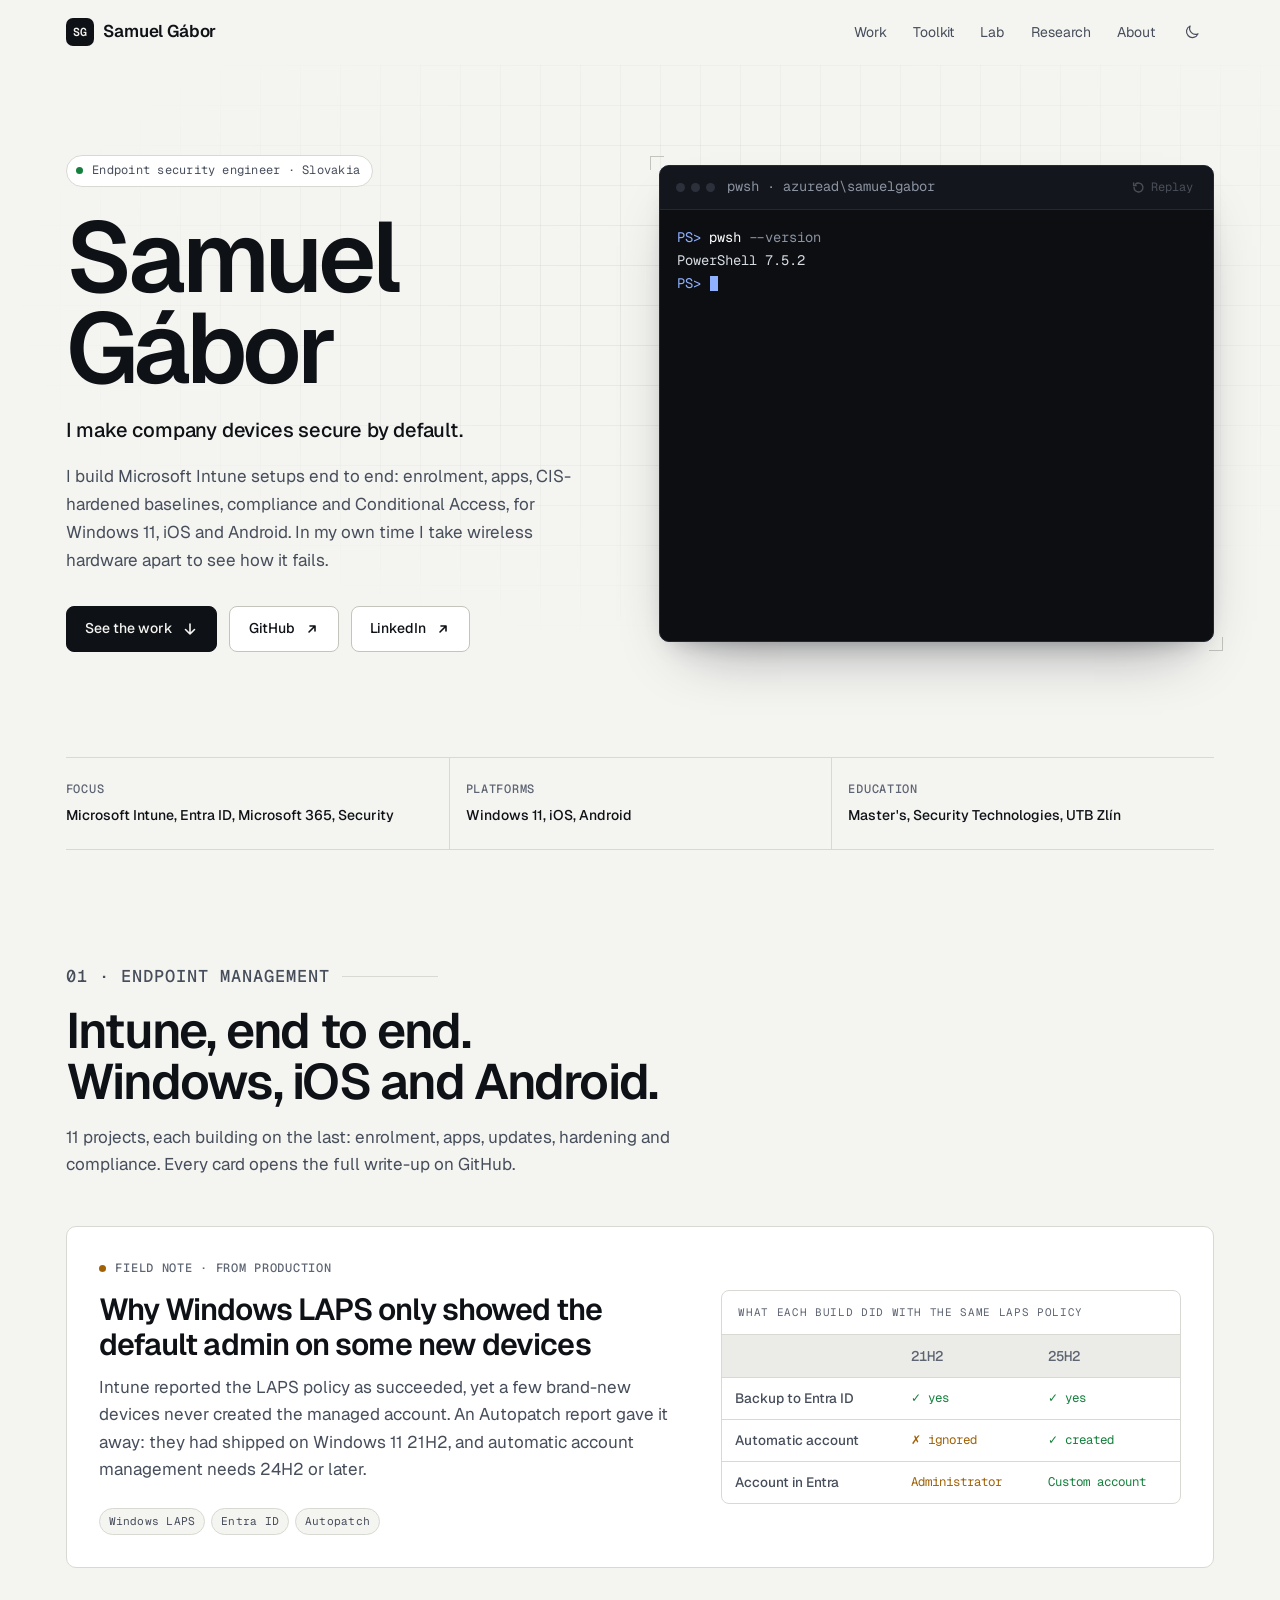
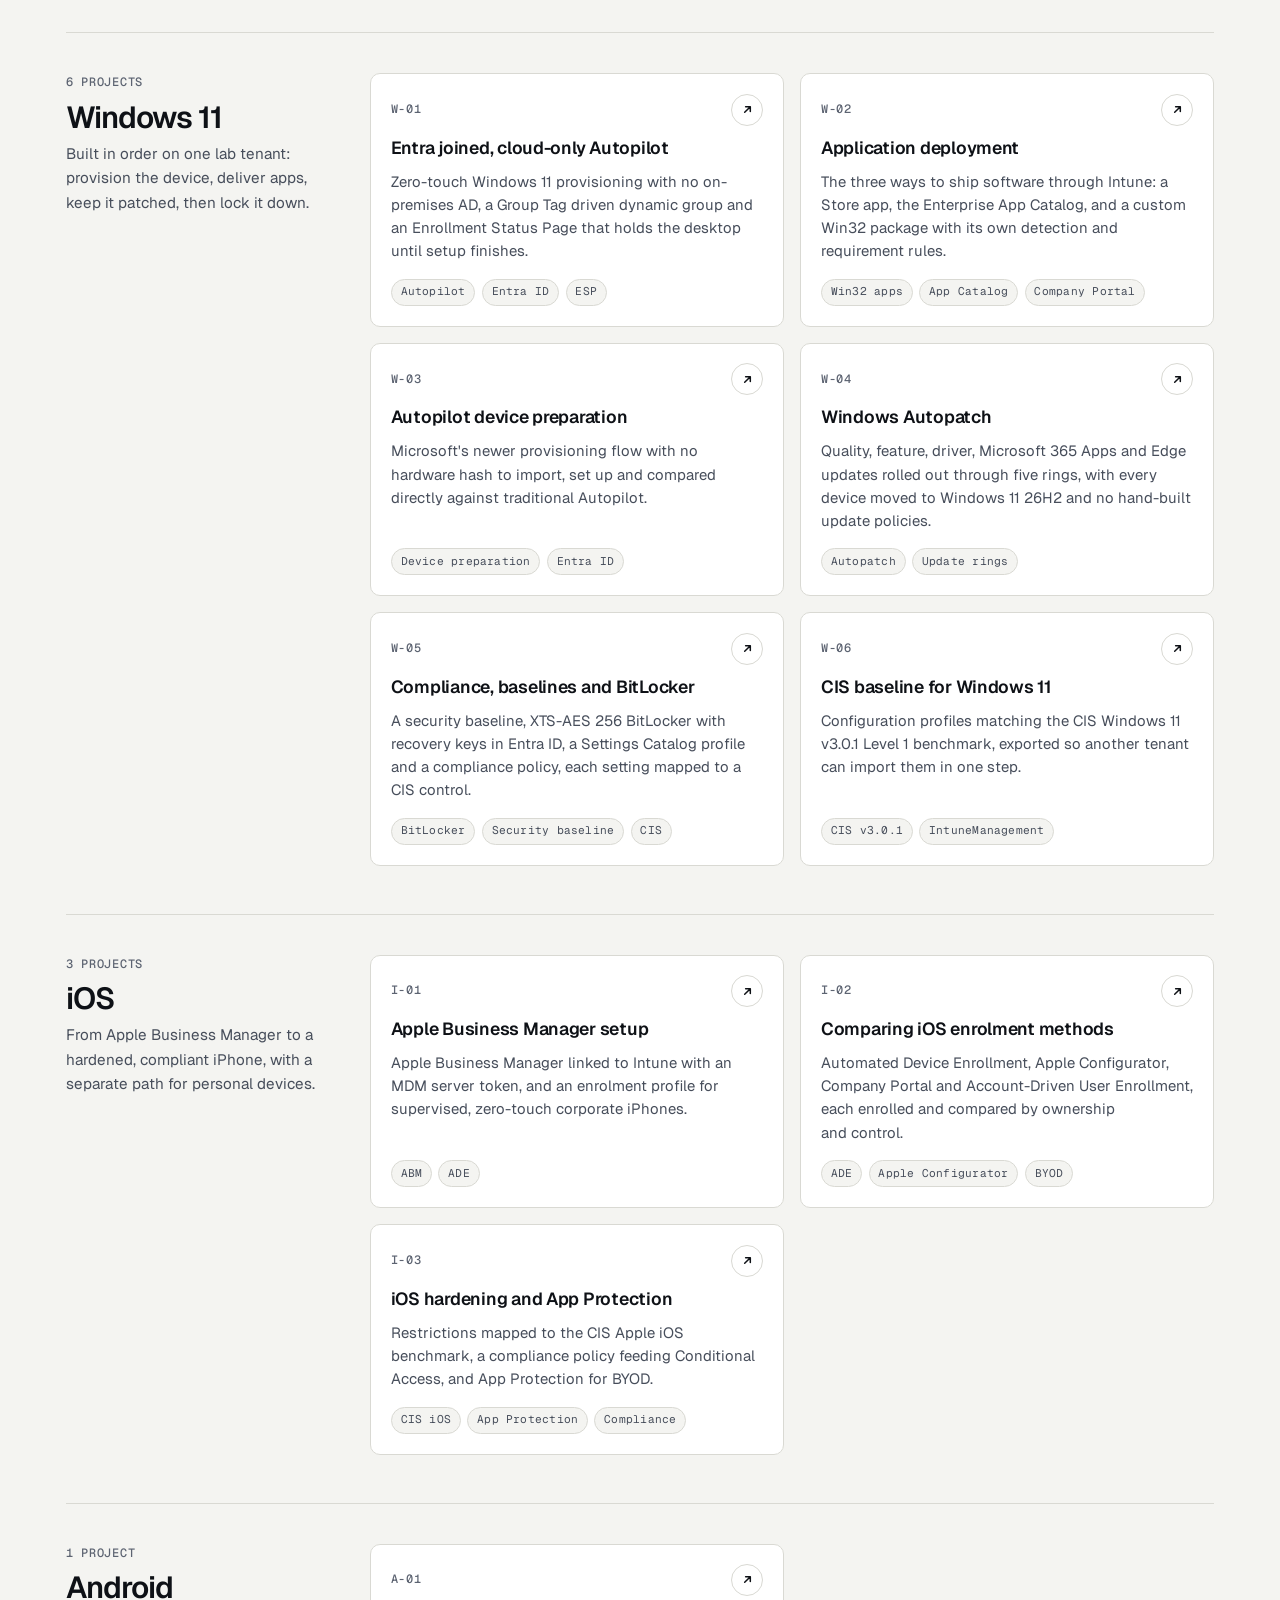
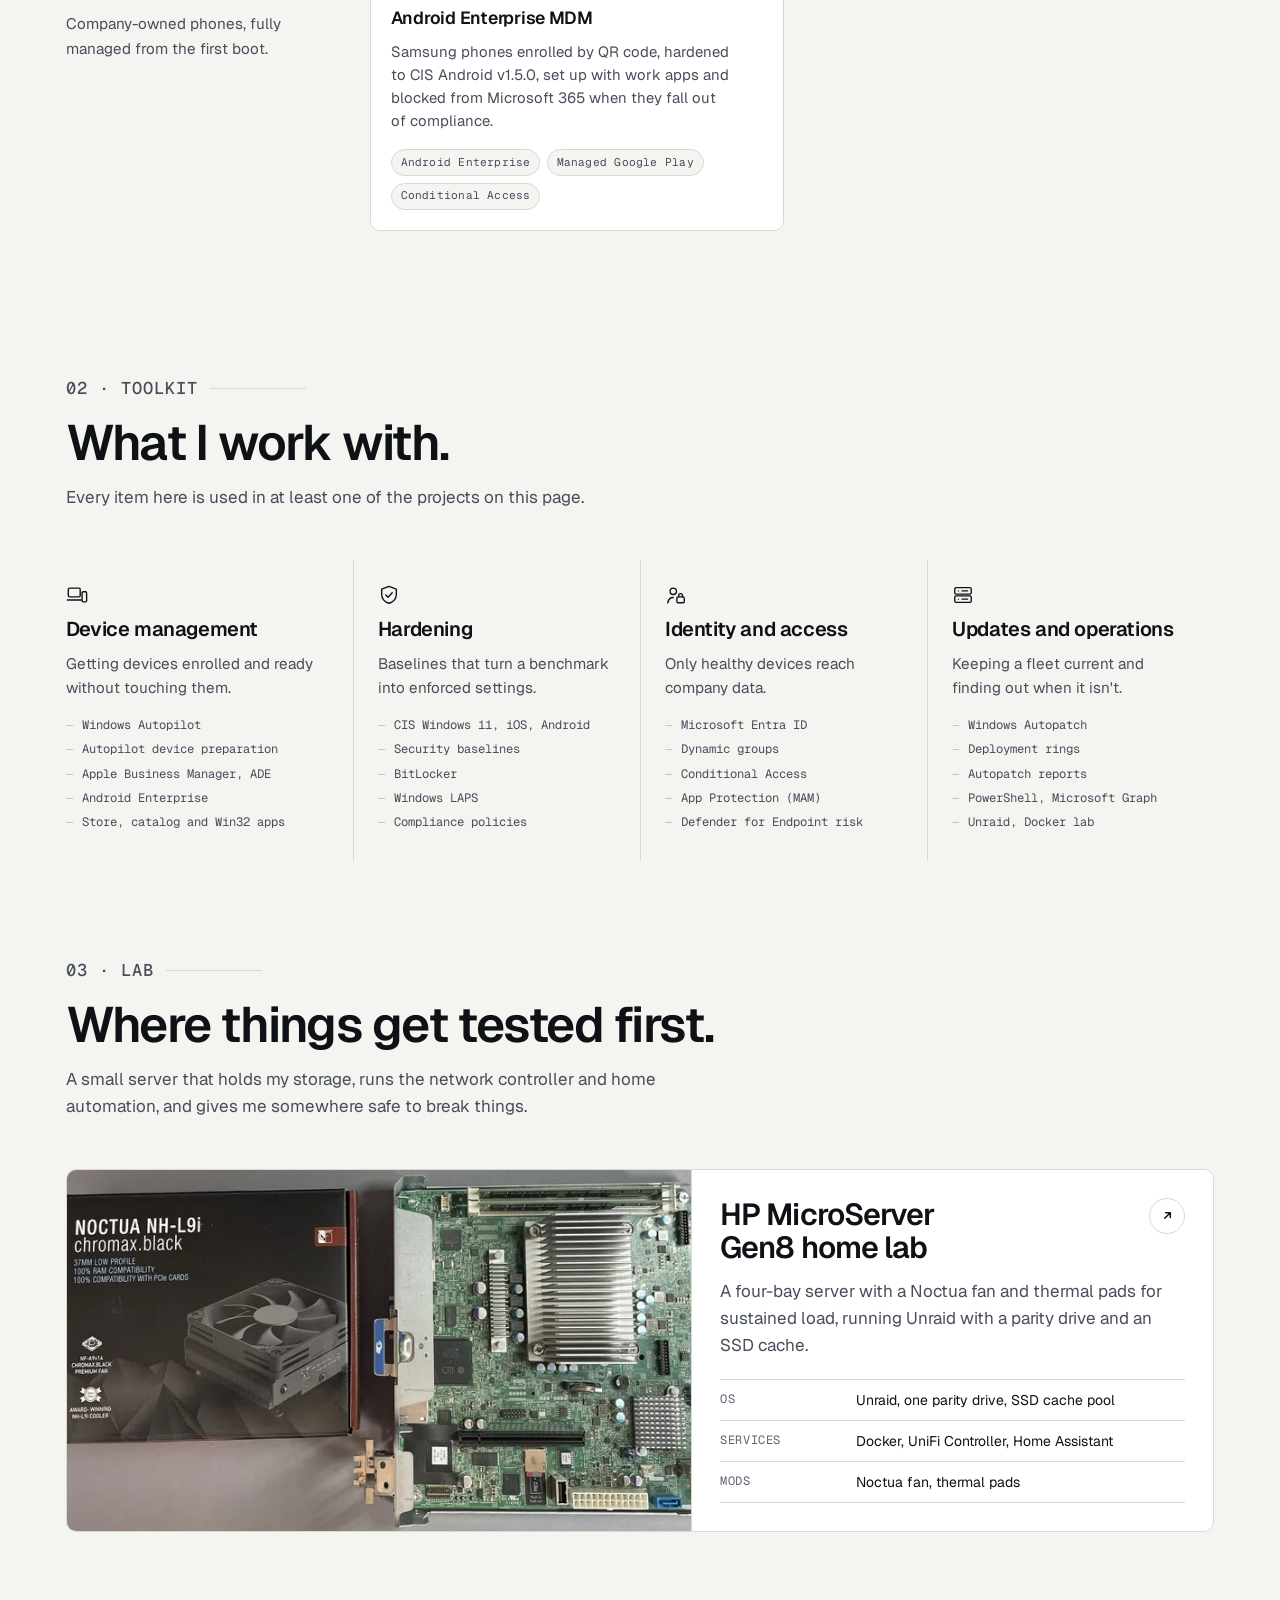
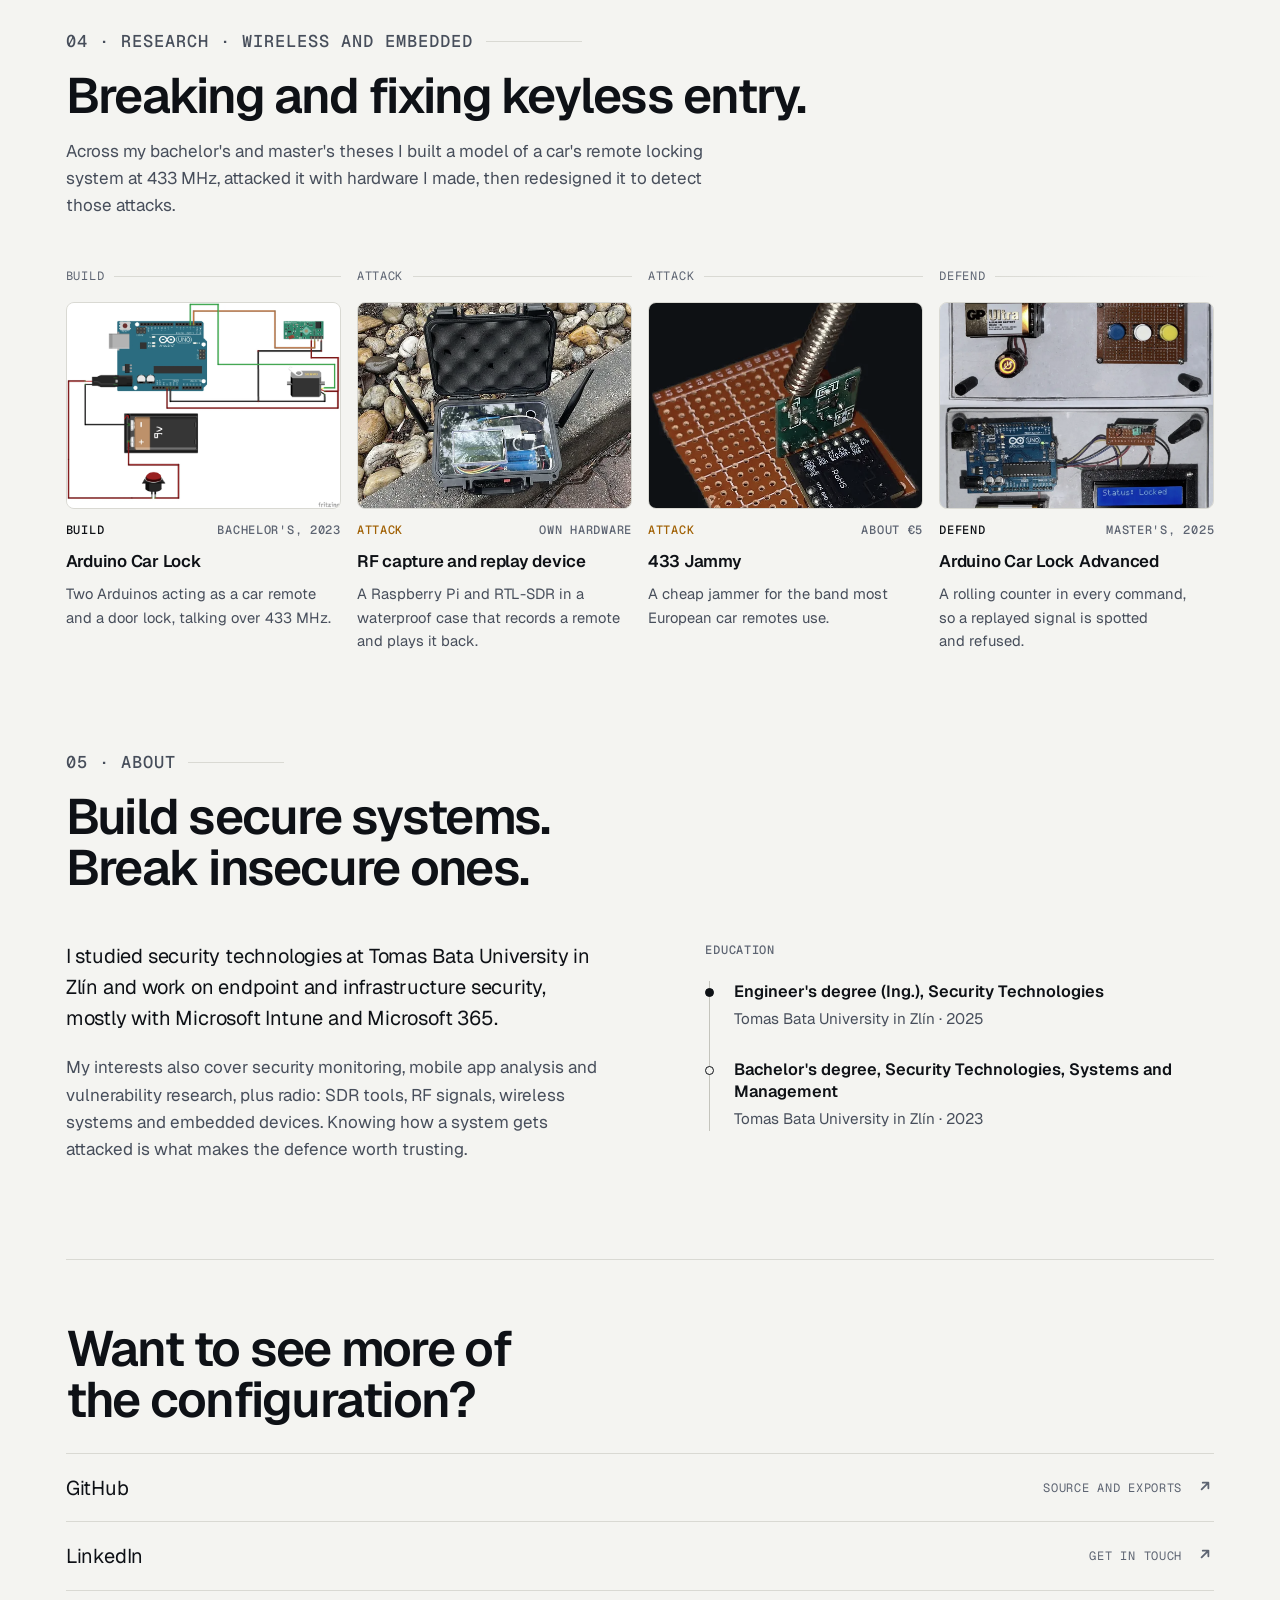
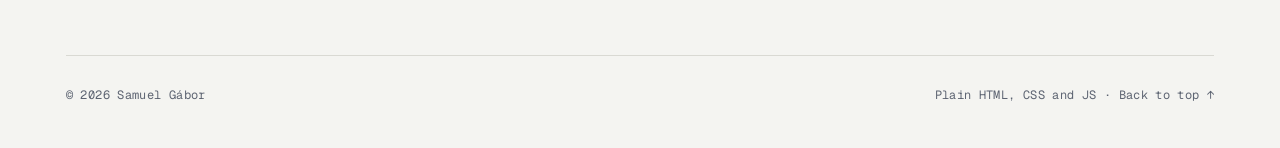
==== index.html @ 71dba779 "Update Windows Autopatch card to match the project's real ring setup" ====
<!doctype html>
<html lang="en">
<head>
  <meta charset="utf-8">
  <meta name="viewport" content="width=device-width, initial-scale=1">
  <title>Samuel Gábor · Endpoint security engineer</title>
  <meta name="description" content="Samuel Gábor is an endpoint security engineer in Slovakia working with Microsoft Intune across Windows 11, iOS and Android: Autopilot, Autopatch, Apple Business Manager, CIS-hardened baselines, compliance and Conditional Access.">
  <link rel="canonical" href="https://www.samuelgabor.com/">
  <meta property="og:type" content="website">
  <meta property="og:title" content="Samuel Gábor · Endpoint security engineer">
  <meta property="og:description" content="Microsoft Intune projects across Windows 11, iOS and Android, a home lab, and research on wireless and embedded security.">
  <meta property="og:url" content="https://www.samuelgabor.com/">
  <meta property="og:site_name" content="Samuel Gábor">
  <meta property="og:image" content="https://www.samuelgabor.com/assets/img/og-image.png">
  <meta property="og:image:type" content="image/png">
  <meta property="og:image:width" content="1200">
  <meta property="og:image:height" content="630">
  <meta property="og:image:alt" content="Samuel Gábor, endpoint security engineer, next to a PowerShell console listing compliant Intune devices">
  <meta name="twitter:card" content="summary_large_image">
  <meta name="theme-color" content="#f4f4f1" media="(prefers-color-scheme: light)">
  <meta name="theme-color" content="#0a0c0f" media="(prefers-color-scheme: dark)">
  <link rel="icon" href="favicon.svg" type="image/svg+xml">
  <script>(function(){var d=document.documentElement;d.classList.add("js");try{var t=localStorage.getItem("theme");if(t)d.dataset.theme=t;}catch(e){}})();</script>
  <link rel="preconnect" href="https://fonts.googleapis.com">
  <link rel="preconnect" href="https://fonts.gstatic.com" crossorigin>
  <link rel="stylesheet" href="https://fonts.googleapis.com/css2?family=Geist:wght@400..700&family=Geist+Mono:wght@400..600&display=swap">
  <link rel="stylesheet" href="assets/css/site.css?v=8">
  <script type="application/ld+json">
  {"@context":"https://schema.org","@type":"Person","name":"Samuel Gábor","jobTitle":"Endpoint Security Engineer","url":"https://www.samuelgabor.com/","address":{"@type":"PostalAddress","addressCountry":"SK"},"alumniOf":"Tomas Bata University in Zlín","knowsAbout":["Microsoft Intune","Microsoft 365","Windows Autopilot","Windows Autopatch","Apple Business Manager","Android Enterprise","CIS Benchmarks","Conditional Access","Wireless security"],"sameAs":["https://github.com/thesamuelgabor","https://www.linkedin.com/in/samuel-g%C3%A1bor"]}
  </script>
  <script src="assets/js/site.js?v=2" defer></script>
  <script src="assets/js/console.js?v=4" defer></script>
</head>
<body>
  <a class="skip" href="#main">Skip to content</a>

  <header class="site-head">
    <div class="wrap head-inner">
      <a class="site-name" href="./" aria-label="Samuel Gábor, home"><span class="mark" aria-hidden="true">SG</span><span class="full">Samuel Gábor</span></a>
      <div class="head-right">
        <nav class="site-nav" aria-label="Main">
          <a href="#work">Work</a>
          <a class="opt" href="#toolkit">Toolkit</a>
          <a class="opt" href="#lab">Lab</a>
          <a href="#research">Research</a>
          <a href="#about">About</a>
        </nav>
        <button class="theme-btn" type="button" aria-label="Switch theme">
          <svg class="i-moon" viewBox="0 0 24 24" fill="none" stroke="currentColor" stroke-width="1.6" stroke-linecap="round" stroke-linejoin="round" aria-hidden="true"><path d="M20 14.5A8 8 0 0 1 9.5 4a8 8 0 1 0 10.5 10.5z"/></svg>
          <svg class="i-sun" viewBox="0 0 24 24" fill="none" stroke="currentColor" stroke-width="1.6" stroke-linecap="round" aria-hidden="true"><circle cx="12" cy="12" r="4"/><path d="M12 2.5v2M12 19.5v2M4.2 4.2l1.4 1.4M18.4 18.4l1.4 1.4M2.5 12h2M19.5 12h2M4.2 19.8l1.4-1.4M18.4 5.6l1.4-1.4"/></svg>
        </button>
      </div>
    </div>
  </header>

  <main id="main">
    <!-- ============ Hero ============ -->
    <section class="hero" aria-labelledby="hero-title">
      <div class="wrap">
        <div class="hero-grid">
          <div>
            <p class="status" data-in style="--i:0"><span class="dot" aria-hidden="true"></span>Endpoint security engineer · Slovakia</p>
            <h1 id="hero-title" data-in style="--i:1">Samuel Gábor</h1>
            <p class="hero-role" data-in style="--i:2">I make company devices secure by default.</p>
            <p class="hero-lead" data-in style="--i:3">I build Microsoft Intune setups end to end: enrolment, apps, CIS-hardened baselines, compliance and Conditional Access, for Windows 11, iOS and Android. In my own time I take wireless hardware apart to see how it fails.</p>
            <div class="actions" data-in style="--i:4">
              <a class="btn btn-primary" href="#work">See the work
                <svg class="arrow-d" viewBox="0 0 16 16" fill="none" stroke="currentColor" stroke-width="1.6" stroke-linecap="round" stroke-linejoin="round" aria-hidden="true"><path d="M8 3v10M3.5 8.5 8 13l4.5-4.5"/></svg></a>
              <a class="btn" href="https://github.com/thesamuelgabor">GitHub
                <svg class="arrow-r" viewBox="0 0 16 16" fill="none" stroke="currentColor" stroke-width="1.6" stroke-linecap="round" stroke-linejoin="round" aria-hidden="true"><path d="M5 11 11 5M6 5h5v5"/></svg></a>
              <a class="btn" href="https://www.linkedin.com/in/samuel-g%C3%A1bor">LinkedIn
                <svg class="arrow-r" viewBox="0 0 16 16" fill="none" stroke="currentColor" stroke-width="1.6" stroke-linecap="round" stroke-linejoin="round" aria-hidden="true"><path d="M5 11 11 5M6 5h5v5"/></svg></a>
            </div>
          </div>

          <div class="console-wrap" data-in style="--i:3">
            <span class="crop tl" aria-hidden="true"></span><span class="crop br" aria-hidden="true"></span>
            <figure class="console" data-console aria-labelledby="con-cap">
              <div class="con-bar">
                <span class="con-title"><span class="con-lights" aria-hidden="true"><i></i><i></i><i></i></span>pwsh · azuread\samuelgabor</span>
                <button class="con-replay" type="button" aria-disabled="false">
                  <svg viewBox="0 0 16 16" fill="none" stroke="currentColor" stroke-width="1.7" stroke-linecap="round" aria-hidden="true"><path d="M2.5 8a5.5 5.5 0 1 0 1.7-4"/><path d="M2 2.5v3.2h3.2"/></svg>
                  Replay
                </button>
              </div>
<pre class="con-body" aria-hidden="true"><span class="ln cmd" data-t="pwsh --version"><span class="ps">PS&gt;</span> pwsh <span class="flag">--version</span></span><span class="ln out" data-wait="250">PowerShell 7.5.2</span><span class="ln cmd" data-t="whoami"><span class="ps">PS&gt;</span> whoami</span><span class="ln out" data-wait="200">azuread\samuelgabor</span><span class="ln cmd" data-t="Connect-MgGraph"><span class="ps">PS&gt;</span> Connect-MgGraph</span><span class="ln out" data-wait="1100">Welcome to Microsoft Graph!</span><span class="ln cmd" data-t="Get-MgDeviceManagementManagedDevice |"><span class="ps">PS&gt;</span> Get-MgDeviceManagementManagedDevice |</span><span class="ln cmd cont" data-t="ft DeviceName, ComplianceState"><span class="ps">&gt;&gt;</span> ft DeviceName, ComplianceState</span><span class="ln out gap" data-wait="800"></span><span class="ln out th">DeviceName   ComplianceState</span><span class="ln out th">----------   ---------------</span><span class="ln out">WIN11-LAB-01 <span class="ok">compliant</span></span><span class="ln out">Galaxy-A55   <span class="ok">compliant</span></span><span class="ln out">iPhone-SG-01 <span class="ok">compliant</span></span><span class="ln out">Galaxy-A14   <span class="ok">compliant</span></span><span class="ln out gap"></span><span class="ln cmd idle" data-wait="250"><span class="ps">PS&gt;</span> <span class="caret"></span></span></pre>
              <figcaption id="con-cap" class="sr-only">A PowerShell session: pwsh --version returns PowerShell 7.5.2, whoami returns azuread\samuelgabor, Connect-MgGraph signs in to Microsoft Graph, and Get-MgDeviceManagementManagedDevice lists four Intune devices, all compliant.</figcaption>
            </figure>
          </div>
        </div>
      </div>
    </section>

    <div class="wrap">
      <dl class="spec" data-reveal>
        <div><dt class="label">Focus</dt><dd>Microsoft Intune, Entra ID, Microsoft 365, Security</dd></div>
        <div><dt class="label">Platforms</dt><dd>Windows 11, iOS, Android</dd></div>
        <div><dt class="label">Education</dt><dd>Master's, Security Technologies, UTB Zlín</dd></div>
      </dl>
    </div>

    <!-- ============ 01 Work ============ -->
    <section class="section wrap" id="work" aria-labelledby="work-title">
      <div class="sec-head" data-reveal>
        <p class="label">01 · Endpoint management</p>
        <h2 id="work-title">Intune, end to end. Windows, iOS and Android.</h2>
        <p>11 projects, each building on the last: enrolment, apps, updates, hardening and compliance. Every card opens the full write-up on GitHub.</p>
      </div>

      <article class="note-card" data-reveal>
        <div>
          <p class="label eyebrow"><span class="dot warn" aria-hidden="true"></span>Field note · from production</p>
          <h3><a href="https://github.com/thesamuelgabor/Why-Windows-LAPS-Only-Showed-the-Default-Admin-on-Some-of-Our-New-Devices" target="_blank" rel="noopener">Why Windows LAPS only showed the default admin on some new devices<span class="sr-only"> (GitHub, opens in a new tab)</span></a></h3>
          <p>Intune reported the LAPS policy as succeeded, yet a few brand-new devices never created the managed account. An Autopatch report gave it away: they had shipped on Windows 11 21H2, and automatic account management needs 24H2 or later.</p>
          <ul class="tags" aria-label="Tools"><li>Windows LAPS</li><li>Entra ID</li><li>Autopatch</li></ul>
        </div>
        <div class="table-wrap diff">
          <table>
            <caption>What each build did with the same LAPS policy</caption>
            <thead><tr><th scope="col"></th><th scope="col">21H2</th><th scope="col">25H2</th></tr></thead>
            <tbody>
              <tr><th scope="row">Backup to Entra ID</th><td class="yes">✓ yes</td><td class="yes">✓ yes</td></tr>
              <tr><th scope="row">Automatic account</th><td class="no">✗ ignored</td><td class="yes">✓ created</td></tr>
              <tr><th scope="row">Account in Entra</th><td class="no">Administrator</td><td class="yes">Custom account</td></tr>
            </tbody>
          </table>
        </div>
      </article>

      <div class="track" aria-labelledby="track-windows11">
        <div class="track-head" data-reveal>
          <p class="label">6 projects</p>
          <h3 id="track-windows11">Windows 11</h3>
          <p>Built in order on one lab tenant: provision the device, deliver apps, keep it patched, then lock it down.</p>
        </div>
        <ol class="pgrid">
          <li class="pcard" data-reveal style="--d:0">
            <div class="pcard-top"><span class="label">W-01</span><span class="go" aria-hidden="true"><svg viewBox="0 0 16 16" fill="none" stroke="currentColor" stroke-width="1.6" stroke-linecap="round" stroke-linejoin="round"><path d="M5 11 11 5M6 5h5v5"/></svg></span></div>
            <h4><a href="https://github.com/thesamuelgabor/Microsoft-Entra-Joined-Cloud-Only-Windows-11-Autopilot" target="_blank" rel="noopener">Entra joined, cloud-only Autopilot<span class="sr-only"> (GitHub, opens in a new tab)</span></a></h4>
            <p>Zero-touch Windows 11 provisioning with no on-premises AD, a Group Tag driven dynamic group and an Enrollment Status Page that holds the desktop until setup finishes.</p>
            <ul class="tags" aria-label="Tools"><li>Autopilot</li><li>Entra ID</li><li>ESP</li></ul>
          </li>
          <li class="pcard" data-reveal style="--d:1">
            <div class="pcard-top"><span class="label">W-02</span><span class="go" aria-hidden="true"><svg viewBox="0 0 16 16" fill="none" stroke="currentColor" stroke-width="1.6" stroke-linecap="round" stroke-linejoin="round"><path d="M5 11 11 5M6 5h5v5"/></svg></span></div>
            <h4><a href="https://github.com/thesamuelgabor/Intune-Application-Deployment---Store-Win32-App-Catalog-Custom-Win32" target="_blank" rel="noopener">Application deployment<span class="sr-only"> (GitHub, opens in a new tab)</span></a></h4>
            <p>The three ways to ship software through Intune: a Store app, the Enterprise App Catalog, and a custom Win32 package with its own detection and requirement rules.</p>
            <ul class="tags" aria-label="Tools"><li>Win32 apps</li><li>App Catalog</li><li>Company Portal</li></ul>
          </li>
          <li class="pcard" data-reveal style="--d:0">
            <div class="pcard-top"><span class="label">W-03</span><span class="go" aria-hidden="true"><svg viewBox="0 0 16 16" fill="none" stroke="currentColor" stroke-width="1.6" stroke-linecap="round" stroke-linejoin="round"><path d="M5 11 11 5M6 5h5v5"/></svg></span></div>
            <h4><a href="https://github.com/thesamuelgabor/Windows-Autopilot-Device-Preparation-New-Experience" target="_blank" rel="noopener">Autopilot device preparation<span class="sr-only"> (GitHub, opens in a new tab)</span></a></h4>
            <p>Microsoft's newer provisioning flow with no hardware hash to import, set up and compared directly against traditional Autopilot.</p>
            <ul class="tags" aria-label="Tools"><li>Device preparation</li><li>Entra ID</li></ul>
          </li>
          <li class="pcard" data-reveal style="--d:1">
            <div class="pcard-top"><span class="label">W-04</span><span class="go" aria-hidden="true"><svg viewBox="0 0 16 16" fill="none" stroke="currentColor" stroke-width="1.6" stroke-linecap="round" stroke-linejoin="round"><path d="M5 11 11 5M6 5h5v5"/></svg></span></div>
            <h4><a href="https://github.com/thesamuelgabor/Windows-Autopatch---Automated-Update-Management" target="_blank" rel="noopener">Windows Autopatch<span class="sr-only"> (GitHub, opens in a new tab)</span></a></h4>
            <p>Quality, feature, driver, Microsoft 365 Apps and Edge updates rolled out through five rings, with every device moved to Windows 11 26H2 and no hand-built update policies.</p>
            <ul class="tags" aria-label="Tools"><li>Autopatch</li><li>Update rings</li></ul>
          </li>
          <li class="pcard" data-reveal style="--d:0">
            <div class="pcard-top"><span class="label">W-05</span><span class="go" aria-hidden="true"><svg viewBox="0 0 16 16" fill="none" stroke="currentColor" stroke-width="1.6" stroke-linecap="round" stroke-linejoin="round"><path d="M5 11 11 5M6 5h5v5"/></svg></span></div>
            <h4><a href="https://github.com/thesamuelgabor/Compliance-Security-Baselines-BitLocker-CIS-Benchmark-Mapping" target="_blank" rel="noopener">Compliance, baselines and BitLocker<span class="sr-only"> (GitHub, opens in a new tab)</span></a></h4>
            <p>A security baseline, XTS-AES 256 BitLocker with recovery keys in Entra ID, a Settings Catalog profile and a compliance policy, each setting mapped to a CIS control.</p>
            <ul class="tags" aria-label="Tools"><li>BitLocker</li><li>Security baseline</li><li>CIS</li></ul>
          </li>
          <li class="pcard" data-reveal style="--d:1">
            <div class="pcard-top"><span class="label">W-06</span><span class="go" aria-hidden="true"><svg viewBox="0 0 16 16" fill="none" stroke="currentColor" stroke-width="1.6" stroke-linecap="round" stroke-linejoin="round"><path d="M5 11 11 5M6 5h5v5"/></svg></span></div>
            <h4><a href="https://github.com/thesamuelgabor/CIS-Benchmark-for-Widnows-11" target="_blank" rel="noopener">CIS baseline for Windows 11<span class="sr-only"> (GitHub, opens in a new tab)</span></a></h4>
            <p>Configuration profiles matching the CIS Windows 11 v3.0.1 Level 1 benchmark, exported so another tenant can import them in one step.</p>
            <ul class="tags" aria-label="Tools"><li>CIS v3.0.1</li><li>IntuneManagement</li></ul>
          </li>
        </ol>
      </div>
      <div class="track" aria-labelledby="track-ios">
        <div class="track-head" data-reveal>
          <p class="label">3 projects</p>
          <h3 id="track-ios">iOS</h3>
          <p>From Apple Business Manager to a hardened, compliant iPhone, with a separate path for personal devices.</p>
        </div>
        <ol class="pgrid">
          <li class="pcard" data-reveal style="--d:0">
            <div class="pcard-top"><span class="label">I-01</span><span class="go" aria-hidden="true"><svg viewBox="0 0 16 16" fill="none" stroke="currentColor" stroke-width="1.6" stroke-linecap="round" stroke-linejoin="round"><path d="M5 11 11 5M6 5h5v5"/></svg></span></div>
            <h4><a href="https://github.com/thesamuelgabor/Apple-Business-Manager-Setup-Device-Assignment" target="_blank" rel="noopener">Apple Business Manager setup<span class="sr-only"> (GitHub, opens in a new tab)</span></a></h4>
            <p>Apple Business Manager linked to Intune with an MDM server token, and an enrolment profile for supervised, zero-touch corporate iPhones.</p>
            <ul class="tags" aria-label="Tools"><li>ABM</li><li>ADE</li></ul>
          </li>
          <li class="pcard" data-reveal style="--d:1">
            <div class="pcard-top"><span class="label">I-02</span><span class="go" aria-hidden="true"><svg viewBox="0 0 16 16" fill="none" stroke="currentColor" stroke-width="1.6" stroke-linecap="round" stroke-linejoin="round"><path d="M5 11 11 5M6 5h5v5"/></svg></span></div>
            <h4><a href="https://github.com/thesamuelgabor/Comparing-iOS-Enrollment-Methods" target="_blank" rel="noopener">Comparing iOS enrolment methods<span class="sr-only"> (GitHub, opens in a new tab)</span></a></h4>
            <p>Automated Device Enrollment, Apple Configurator, Company Portal and Account-Driven User Enrollment, each enrolled and compared by ownership and control.</p>
            <ul class="tags" aria-label="Tools"><li>ADE</li><li>Apple Configurator</li><li>BYOD</li></ul>
          </li>
          <li class="pcard" data-reveal style="--d:0">
            <div class="pcard-top"><span class="label">I-03</span><span class="go" aria-hidden="true"><svg viewBox="0 0 16 16" fill="none" stroke="currentColor" stroke-width="1.6" stroke-linecap="round" stroke-linejoin="round"><path d="M5 11 11 5M6 5h5v5"/></svg></span></div>
            <h4><a href="https://github.com/thesamuelgabor/iOS-CIS-Hardening-Compliance-App-Protection" target="_blank" rel="noopener">iOS hardening and App Protection<span class="sr-only"> (GitHub, opens in a new tab)</span></a></h4>
            <p>Restrictions mapped to the CIS Apple iOS benchmark, a compliance policy feeding Conditional Access, and App Protection for BYOD.</p>
            <ul class="tags" aria-label="Tools"><li>CIS iOS</li><li>App Protection</li><li>Compliance</li></ul>
          </li>
        </ol>
      </div>
      <div class="track" aria-labelledby="track-android">
        <div class="track-head" data-reveal>
          <p class="label">1 project</p>
          <h3 id="track-android">Android</h3>
          <p>Company-owned phones, fully managed from the first boot.</p>
        </div>
        <ol class="pgrid">
          <li class="pcard" data-reveal style="--d:0">
            <div class="pcard-top"><span class="label">A-01</span><span class="go" aria-hidden="true"><svg viewBox="0 0 16 16" fill="none" stroke="currentColor" stroke-width="1.6" stroke-linecap="round" stroke-linejoin="round"><path d="M5 11 11 5M6 5h5v5"/></svg></span></div>
            <h4><a href="https://github.com/thesamuelgabor/Intune-Android-MDM-Deployment" target="_blank" rel="noopener">Android Enterprise MDM<span class="sr-only"> (GitHub, opens in a new tab)</span></a></h4>
            <p>Samsung phones enrolled by QR code, hardened to CIS Android v1.5.0, set up with work apps and blocked from Microsoft 365 when they fall out of compliance.</p>
            <ul class="tags" aria-label="Tools"><li>Android Enterprise</li><li>Managed Google Play</li><li>Conditional Access</li></ul>
          </li>
        </ol>
      </div>
    </section>

    <!-- ============ 02 Toolkit ============ -->
    <section class="section wrap" id="toolkit" aria-labelledby="toolkit-title">
      <div class="sec-head" data-reveal>
        <p class="label">02 · Toolkit</p>
        <h2 id="toolkit-title">What I work with.</h2>
        <p>Every item here is used in at least one of the projects on this page.</p>
      </div>
      <div class="caps">
        <div class="cap" data-reveal>
          <svg class="cap-icon" viewBox="0 0 24 24" fill="none" stroke="currentColor" stroke-width="1.5" stroke-linecap="round" stroke-linejoin="round" aria-hidden="true"><rect x="2.5" y="4.5" width="13" height="9.5" rx="1.5"/><path d="M1.5 17.5h15"/><rect x="17.5" y="8.5" width="5" height="11" rx="1.2"/></svg>
          <h3>Device management</h3>
          <p>Getting devices enrolled and ready without touching them.</p>
          <ul><li>Windows Autopilot</li><li>Autopilot device preparation</li><li>Apple Business Manager, ADE</li><li>Android Enterprise</li><li>Store, catalog and Win32 apps</li></ul>
        </div>
        <div class="cap" data-reveal style="--d:1">
          <svg class="cap-icon" viewBox="0 0 24 24" fill="none" stroke="currentColor" stroke-width="1.5" stroke-linecap="round" stroke-linejoin="round" aria-hidden="true"><path d="M12 2.5 20 5.5v6c0 4.6-3.4 8.5-8 9.5-4.6-1-8-4.9-8-9.5v-6z"/><path d="m8.5 12 2.5 2.5 4.5-5"/></svg>
          <h3>Hardening</h3>
          <p>Baselines that turn a benchmark into enforced settings.</p>
          <ul><li>CIS Windows 11, iOS, Android</li><li>Security baselines</li><li>BitLocker</li><li>Windows LAPS</li><li>Compliance policies</li></ul>
        </div>
        <div class="cap" data-reveal style="--d:2">
          <svg class="cap-icon" viewBox="0 0 24 24" fill="none" stroke="currentColor" stroke-width="1.5" stroke-linecap="round" stroke-linejoin="round" aria-hidden="true"><circle cx="9" cy="8" r="3.5"/><path d="M3 20.5c.6-3.4 3-5.8 6-5.8"/><rect x="13" y="14" width="8" height="6.5" rx="1.2"/><path d="M15 14v-1.5a2 2 0 0 1 4 0V14"/></svg>
          <h3>Identity and access</h3>
          <p>Only healthy devices reach company data.</p>
          <ul><li>Microsoft Entra ID</li><li>Dynamic groups</li><li>Conditional Access</li><li>App Protection (MAM)</li><li>Defender for Endpoint risk</li></ul>
        </div>
        <div class="cap" data-reveal style="--d:3">
          <svg class="cap-icon" viewBox="0 0 24 24" fill="none" stroke="currentColor" stroke-width="1.5" stroke-linecap="round" stroke-linejoin="round" aria-hidden="true"><rect x="3" y="4" width="18" height="7" rx="1.5"/><rect x="3" y="13" width="18" height="7" rx="1.5"/><path d="M7 7.5h.01M7 16.5h.01M11 7.5h6M11 16.5h6"/></svg>
          <h3>Updates and operations</h3>
          <p>Keeping a fleet current and finding out when it isn't.</p>
          <ul><li>Windows Autopatch</li><li>Deployment rings</li><li>Autopatch reports</li><li>PowerShell, Microsoft Graph</li><li>Unraid, Docker lab</li></ul>
        </div>
      </div>
    </section>

    <!-- ============ 03 Lab ============ -->
    <section class="section wrap" id="lab" aria-labelledby="lab-title">
      <div class="sec-head" data-reveal>
        <p class="label">03 · Lab</p>
        <h2 id="lab-title">Where things get tested first.</h2>
        <p>A small server that holds my storage, runs the network controller and home automation, and gives me somewhere safe to break things.</p>
      </div>
      <article class="feature" data-reveal>
        <div class="card-media">
          <img src="assets/img/hp-overview.webp" width="760" height="400" loading="lazy" decoding="async" alt="The HP ProLiant MicroServer Gen8">
        </div>
        <div class="card-body">
          <div class="card-top">
            <h3><a href="https://github.com/thesamuelgabor/HP-Micro-Server-G8" target="_blank" rel="noopener">HP MicroServer Gen8 home lab<span class="sr-only"> (GitHub, opens in a new tab)</span></a></h3>
            <span class="go" aria-hidden="true"><svg viewBox="0 0 16 16" fill="none" stroke="currentColor" stroke-width="1.6" stroke-linecap="round" stroke-linejoin="round"><path d="M5 11 11 5M6 5h5v5"/></svg></span>
          </div>
          <p>A four-bay server with a Noctua fan and thermal pads for sustained load, running Unraid with a parity drive and an SSD cache.</p>
          <dl class="kv">
            <div><dt>OS</dt><dd>Unraid, one parity drive, SSD cache pool</dd></div>
            <div><dt>Services</dt><dd>Docker, UniFi Controller, Home Assistant</dd></div>
            <div><dt>Mods</dt><dd>Noctua fan, thermal pads</dd></div>
          </dl>
        </div>
      </article>
    </section>

    <!-- ============ 04 Research ============ -->
    <section class="section wrap" id="research" aria-labelledby="research-title">
      <div class="sec-head" data-reveal>
        <p class="label">04 · Research · wireless and embedded</p>
        <h2 id="research-title">Breaking and fixing keyless entry.</h2>
        <p>Across my bachelor's and master's theses I built a model of a car's remote locking system at 433 MHz, attacked it with hardware I made, then redesigned it to detect those attacks.</p>
      </div>
      <div class="flowline" aria-hidden="true" data-reveal><span>Build</span><span>Attack</span><span>Attack</span><span>Defend</span></div>
      <ol class="steps">
        <li class="step" data-reveal>
          <div class="step-media"><img src="assets/img/rke-receiver.webp" width="1600" height="1197" loading="lazy" decoding="async" alt="Wiring diagram of the Arduino receiver with RF module, servo and LCD"></div>
          <div class="step-meta label"><span class="phase">Build</span><span>Bachelor's, 2023</span></div>
          <h3><a href="https://github.com/thesamuelgabor/Arduino-Car-Lock" target="_blank" rel="noopener">Arduino Car Lock<span class="sr-only"> (GitHub, opens in a new tab)</span></a></h3>
          <p>Two Arduinos acting as a car remote and a door lock, talking over 433 MHz.</p>
        </li>
        <li class="step" data-reveal style="--d:1">
          <div class="step-media"><img src="assets/img/rpi-case.webp" width="760" height="400" loading="lazy" decoding="async" alt="The replay device inside an open waterproof case, with two antennas and a touchscreen"></div>
          <div class="step-meta label"><span class="phase atk">Attack</span><span>Own hardware</span></div>
          <h3><a href="https://github.com/thesamuelgabor/-RPi-Replay-Thing" target="_blank" rel="noopener">RF capture and replay device<span class="sr-only"> (GitHub, opens in a new tab)</span></a></h3>
          <p>A Raspberry Pi and RTL-SDR in a waterproof case that records a remote and plays it back.</p>
        </li>
        <li class="step" data-reveal style="--d:2">
          <div class="step-media"><img src="assets/img/jammy.webp" width="538" height="684" loading="lazy" decoding="async" alt="The small 433 MHz jammer circuit board"></div>
          <div class="step-meta label"><span class="phase atk">Attack</span><span>About €5</span></div>
          <h3><a href="https://github.com/thesamuelgabor/433-Jammy" target="_blank" rel="noopener">433 Jammy<span class="sr-only"> (GitHub, opens in a new tab)</span></a></h3>
          <p>A cheap jammer for the band most European car remotes use.</p>
        </li>
        <li class="step" data-reveal style="--d:3">
          <div class="step-media"><img src="assets/img/rke-adv-build.webp" width="1000" height="1425" loading="lazy" decoding="async" alt="The finished transmitter and receiver boards; the receiver's LCD reads Status: Locked"></div>
          <div class="step-meta label"><span class="phase">Defend</span><span>Master's, 2025</span></div>
          <h3><a href="https://github.com/thesamuelgabor/Arduino-Car-Lock-Advanced" target="_blank" rel="noopener">Arduino Car Lock Advanced<span class="sr-only"> (GitHub, opens in a new tab)</span></a></h3>
          <p>A rolling counter in every command, so a replayed signal is spotted and refused.</p>
        </li>
      </ol>
    </section>

    <!-- ============ 05 About ============ -->
    <section class="section wrap" id="about" aria-labelledby="about-title">
      <div class="sec-head" data-reveal>
        <p class="label">05 · About</p>
        <h2 id="about-title">Build secure systems. Break insecure ones.</h2>
      </div>
      <div class="about">
        <div data-reveal>
          <p class="about-lead">I studied security technologies at Tomas Bata University in Zlín and work on endpoint and infrastructure security, mostly with Microsoft Intune and Microsoft 365.</p>
          <p>My interests also cover security monitoring, mobile app analysis and vulnerability research, plus radio: SDR tools, RF signals, wireless systems and embedded devices. Knowing how a system gets attacked is what makes the defence worth trusting.</p>
        </div>
        <div data-reveal style="--d:1">
          <p class="label" style="margin-bottom:1.25rem">Education</p>
          <ol class="timeline">
            <li><strong>Engineer's degree (Ing.), Security Technologies</strong><span>Tomas Bata University in Zlín · 2025</span></li>
            <li><strong>Bachelor's degree, Security Technologies, Systems and Management</strong><span>Tomas Bata University in Zlín · 2023</span></li>
          </ol>
        </div>
      </div>

      <div class="contact" data-reveal>
        <h2>Want to see more of the configuration?</h2>
        <ul class="contact-links">
          <li><a href="https://github.com/thesamuelgabor">GitHub <span>Source and exports <svg viewBox="0 0 16 16" fill="none" stroke="currentColor" stroke-width="1.6" stroke-linecap="round" stroke-linejoin="round" aria-hidden="true" style="display:inline;vertical-align:-3px;margin-left:.4rem"><path d="M5 11 11 5M6 5h5v5"/></svg></span></a></li>
          <li><a href="https://www.linkedin.com/in/samuel-g%C3%A1bor">LinkedIn <span>Get in touch <svg viewBox="0 0 16 16" fill="none" stroke="currentColor" stroke-width="1.6" stroke-linecap="round" stroke-linejoin="round" aria-hidden="true" style="display:inline;vertical-align:-3px;margin-left:.4rem"><path d="M5 11 11 5M6 5h5v5"/></svg></span></a></li>
        </ul>
      </div>
    </section>
  </main>

  <footer class="wrap site-foot">
    <span>© 2026 Samuel Gábor</span>
    <span>Plain HTML, CSS and JS · <a href="#main">Back to top ↑</a></span>
  </footer>
</body>
</html>
---- assets/css/site.css ----
/* Samuel Gábor — site styles
   Minimal engineering: Geist + Geist Mono, one accent, hairline rules.
   Tokens drive both themes; components never use raw colours. */

:root {
  --bg: #f4f4f1;
  --surface: #ffffff;
  --sunk: #ebebe7;
  --ink: #0e1116;
  --ink-2: #474e5b;
  --ink-3: #5d6472;
  --rule: #d9d9d3;
  --rule-2: #c4c4bd;
  --accent: #1d4ed8;
  --accent-ink: #ffffff;
  --ok: #15803d;
  --warn: #a16207;
  --focus: #1d4ed8;
  --grid: rgba(14, 17, 22, 0.05);

  /* Console is always dark, in both themes */
  --con-bg: #0c0e12;
  --con-bar: #13161c;
  --con-rule: #232832;
  --con-ink: #d7dbe2;
  --con-dim: #8b93a1;
  --con-cmd: #ffffff;
  --con-accent: #8fb0ff;
  --con-ok: #5ee08f;
  --con-warn: #f5c451;

  --sans: "Geist", ui-sans-serif, system-ui, -apple-system, "Segoe UI", sans-serif;
  --mono: "Geist Mono", ui-monospace, "Cascadia Mono", Consolas, monospace;

  --step--2: 0.75rem;
  --step--1: 0.875rem;
  --step-0: 1.0625rem;
  --step-1: 1.25rem;
  --step-2: clamp(1.45rem, 1.2rem + 1vw, 1.9rem);
  --step-3: clamp(1.9rem, 1.3rem + 2.6vw, 3.1rem);
  --step-4: clamp(2.7rem, 1.4rem + 6vw, 6.2rem);

  --gutter: clamp(1rem, 0.3rem + 3.2vw, 3rem);
  --max: 1240px;
  --measure: 68ch;
  --radius: 10px;

  --ease-out: cubic-bezier(0.16, 1, 0.3, 1);
  --ease-in: cubic-bezier(0.55, 0, 1, 0.45);
  --dur-1: 160ms;
  --dur-2: 320ms;
  --dur-3: 800ms;

  color-scheme: light;
}

@media (prefers-color-scheme: dark) {
  :root:not([data-theme="light"]) {
    --bg: #0a0c0f;
    --surface: #111419;
    --sunk: #161a20;
    --ink: #eceef1;
    --ink-2: #aab0bb;
    --ink-3: #9098a4;
    --rule: #22262e;
    --rule-2: #323843;
    --accent: #8fb0ff;
    --accent-ink: #0a0c0f;
    --ok: #5ee08f;
    --warn: #f5c451;
    --focus: #8fb0ff;
    --grid: rgba(255, 255, 255, 0.04);
    --con-bg: #0e1116;
    --con-bar: #14181e;
    color-scheme: dark;
  }
}
:root[data-theme="dark"] {
  --bg: #0a0c0f;
  --surface: #111419;
  --sunk: #161a20;
  --ink: #eceef1;
  --ink-2: #aab0bb;
  --ink-3: #9098a4;
  --rule: #22262e;
  --rule-2: #323843;
  --accent: #8fb0ff;
  --accent-ink: #0a0c0f;
  --ok: #5ee08f;
  --warn: #f5c451;
  --focus: #8fb0ff;
  --grid: rgba(255, 255, 255, 0.04);
  --con-bg: #0e1116;
  --con-bar: #14181e;
  color-scheme: dark;
}

@view-transition { navigation: auto; }
::view-transition-old(root) { animation: 180ms var(--ease-in) both vt-out; }
::view-transition-new(root) { animation: 360ms var(--ease-out) both vt-in; }
@keyframes vt-out { to { opacity: 0; } }
@keyframes vt-in { from { opacity: 0; transform: translateY(8px); } }

/* ---------- Base ---------- */
*, *::before, *::after { box-sizing: border-box; }
html { -webkit-text-size-adjust: 100%; text-size-adjust: 100%; scroll-padding-top: 5rem; }
@media (prefers-reduced-motion: no-preference) { html { scroll-behavior: smooth; } }
body {
  margin: 0;
  background: var(--bg);
  color: var(--ink);
  font-family: var(--sans);
  font-size: var(--step-0);
  line-height: 1.6;
  -webkit-font-smoothing: antialiased;
  text-rendering: optimizeLegibility;
  overflow-x: clip;
  transition: background-color var(--dur-2) var(--ease-out), color var(--dur-2) var(--ease-out);
}
img, svg { display: block; max-width: 100%; }
img { height: auto; }
h1, h2, h3, h4 { margin: 0; font-weight: 600; line-height: 1.1; letter-spacing: -0.02em; text-wrap: balance; }
p { margin: 0; text-wrap: pretty; }
ul, ol { margin: 0; padding: 0; }
a { color: var(--accent); text-underline-offset: 0.2em; text-decoration-thickness: 1px; }
a:hover { text-decoration-thickness: 2px; }
button { font: inherit; }
:focus-visible { outline: 2px solid var(--focus); outline-offset: 3px; border-radius: 4px; }
::selection { background: var(--accent); color: var(--accent-ink); }

.sr-only {
  position: absolute; width: 1px; height: 1px; padding: 0; margin: -1px;
  overflow: hidden; clip: rect(0 0 0 0); white-space: nowrap; border: 0;
}
.skip {
  position: absolute; left: var(--gutter); top: -4rem; z-index: 100;
  background: var(--ink); color: var(--bg); padding: 0.6rem 1rem; border-radius: 6px; text-decoration: none;
}
.skip:focus { top: 0.75rem; }

.wrap { width: 100%; max-width: var(--max); margin-inline: auto; padding-inline: var(--gutter); }
.mono { font-family: var(--mono); font-feature-settings: "zero" 1; }
.label {
  font-family: var(--mono); font-size: var(--step--2); font-weight: 500;
  letter-spacing: 0.06em; text-transform: uppercase; color: var(--ink-3);
}

/* ---------- Header ---------- */
.site-head {
  position: sticky; top: 0; z-index: 40;
  background: color-mix(in srgb, var(--bg) 88%, transparent);
  -webkit-backdrop-filter: saturate(1.4) blur(10px);
  backdrop-filter: saturate(1.4) blur(10px);
  border-bottom: 1px solid transparent;
  transition: border-color var(--dur-2) var(--ease-out);
}
.site-head.scrolled { border-bottom-color: var(--rule); }
.head-inner { display: flex; align-items: center; justify-content: space-between; gap: 1rem; min-height: 4rem; }
.site-name {
  display: inline-flex; align-items: center; gap: 0.6rem;
  color: var(--ink); text-decoration: none; font-weight: 600; letter-spacing: -0.01em; white-space: nowrap;
  min-height: 44px;
}
.mark {
  width: 28px; height: 28px; border-radius: 7px; display: grid; place-items: center;
  background: var(--ink); color: var(--bg); font-family: var(--mono); font-size: 0.72rem; font-weight: 600;
  letter-spacing: 0;
}
.head-right { display: flex; align-items: center; gap: 0.25rem; }
.site-nav { display: flex; gap: 0.25rem; }
.site-nav a {
  color: var(--ink-2); text-decoration: none; font-size: var(--step--1);
  padding: 0.65rem 0.7rem; border-radius: 6px; position: relative;
  transition: color var(--dur-1) var(--ease-out), background-color var(--dur-1) var(--ease-out);
}
.site-nav a:hover { color: var(--ink); background: var(--sunk); }
.site-nav a[aria-current] { color: var(--ink); }
.site-nav a[aria-current]::after {
  content: ""; position: absolute; left: 0.7rem; right: 0.7rem; bottom: 0.3rem; height: 1px; background: var(--ink);
}
.theme-btn {
  width: 44px; height: 44px; display: grid; place-items: center; border-radius: 8px;
  border: 0; background: transparent; color: var(--ink-2); cursor: pointer; touch-action: manipulation;
  transition: color var(--dur-1) var(--ease-out), background-color var(--dur-1) var(--ease-out);
}
.theme-btn:hover { color: var(--ink); background: var(--sunk); }
.theme-btn svg { width: 18px; height: 18px; }
.theme-btn .i-sun { display: none; }
:root[data-theme="dark"] .theme-btn .i-sun { display: block; }
:root[data-theme="dark"] .theme-btn .i-moon { display: none; }
@media (prefers-color-scheme: dark) {
  :root:not([data-theme="light"]) .theme-btn .i-sun { display: block; }
  :root:not([data-theme="light"]) .theme-btn .i-moon { display: none; }
}
@media (max-width: 640px) {
  .site-nav .opt { display: none; }
  .site-nav a { padding-inline: 0.55rem; }
}
@media (max-width: 380px) {
  .site-name .full { display: none; }
}

/* ---------- Hero ---------- */
.hero { position: relative; isolation: isolate; padding-block: clamp(2.5rem, 7vw, 6rem) clamp(3rem, 7vw, 5.5rem); }
.hero::before {
  content: ""; position: absolute; inset: 0; z-index: -1; pointer-events: none;
  background-image:
    linear-gradient(var(--grid) 1px, transparent 1px),
    linear-gradient(90deg, var(--grid) 1px, transparent 1px);
  background-size: 40px 40px; background-position: center top;
  -webkit-mask-image: radial-gradient(ellipse 80% 70% at 60% 35%, #000 20%, transparent 75%);
  mask-image: radial-gradient(ellipse 80% 70% at 60% 35%, #000 20%, transparent 75%);
}
.hero-grid { display: grid; gap: clamp(2.5rem, 5vw, 4rem); align-items: center; }
@media (min-width: 1000px) { .hero-grid { grid-template-columns: minmax(0, 1fr) minmax(0, 1.05fr); } }

.status {
  display: inline-flex; align-items: center; gap: 0.55rem;
  padding: 0.35rem 0.75rem 0.35rem 0.6rem; border: 1px solid var(--rule); border-radius: 999px;
  background: var(--surface); font-family: var(--mono); font-size: var(--step--2); color: var(--ink-2);
  letter-spacing: 0.02em;
}
.dot { width: 7px; height: 7px; border-radius: 50%; background: var(--ok); position: relative; flex: none; }
.dot::after {
  content: ""; position: absolute; inset: -4px; border-radius: 50%; border: 1px solid var(--ok);
  opacity: 0; animation: ping 2.4s var(--ease-out) infinite;
}
@keyframes ping { 0% { transform: scale(0.4); opacity: 0.8; } 80%, 100% { transform: scale(1.4); opacity: 0; } }

.hero h1 {
  font-size: var(--step-4); font-weight: 600; letter-spacing: -0.045em; line-height: 0.92;
  margin-top: 1.5rem;
}
.hero-role { margin-top: 1.25rem; font-size: var(--step-1); color: var(--ink); font-weight: 500; letter-spacing: -0.01em; }
.hero-lead { margin-top: 1rem; font-size: var(--step-0); color: var(--ink-2); max-width: 36rem; line-height: 1.65; }
.actions { display: flex; flex-wrap: wrap; gap: 0.75rem; margin-top: 2rem; }
.btn {
  display: inline-flex; align-items: center; gap: 0.55rem; min-height: 46px; padding: 0.65rem 1.15rem;
  border-radius: 8px; border: 1px solid var(--rule-2); background: var(--surface); color: var(--ink);
  text-decoration: none; font-size: var(--step--1); font-weight: 500; cursor: pointer; touch-action: manipulation;
  transition: transform var(--dur-1) var(--ease-out), background-color var(--dur-1) var(--ease-out), border-color var(--dur-1) var(--ease-out);
}
.btn:hover { border-color: var(--ink-3); text-decoration: none; }
.btn:active { transform: scale(0.97); }
.btn-primary { background: var(--ink); color: var(--bg); border-color: var(--ink); }
.btn-primary:hover { border-color: var(--ink); background: color-mix(in srgb, var(--ink) 86%, var(--bg)); }
.btn svg { width: 16px; height: 16px; flex: none; transition: transform var(--dur-2) var(--ease-out); }
.btn:hover .arrow-d { transform: translateY(2px); }
.btn:hover .arrow-r { transform: translateX(3px); }

/* Hero load choreography (only when JS is running and motion is allowed) */
.js .hero [data-in] { opacity: 0; transform: translateY(14px); }
.js.ready .hero [data-in] {
  opacity: 1; transform: none;
  transition: opacity 900ms var(--ease-out), transform 900ms var(--ease-out);
  transition-delay: calc(var(--i, 0) * 90ms);
}

/* ---------- Console ---------- */
.console {
  position: relative; margin: 0;
  background: var(--con-bg); color: var(--con-ink);
  border: 1px solid var(--con-rule); border-radius: var(--radius);
  box-shadow: 0 1px 0 rgba(255,255,255,0.04) inset, 0 30px 60px -30px rgba(10, 14, 22, 0.45), 0 12px 24px -16px rgba(10, 14, 22, 0.35);
  font-family: var(--mono); font-feature-settings: "zero" 1;
  /* Scales so the longest command (41 characters) fits on a 320px phone */
  font-size: clamp(0.66rem, calc((100vw - 5.8rem) / 25), 0.86rem); line-height: 1.7;
  overflow: hidden;
}
/* Crop marks, like an engineering drawing */
.crop { position: absolute; width: 14px; height: 14px; border-color: var(--rule-2); border-style: solid; border-width: 0; pointer-events: none; }
.crop.tl { top: -9px; left: -9px; border-top-width: 1px; border-left-width: 1px; }
.crop.br { bottom: -9px; right: -9px; border-bottom-width: 1px; border-right-width: 1px; }
.console-wrap { position: relative; }

.con-bar {
  display: flex; align-items: center; justify-content: space-between; gap: 1rem;
  padding: 0 0.5rem 0 1rem; min-height: 44px; background: var(--con-bar); border-bottom: 1px solid var(--con-rule);
}
.con-title { display: flex; align-items: center; gap: 0.75rem; color: var(--con-dim); min-width: 0; white-space: nowrap; overflow: hidden; text-overflow: ellipsis; }
.con-lights { display: flex; gap: 6px; flex: none; }
.con-lights i { width: 9px; height: 9px; border-radius: 50%; background: #2b303a; }
.con-replay {
  display: inline-flex; align-items: center; gap: 0.4rem; flex: none;
  min-height: 36px; padding: 0 0.7rem; border-radius: 6px; border: 1px solid transparent;
  background: transparent; color: var(--con-dim); font-family: var(--mono); font-size: 0.75rem; cursor: pointer;
  touch-action: manipulation;
  transition: color var(--dur-1) var(--ease-out), background-color var(--dur-1) var(--ease-out), border-color var(--dur-1) var(--ease-out);
}
.con-replay:hover { color: var(--con-ink); border-color: var(--con-rule); background: #181c23; }
.con-replay[aria-disabled="true"] { opacity: 0.45; cursor: default; }
.con-replay[aria-disabled="true"]:hover { background: transparent; border-color: transparent; color: var(--con-dim); }
.con-replay svg { width: 13px; height: 13px; }
.con-replay:focus-visible { outline-color: var(--con-accent); }

.con-body { margin: 0; padding: 1rem 1.1rem 1.1rem; font: inherit; white-space: pre; overflow-x: auto; scrollbar-width: none; }
.ln { display: block; min-height: 1.7em; }
.ln.cmd { color: var(--con-cmd); }
.ln .ps { color: var(--con-accent); }
.ln .flag { color: var(--con-dim); }
.ln.out { color: var(--con-ink); }
.ln.th { color: var(--con-ok); font-weight: 600; } /* PowerShell 7 draws table headers in green */
.ln .ok { color: var(--con-ok); }
.ln.hide { opacity: 0; }
.ln.show { opacity: 1; transition: opacity 360ms var(--ease-out); }
.caret {
  display: inline-block; width: 0.55em; height: 1.1em; margin-left: 1px; vertical-align: -0.18em;
  background: var(--con-accent); animation: blink 1s steps(1) infinite;
}
@keyframes blink { 50% { opacity: 0; } }


/* ---------- Spec strip ---------- */
.spec {
  display: grid; grid-template-columns: repeat(2, minmax(0, 1fr));
  border-top: 1px solid var(--rule); border-bottom: 1px solid var(--rule);
}
.spec > div { padding: 1.1rem 1rem 1.2rem 0; display: grid; gap: 0.35rem; align-content: start; }
.spec > div + div { padding-left: 1rem; border-left: 1px solid var(--rule); }
.spec > div:nth-child(3) { grid-column: 1 / -1; border-left: 0; padding-left: 0; border-top: 1px solid var(--rule); }
.spec dd { margin: 0; font-size: var(--step--1); font-weight: 500; line-height: 1.45; }
.spec dt { margin: 0; }
@media (min-width: 860px) {
  .spec { grid-template-columns: repeat(3, minmax(0, 1fr)); }
  .spec > div { padding-block: 1.4rem 1.5rem; }
  .spec > div:nth-child(3) { grid-column: auto; border-top: 0; border-left: 1px solid var(--rule); padding-left: 1rem; }
}

/* ---------- Sections ---------- */
.section { padding-block: clamp(3.5rem, 8vw, 6rem) 0; }
/* Label, heading and intro stacked in one left-aligned column */
.sec-head { display: grid; gap: 1rem; max-width: 48rem; margin-bottom: clamp(2rem, 4vw, 3rem); }
.sec-head .label { display: flex; align-items: center; gap: 0.75rem; }
.sec-head .label::after { content: ""; height: 1px; flex: 1; background: var(--rule); max-width: 6rem; }
.sec-head h2 { font-size: var(--step-3); letter-spacing: -0.035em; line-height: 1.02; }
.sec-head p { color: var(--ink-2); max-width: 40rem; font-size: var(--step-0); }

/* Cards */
.cards { display: grid; gap: 1.25rem; }
@media (min-width: 900px) { .cards { grid-template-columns: minmax(0, 1.45fr) minmax(0, 1fr); } }
.card {
  position: relative; display: flex; flex-direction: column;
  background: var(--surface); border: 1px solid var(--rule); border-radius: var(--radius);
  overflow: hidden;
  transition: border-color var(--dur-2) var(--ease-out), transform var(--dur-2) var(--ease-out), box-shadow var(--dur-2) var(--ease-out);
}
.card:hover { border-color: var(--rule-2); transform: translateY(-3px); box-shadow: 0 18px 40px -28px rgba(10, 14, 22, 0.35); }
.card:has(a:focus-visible) { outline: 2px solid var(--focus); outline-offset: 4px; }
.card a:focus-visible { outline: none; }
.card-media { position: relative; overflow: hidden; background: var(--sunk); border-bottom: 1px solid var(--rule); aspect-ratio: 16 / 9; }
.card-media img { width: 100%; height: 100%; object-fit: cover; transition: transform 900ms var(--ease-out); }
.card:hover .card-media img { transform: scale(1.035); }
.card-body { display: grid; gap: 0.85rem; padding: clamp(1.25rem, 3vw, 1.75rem); flex: 1; align-content: start; }
.card-top { display: flex; justify-content: space-between; gap: 1rem; }
.card h3 { font-size: var(--step-2); letter-spacing: -0.03em; }
.card h3 a { color: var(--ink); text-decoration: none; }
.card h3 a::after { content: ""; position: absolute; inset: 0; z-index: 1; }
.card p { color: var(--ink-2); font-size: 0.98rem; }
.go {
  width: 36px; height: 36px; flex: none; border-radius: 50%; border: 1px solid var(--rule);
  display: grid; place-items: center; color: var(--ink);
  transition: background-color var(--dur-2) var(--ease-out), color var(--dur-2) var(--ease-out), border-color var(--dur-2) var(--ease-out);
}
.go svg { width: 15px; height: 15px; transition: transform var(--dur-2) var(--ease-out); }
.card:hover .go { background: var(--ink); color: var(--bg); border-color: var(--ink); }
.card:hover .go svg { transform: translate(2px, -2px); }

.kv { display: grid; gap: 0; margin: 0.35rem 0 0; border-top: 1px solid var(--rule); font-size: var(--step--1); }
.kv > div { display: grid; grid-template-columns: 7.5rem minmax(0, 1fr); gap: 1rem; padding-block: 0.55rem; border-bottom: 1px solid var(--rule); }
.kv dt { font-family: var(--mono); font-size: var(--step--2); color: var(--ink-3); text-transform: uppercase; letter-spacing: 0.05em; padding-top: 0.15em; }
.kv dd { margin: 0; color: var(--ink); }
.tags { display: flex; flex-wrap: wrap; gap: 0.4rem; list-style: none; margin-top: auto; padding-top: 0.5rem; }
.tags li {
  font-family: var(--mono); font-size: 0.7rem; letter-spacing: 0.02em; color: var(--ink-2);
  padding: 0.22rem 0.55rem; border: 1px solid var(--rule); border-radius: 999px; background: var(--bg);
}

/* CIS mapping diagram (card with no photo) */
.diagram {
  aspect-ratio: auto; padding: clamp(1.25rem, 3vw, 1.75rem); display: grid; gap: 0; align-content: center;
  background-image:
    linear-gradient(var(--grid) 1px, transparent 1px),
    linear-gradient(90deg, var(--grid) 1px, transparent 1px);
  background-size: 20px 20px;
}
@media (min-width: 900px) { .diagram { aspect-ratio: 16 / 9; } }
.node {
  display: flex; align-items: center; justify-content: space-between; gap: 0.75rem;
  background: var(--surface); border: 1px solid var(--rule-2); border-radius: 7px;
  padding: 0.55rem 0.8rem; font-family: var(--mono); font-size: 0.74rem;
}
.node b { font-weight: 500; color: var(--ink); }
.node span { color: var(--ink-3); }
.node.end { border-color: var(--ok); }
.node.end span { color: var(--ok); }
.link { height: 1.1rem; width: 1px; margin-left: 1.4rem; background: var(--rule-2); transform-origin: top; }
.js .diagram .node, .js .diagram .link { opacity: 0; }
.js .diagram .link { transform: scaleY(0); }
.js .in .diagram .node, .js .in .diagram .link {
  opacity: 1; transform: none;
  transition: opacity 500ms var(--ease-out), transform 500ms var(--ease-out);
  transition-delay: calc(250ms + var(--k) * 140ms);
}

/* Field note: featured real-world case study */
.note-card {
  position: relative; display: grid; gap: 1.75rem; align-items: center;
  padding: clamp(1.25rem, 3vw, 2rem); margin-bottom: clamp(2.5rem, 6vw, 4rem);
  background: var(--surface); border: 1px solid var(--rule); border-radius: var(--radius);
  transition: border-color var(--dur-2) var(--ease-out), transform var(--dur-2) var(--ease-out), box-shadow var(--dur-2) var(--ease-out);
}
.note-card:hover { border-color: var(--rule-2); transform: translateY(-3px); box-shadow: 0 18px 40px -28px rgba(10, 14, 22, 0.35); }
.note-card:has(a:focus-visible) { outline: 2px solid var(--focus); outline-offset: 4px; }
.note-card a:focus-visible { outline: none; }
.note-card .eyebrow { display: flex; align-items: center; gap: 0.6rem; }
.dot.warn { background: var(--warn); }
.dot.warn::after { border-color: var(--warn); }
.note-card h3 { font-size: var(--step-2); letter-spacing: -0.03em; line-height: 1.12; margin-top: 0.9rem; max-width: 26ch; }
.note-card h3 a { color: var(--ink); text-decoration: none; }
.note-card h3 a::after { content: ""; position: absolute; inset: 0; z-index: 1; }
.note-card:hover h3 a { text-decoration: underline; text-decoration-thickness: 1px; }
.note-card p:not(.label) { color: var(--ink-2); margin-top: 0.85rem; max-width: 40rem; }
.note-card .tags { margin-top: 1.1rem; }
.diff table { font-family: var(--mono); font-size: 0.78rem; }
.diff caption { font-size: 0.68rem; }
.diff th, .diff td { padding: 0.6rem 0.8rem; }
.diff tbody th { font-family: var(--sans); font-size: 0.85rem; color: var(--ink-2); }
.diff .yes { color: var(--ok); }
.diff .no { color: var(--warn); }
@media (min-width: 900px) { .note-card { grid-template-columns: minmax(0, 1.25fr) minmax(0, 1fr); gap: 3rem; } }

/* Platform tracks with compact project cards */
.track { display: grid; gap: 1.25rem 3rem; padding-block: 2rem 2.5rem; border-top: 1px solid var(--rule); }
.track-head { display: grid; gap: 0.5rem; align-content: start; }
.track-head h3 { font-size: var(--step-2); letter-spacing: -0.03em; }
.track-head p:not(.label) { color: var(--ink-2); font-size: 0.95rem; max-width: 34rem; }
@media (min-width: 1000px) {
  .track { grid-template-columns: 16rem minmax(0, 1fr); padding-block: 2.5rem 3rem; }
  .track-head { position: sticky; top: 5.5rem; align-self: start; }
}
.pgrid { list-style: none; display: grid; gap: 1rem; }
@media (min-width: 640px) { .pgrid { grid-template-columns: repeat(2, minmax(0, 1fr)); } }
.pcard {
  position: relative; display: flex; flex-direction: column; gap: 0.7rem;
  padding: 1.2rem 1.25rem 1.25rem; background: var(--surface);
  border: 1px solid var(--rule); border-radius: var(--radius);
  transition: border-color var(--dur-2) var(--ease-out), transform var(--dur-2) var(--ease-out), box-shadow var(--dur-2) var(--ease-out);
}
.pcard:hover { border-color: var(--rule-2); transform: translateY(-3px); box-shadow: 0 18px 40px -28px rgba(10, 14, 22, 0.35); }
.pcard:has(a:focus-visible) { outline: 2px solid var(--focus); outline-offset: 4px; }
.pcard a:focus-visible { outline: none; }
.pcard-top { display: flex; justify-content: space-between; align-items: center; gap: 1rem; }
.pcard .go { width: 32px; height: 32px; }
.pcard h4 { margin: 0; font-size: 1.1rem; font-weight: 600; letter-spacing: -0.015em; line-height: 1.25; }
.pcard h4 a { color: var(--ink); text-decoration: none; }
.pcard h4 a::after { content: ""; position: absolute; inset: 0; z-index: 1; }
.pcard p { color: var(--ink-2); font-size: 0.93rem; line-height: 1.55; }
.pcard .tags { margin-top: auto; padding-top: 0.35rem; }
.pcard:hover .go, .note-card:hover .go { background: var(--ink); color: var(--bg); border-color: var(--ink); }
.pcard:hover .go svg { transform: translate(2px, -2px); }

/* Capabilities */
.caps { display: grid; }
@media (min-width: 700px) { .caps { grid-template-columns: repeat(2, minmax(0, 1fr)); } }
@media (min-width: 1080px) { .caps { grid-template-columns: repeat(4, minmax(0, 1fr)); } }
.cap { padding: 1.5rem 0 1.75rem; border-bottom: 1px solid var(--rule); display: grid; gap: 0.75rem; align-content: start; }
@media (min-width: 700px) {
  .cap { padding-right: 1.5rem; }
  .cap:nth-child(2n) { padding-left: 1.5rem; border-left: 1px solid var(--rule); }
}
@media (min-width: 1080px) {
  .cap { padding-inline: 1.5rem; border-left: 1px solid var(--rule); border-bottom: 0; }
  .cap:first-child { padding-left: 0; border-left: 0; }
  .cap:nth-child(2n) { padding-left: 1.5rem; }
}
.cap-icon { width: 22px; height: 22px; color: var(--ink); }
.cap h3 { font-size: var(--step-1); letter-spacing: -0.02em; }
.cap p { color: var(--ink-2); font-size: 0.95rem; }
.cap ul { list-style: none; display: grid; gap: 0.3rem; margin-top: 0.25rem; }
.cap li { font-family: var(--mono); font-size: 0.76rem; color: var(--ink-2); display: flex; gap: 0.55rem; }
.cap li::before { content: "—"; color: var(--rule-2); }

/* Lab feature */
.feature {
  position: relative; display: grid; gap: 0; background: var(--surface);
  border: 1px solid var(--rule); border-radius: var(--radius); overflow: hidden;
  transition: border-color var(--dur-2) var(--ease-out);
}
.feature:hover { border-color: var(--rule-2); }
.feature:has(a:focus-visible) { outline: 2px solid var(--focus); outline-offset: 4px; }
.feature a:focus-visible { outline: none; }
.feature .card-media { aspect-ratio: 19 / 10; border-bottom: 1px solid var(--rule); }
.feature:hover .card-media img { transform: scale(1.035); }
.feature h3 a { color: var(--ink); text-decoration: none; }
.feature h3 a::after { content: ""; position: absolute; inset: 0; z-index: 1; }
.feature:hover .go { background: var(--ink); color: var(--bg); border-color: var(--ink); }
.feature:hover .go svg { transform: translate(2px, -2px); }
.feature h3 { font-size: var(--step-2); letter-spacing: -0.03em; }
.feature p { color: var(--ink-2); }
@media (min-width: 900px) {
  .feature { grid-template-columns: minmax(0, 1.2fr) minmax(0, 1fr); }
  .feature .card-media { aspect-ratio: auto; min-height: 100%; border-bottom: 0; border-right: 1px solid var(--rule); }
}

/* Research — compact, secondary */
.steps { display: grid; gap: 1rem; list-style: none; counter-reset: step; }
@media (min-width: 640px) { .steps { grid-template-columns: repeat(2, minmax(0, 1fr)); } }
@media (min-width: 1080px) { .steps { grid-template-columns: repeat(4, minmax(0, 1fr)); } }
.step { position: relative; display: grid; gap: 0.75rem; align-content: start; }
.step-media { position: relative; overflow: hidden; border-radius: 8px; border: 1px solid var(--rule); background: var(--sunk); aspect-ratio: 4 / 3; }
.step-media img { width: 100%; height: 100%; object-fit: cover; transition: transform 900ms var(--ease-out); filter: grayscale(0.35); }
.step:hover .step-media img { transform: scale(1.04); filter: none; }
.step-meta { display: flex; justify-content: space-between; gap: 0.5rem; }
.step-meta .phase { color: var(--ink); }
.step-meta .phase.atk { color: var(--warn); }
.step h3 { font-size: 1.05rem; letter-spacing: -0.015em; }
.step h3 a { color: var(--ink); text-decoration: none; }
.step h3 a::after { content: ""; position: absolute; inset: 0; z-index: 1; }
.step:hover h3 a { text-decoration: underline; text-decoration-thickness: 1px; }
.step:has(a:focus-visible) { outline: 2px solid var(--focus); outline-offset: 6px; border-radius: 8px; }
.step a:focus-visible { outline: none; }
.step p { color: var(--ink-2); font-size: 0.92rem; }
.flowline { display: none; }
@media (min-width: 1080px) {
  .flowline {
    display: grid; grid-template-columns: repeat(4, minmax(0, 1fr)); gap: 1rem; margin-bottom: 1rem;
    font-family: var(--mono); font-size: var(--step--2); color: var(--ink-3);
  }
  .flowline span { display: flex; align-items: center; gap: 0.6rem; text-transform: uppercase; letter-spacing: 0.06em; }
  .flowline span::after { content: ""; flex: 1; height: 1px; background: var(--rule); }
  .flowline span:last-child::after { background: linear-gradient(90deg, var(--rule), transparent); }
}

/* About */
.about { display: grid; gap: 3rem; }
@media (min-width: 900px) { .about { grid-template-columns: minmax(0, 1.1fr) minmax(0, 1fr); gap: 5rem; } }
.about-lead { font-size: var(--step-1); line-height: 1.55; letter-spacing: -0.01em; max-width: 34rem; }
.about-lead + p { margin-top: 1.25rem; color: var(--ink-2); max-width: 34rem; }
.timeline { list-style: none; border-left: 1px solid var(--rule-2); margin-left: 4px; display: grid; gap: 1.75rem; }
.timeline li { position: relative; padding-left: 1.5rem; display: grid; gap: 0.25rem; }
.timeline li::before {
  content: ""; position: absolute; left: -5px; top: 0.45em; width: 9px; height: 9px; border-radius: 50%;
  background: var(--bg); border: 1px solid var(--ink);
}
.timeline li:first-child::before { background: var(--ink); }
.timeline strong { font-weight: 600; font-size: 1.02rem; line-height: 1.35; }
.timeline span { color: var(--ink-2); font-size: 0.95rem; }

/* Contact */
.contact {
  margin-top: clamp(3.5rem, 8vw, 6rem); padding-block: clamp(2.5rem, 6vw, 4rem);
  border-top: 1px solid var(--rule); display: grid; gap: 1.75rem;
}
.contact h2 { font-size: var(--step-3); letter-spacing: -0.035em; line-height: 1.02; max-width: 22ch; }
.contact-links { list-style: none; display: grid; border-top: 1px solid var(--rule); }
.contact-links a {
  display: flex; justify-content: space-between; align-items: center; gap: 1rem;
  padding: 1.1rem 0; border-bottom: 1px solid var(--rule); color: var(--ink); text-decoration: none;
  font-size: var(--step-1); letter-spacing: -0.01em;
}
.contact-links a span { font-family: var(--mono); font-size: var(--step--2); color: var(--ink-3); text-transform: uppercase; letter-spacing: 0.06em; }
.contact-links svg { width: 18px; height: 18px; transition: transform var(--dur-2) var(--ease-out); }
.contact-links a:hover svg { transform: translate(3px, -3px); }
.contact-links a:hover { color: var(--accent); }

/* The rule is drawn inside the gutters so it matches the width of the lines above */
.site-foot {
  position: relative; padding-block: 1.25rem 2rem;
  display: flex; flex-wrap: wrap; justify-content: space-between; align-items: center; gap: 0.5rem 1.5rem;
  color: var(--ink-3); font-family: var(--mono); font-size: var(--step--2); letter-spacing: 0.03em;
}
.site-foot::before { content: ""; position: absolute; top: 0; left: var(--gutter); right: var(--gutter); height: 1px; background: var(--rule); }
.site-foot a { color: var(--ink-3); text-decoration: none; display: inline-block; padding-block: 0.7rem; }
.site-foot a:hover { color: var(--ink); }

/* Scroll reveal */
.js [data-reveal] { opacity: 0; transform: translateY(18px); }
.js [data-reveal].in {
  opacity: 1; transform: none;
  transition: opacity var(--dur-3) var(--ease-out), transform var(--dur-3) var(--ease-out);
  transition-delay: calc(var(--d, 0) * 80ms);
}

/* ---------- Project pages ---------- */
.proj-head { padding-block: clamp(2rem, 5vw, 4rem) clamp(2rem, 4vw, 3rem); display: grid; gap: 1.25rem; }
.crumbs { display: flex; flex-wrap: wrap; align-items: center; gap: 0.5rem; font-family: var(--mono); font-size: var(--step--2); color: var(--ink-3); text-transform: uppercase; letter-spacing: 0.06em; }
.crumbs a { color: var(--ink-3); text-decoration: none; display: inline-flex; align-items: center; gap: 0.4rem; min-height: 44px; }
.crumbs a:hover { color: var(--ink); }
.crumbs svg { width: 14px; height: 14px; transition: transform var(--dur-2) var(--ease-out); }
.crumbs a:hover svg { transform: translateX(-3px); }
.proj-head h1 { font-size: var(--step-3); letter-spacing: -0.04em; line-height: 1; max-width: 20ch; }
.lede { font-size: var(--step-1); line-height: 1.55; color: var(--ink-2); max-width: 42rem; letter-spacing: -0.005em; }

.hero-fig { margin: 0 0 clamp(2.5rem, 6vw, 4.5rem); border: 1px solid var(--rule); border-radius: var(--radius); overflow: hidden; background: var(--surface); }
.hero-fig img { width: 100%; max-height: 76vh; object-fit: cover; }
.hero-fig.contain img { object-fit: contain; padding: clamp(0.75rem, 2vw, 1.5rem); }

.proj { display: grid; gap: 2.5rem; padding-bottom: clamp(3rem, 8vw, 6rem); }
.facts { display: grid; gap: 0; margin: 0; align-content: start; border-top: 1px solid var(--ink); }
.facts > div { padding-block: 0.8rem; border-bottom: 1px solid var(--rule); }
.facts dt { font-family: var(--mono); font-size: var(--step--2); color: var(--ink-3); text-transform: uppercase; letter-spacing: 0.06em; }
.facts dd { margin: 0.3rem 0 0; font-size: 0.95rem; font-weight: 500; line-height: 1.5; }
.facts dd a { display: inline-block; padding-block: 0.3rem; }
@media (min-width: 960px) {
  .proj { grid-template-columns: 16rem minmax(0, 1fr); gap: 5rem; }
  .facts { position: sticky; top: 5.5rem; }
}

.prose { max-width: var(--measure); }
.prose > * + * { margin-top: 1.1em; }
.prose p, .prose li { color: color-mix(in srgb, var(--ink) 88%, var(--bg)); }
.prose h2 { font-size: var(--step-2); letter-spacing: -0.03em; margin-top: 2.4em; }
.prose h2:first-child { margin-top: 0; }
.prose ul { padding-left: 1.2em; }
.prose li + li { margin-top: 0.4em; }
.prose li::marker { color: var(--ink-3); }
.prose code {
  font-family: var(--mono); font-size: 0.88em;
  background: var(--sunk); padding: 0.12em 0.4em; border-radius: 4px; border: 1px solid var(--rule);
}
.prose figure { margin: 2.2em 0; }
.prose figure img { border-radius: 8px; background: var(--surface); border: 1px solid var(--rule); }
figcaption { margin-top: 0.7rem; font-family: var(--mono); font-size: var(--step--2); color: var(--ink-3); letter-spacing: 0.02em; }

.table-wrap { overflow-x: auto; -webkit-overflow-scrolling: touch; border: 1px solid var(--rule); border-radius: 8px; background: var(--surface); }
table { border-collapse: collapse; width: 100%; font-size: 0.93rem; }
caption { text-align: left; padding: 0.8rem 1rem; font-family: var(--mono); font-size: var(--step--2); text-transform: uppercase; letter-spacing: 0.06em; color: var(--ink-3); border-bottom: 1px solid var(--rule); }
th, td { text-align: left; padding: 0.65rem 1rem; border-bottom: 1px solid var(--rule); vertical-align: top; }
thead th { font-weight: 500; color: var(--ink-3); font-size: var(--step--1); background: var(--sunk); }
tbody tr { transition: background-color var(--dur-1) var(--ease-out); }
tbody tr:hover { background: var(--sunk); }
tbody tr:last-child > * { border-bottom: 0; }
tbody th { font-weight: 500; }

.note {
  border: 1px solid var(--rule); border-left: 2px solid var(--accent); border-radius: 0 6px 6px 0;
  padding: 0.8rem 1rem; background: var(--surface); color: var(--ink-2); font-size: 0.97rem;
}

.next {
  border-top: 1px solid var(--rule);
  display: grid; grid-template-columns: 1fr 1fr;
}
.next a { text-decoration: none; display: grid; gap: 0.3rem; padding: 1.75rem 0 2.25rem; }
.next a + a { text-align: right; border-left: 1px solid var(--rule); padding-left: 1rem; }
.next small { font-family: var(--mono); color: var(--ink-3); font-size: var(--step--2); text-transform: uppercase; letter-spacing: 0.06em; }
.next strong { font-size: var(--step-1); font-weight: 600; color: var(--ink); letter-spacing: -0.02em; line-height: 1.25; }
.next a:hover strong { color: var(--accent); }

/* ---------- Receiver simulator (Car Lock Advanced) ---------- */
.sim {
  max-width: var(--measure); margin: 2.5rem 0; padding: clamp(1rem, 3vw, 1.5rem);
  border: 1px solid var(--rule); border-radius: var(--radius); background: var(--surface);
  display: grid; gap: 1.25rem;
}
.sim h3 { font-size: var(--step-1); }
.sim-grid { display: grid; gap: 1.25rem; }
@media (min-width: 640px) { .sim-grid { grid-template-columns: 1fr 1fr; } }
.sim-label { font-family: var(--mono); font-size: var(--step--2); color: var(--ink-3); text-transform: uppercase; letter-spacing: 0.06em; margin-bottom: 0.5rem; }
.sim-buttons { display: flex; flex-wrap: wrap; gap: 0.5rem; }
.sim-buttons button {
  font-size: 0.92rem; font-weight: 500; min-height: 44px; padding: 0.4rem 1rem;
  border-radius: 7px; border: 1px solid var(--rule-2); background: var(--bg); color: var(--ink);
  cursor: pointer; touch-action: manipulation;
  transition: background-color var(--dur-1) var(--ease-out), transform var(--dur-1) var(--ease-out), border-color var(--dur-1) var(--ease-out);
}
.sim-buttons button:hover { border-color: var(--ink-3); }
.sim-buttons button:active { transform: scale(0.97); }
.sim-buttons .attack { border-color: #b3261e; color: #b3261e; }
:root[data-theme="dark"] .sim-buttons .attack { color: #ffb4ab; border-color: #ffb4ab; }
@media (prefers-color-scheme: dark) { :root:not([data-theme="light"]) .sim-buttons .attack { color: #ffb4ab; border-color: #ffb4ab; } }
.lcd {
  background: #1d3fd6; color: #e8f0ff; border: 6px solid #111a2c; border-radius: 6px;
  font-family: var(--mono); font-size: 1rem; line-height: 1.4;
  padding: 0.5rem 0.75rem; white-space: pre; min-height: 3.6em; overflow: hidden;
  text-shadow: 0 0 6px rgba(200, 220, 255, 0.45);
  transition: background-color var(--dur-2) var(--ease-out);
}
.lcd.alarm { background: #8f1d1d; }
.sim-log {
  list-style: none; margin: 0; padding: 0; font-family: var(--mono); font-size: 0.8rem; color: var(--ink-2);
  max-height: 10em; overflow-y: auto;
}
.sim-log li { padding: 0.35rem 0; border-bottom: 1px solid var(--rule); }
.sim-log li:first-child { color: var(--ink); }

/* 404 */
.lost { min-height: 60vh; align-content: center; }

/* ---------- Motion + print ---------- */
/* Reduced motion (e.g. Windows "Animation effects" off): keep the gentle fades and the
   console typing, but drop anything that slides, zooms, lifts or pulses. */
@media (prefers-reduced-motion: reduce) {
  .js .hero [data-in], .js [data-reveal], .js .diagram .link { transform: none !important; }
  .card:hover, .pcard:hover, .note-card:hover, .btn:active, .sim-buttons button:active,
  .card:hover .card-media img, .feature:hover .card-media img, .step:hover .step-media img { transform: none; }
  .dot::after { animation: none; }
  @view-transition { navigation: none; }
}
@media print {
  .site-head, .theme-btn, .con-replay, .skip { display: none !important; }
  [data-reveal], [data-in] { opacity: 1 !important; transform: none !important; }
}
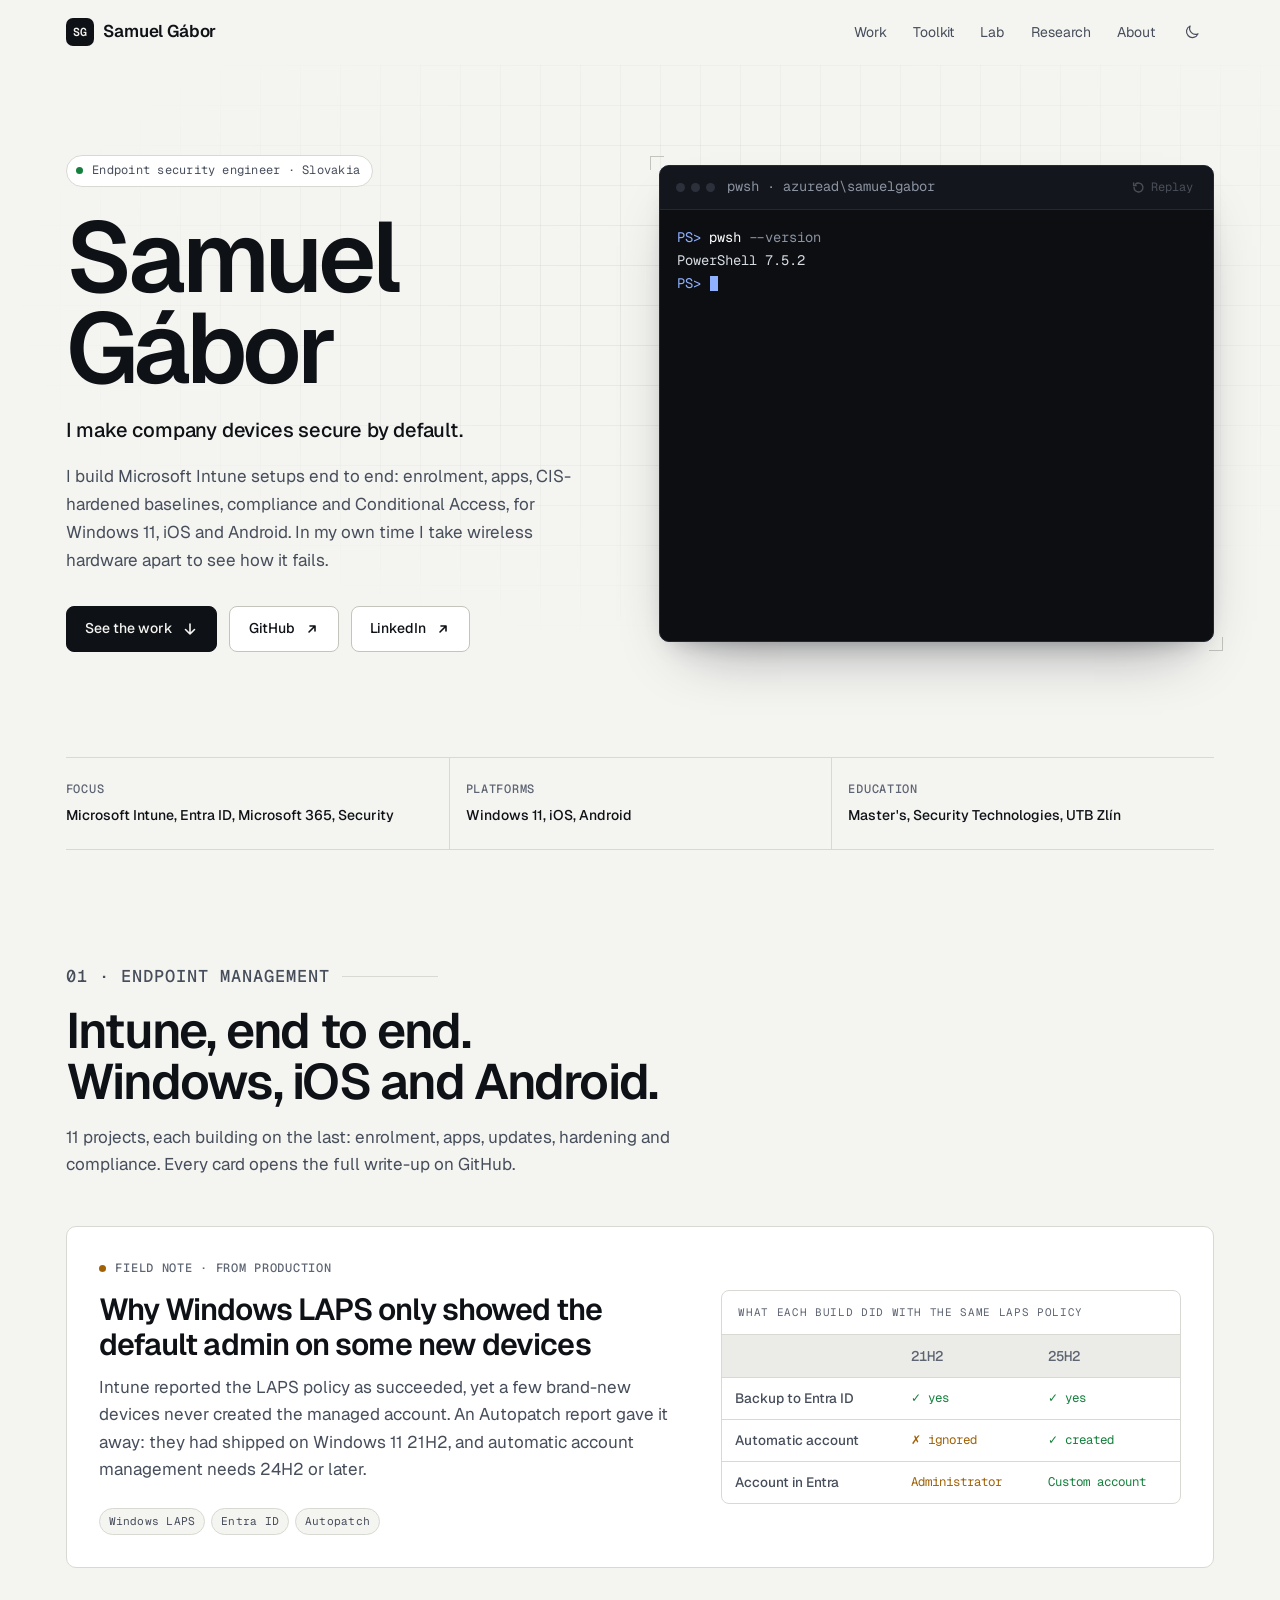
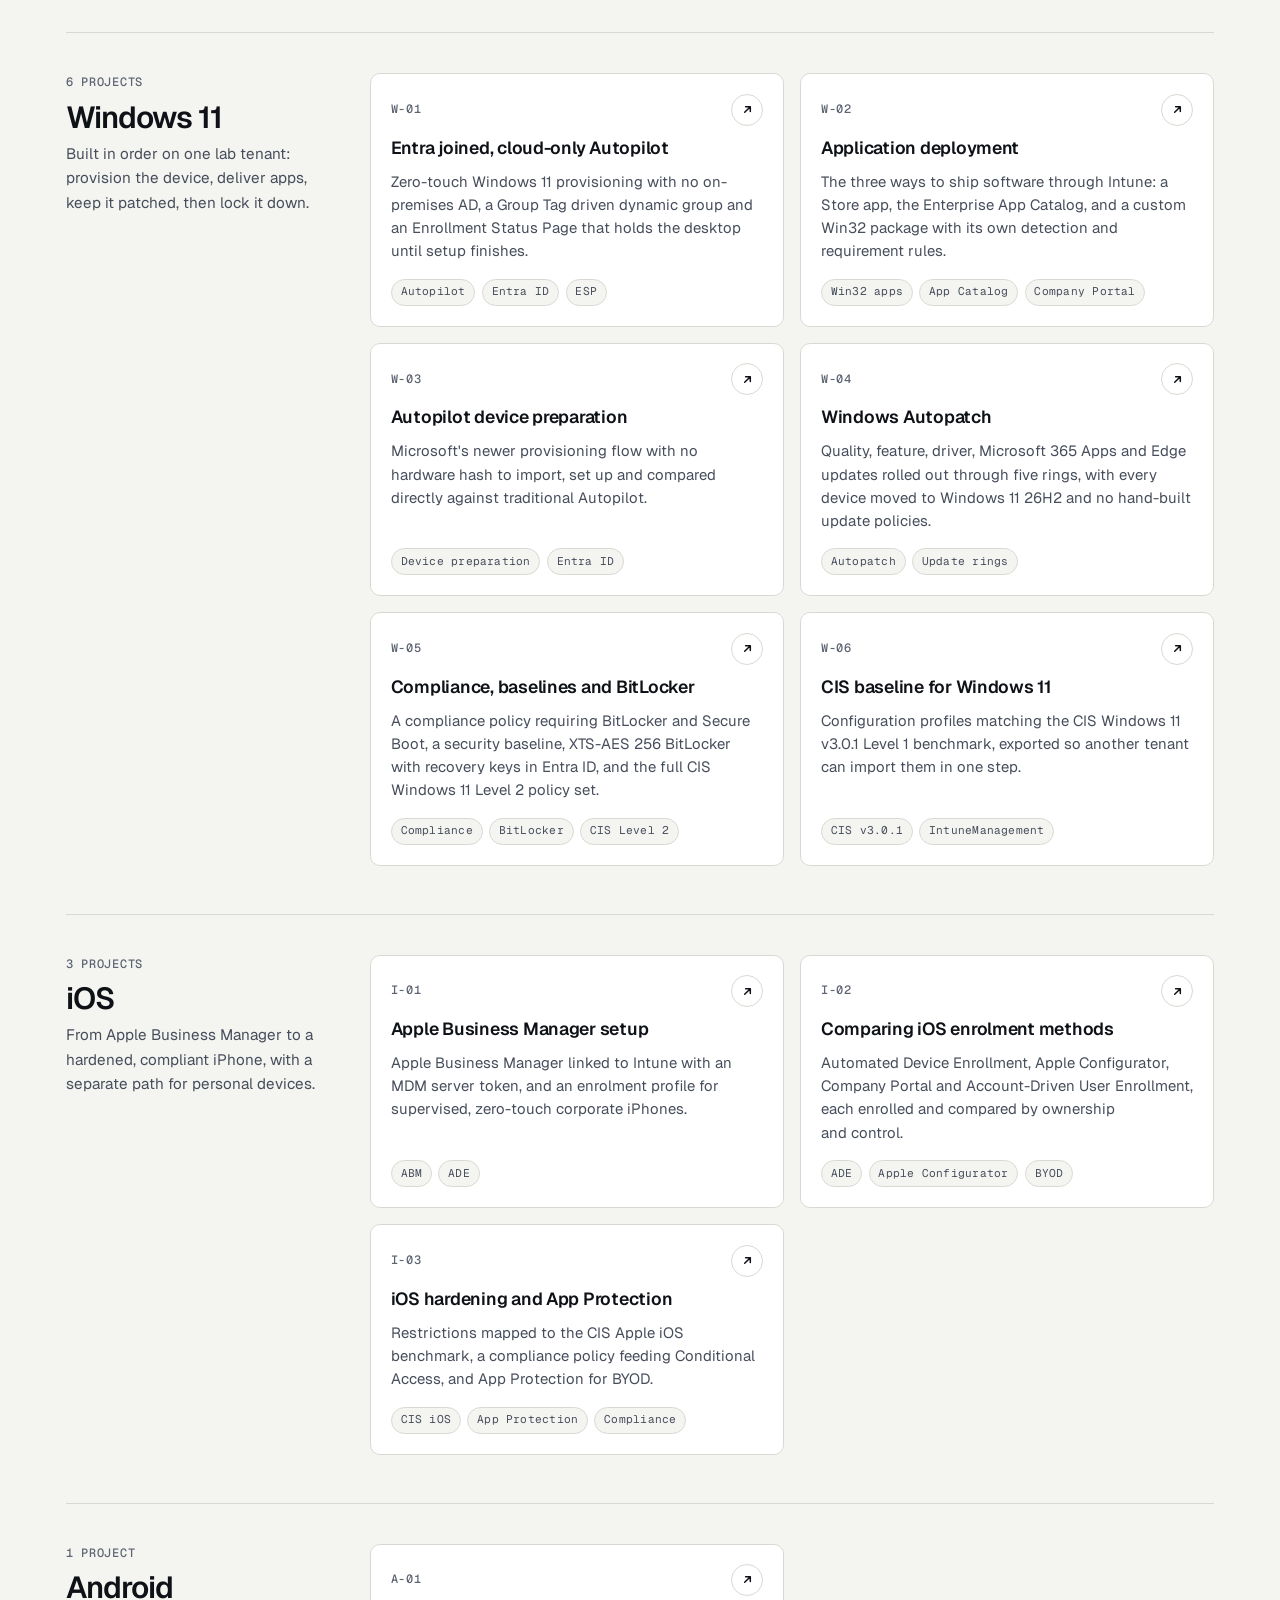
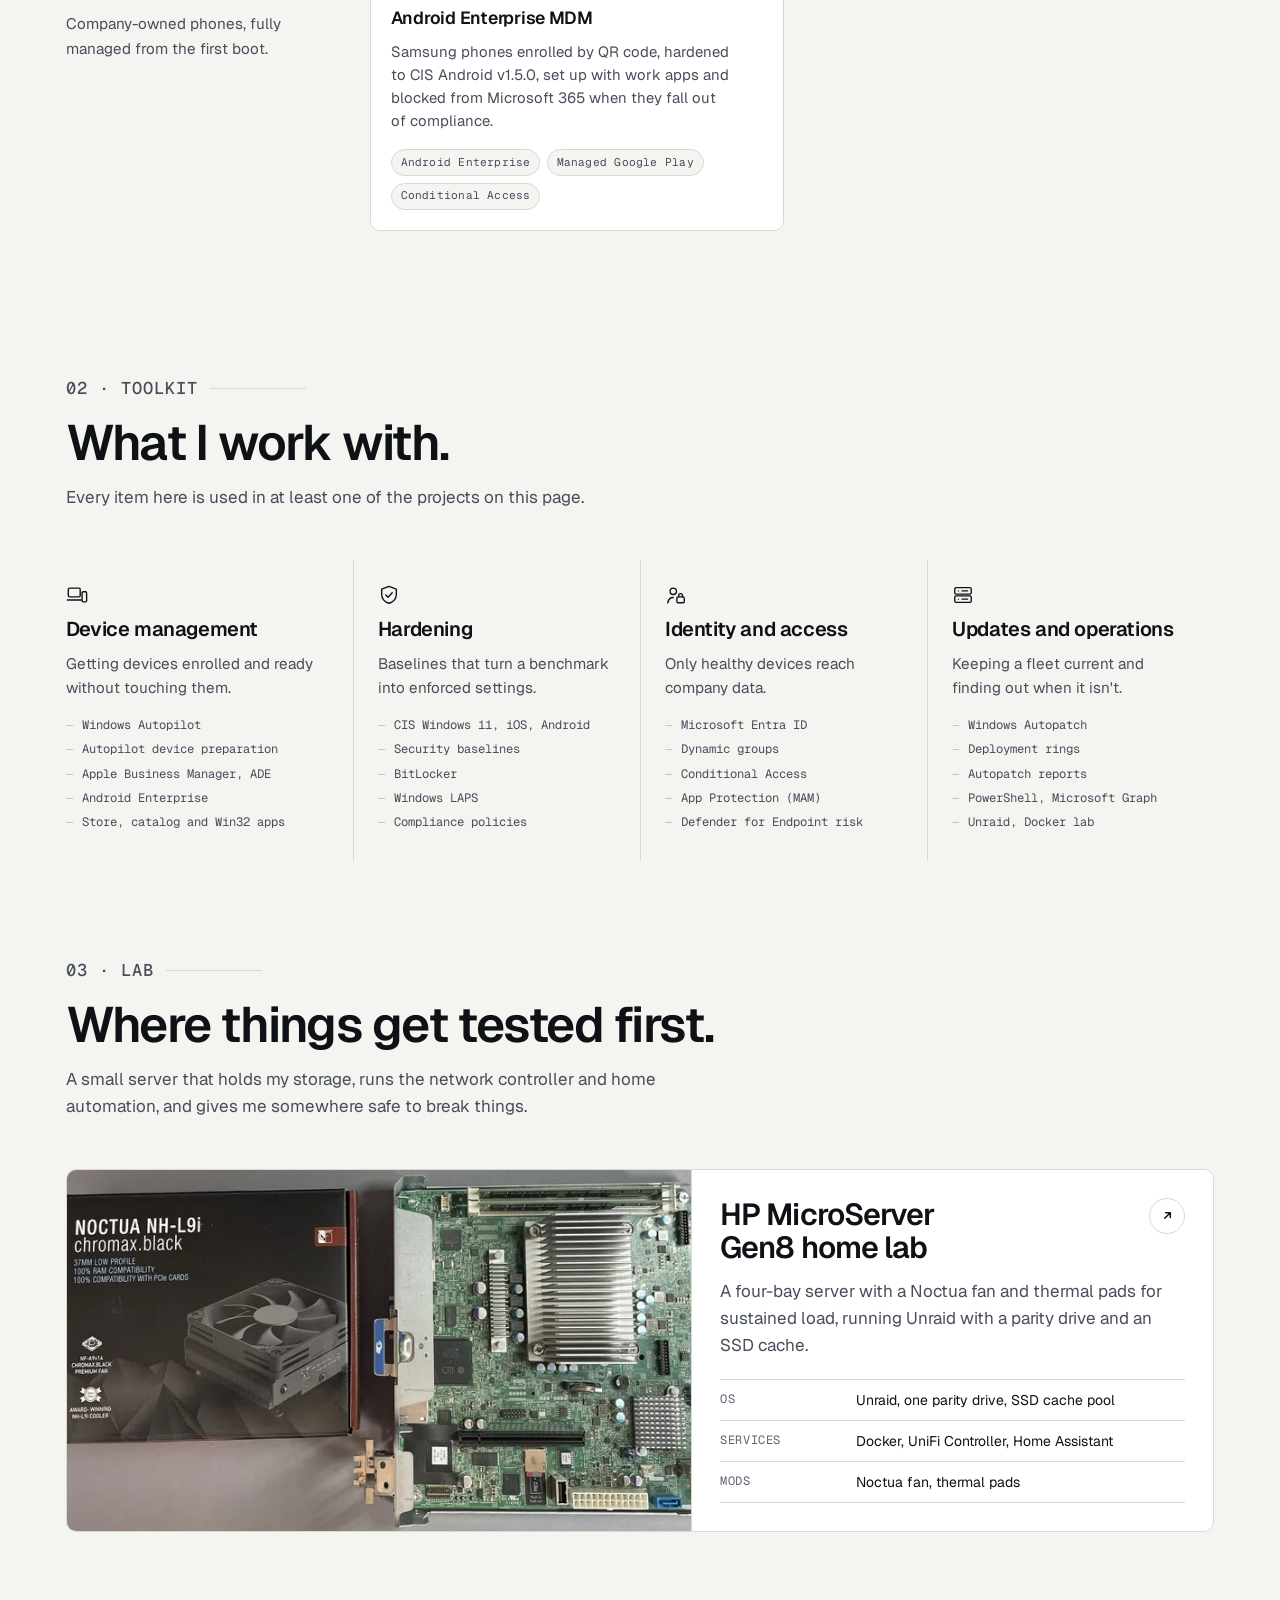
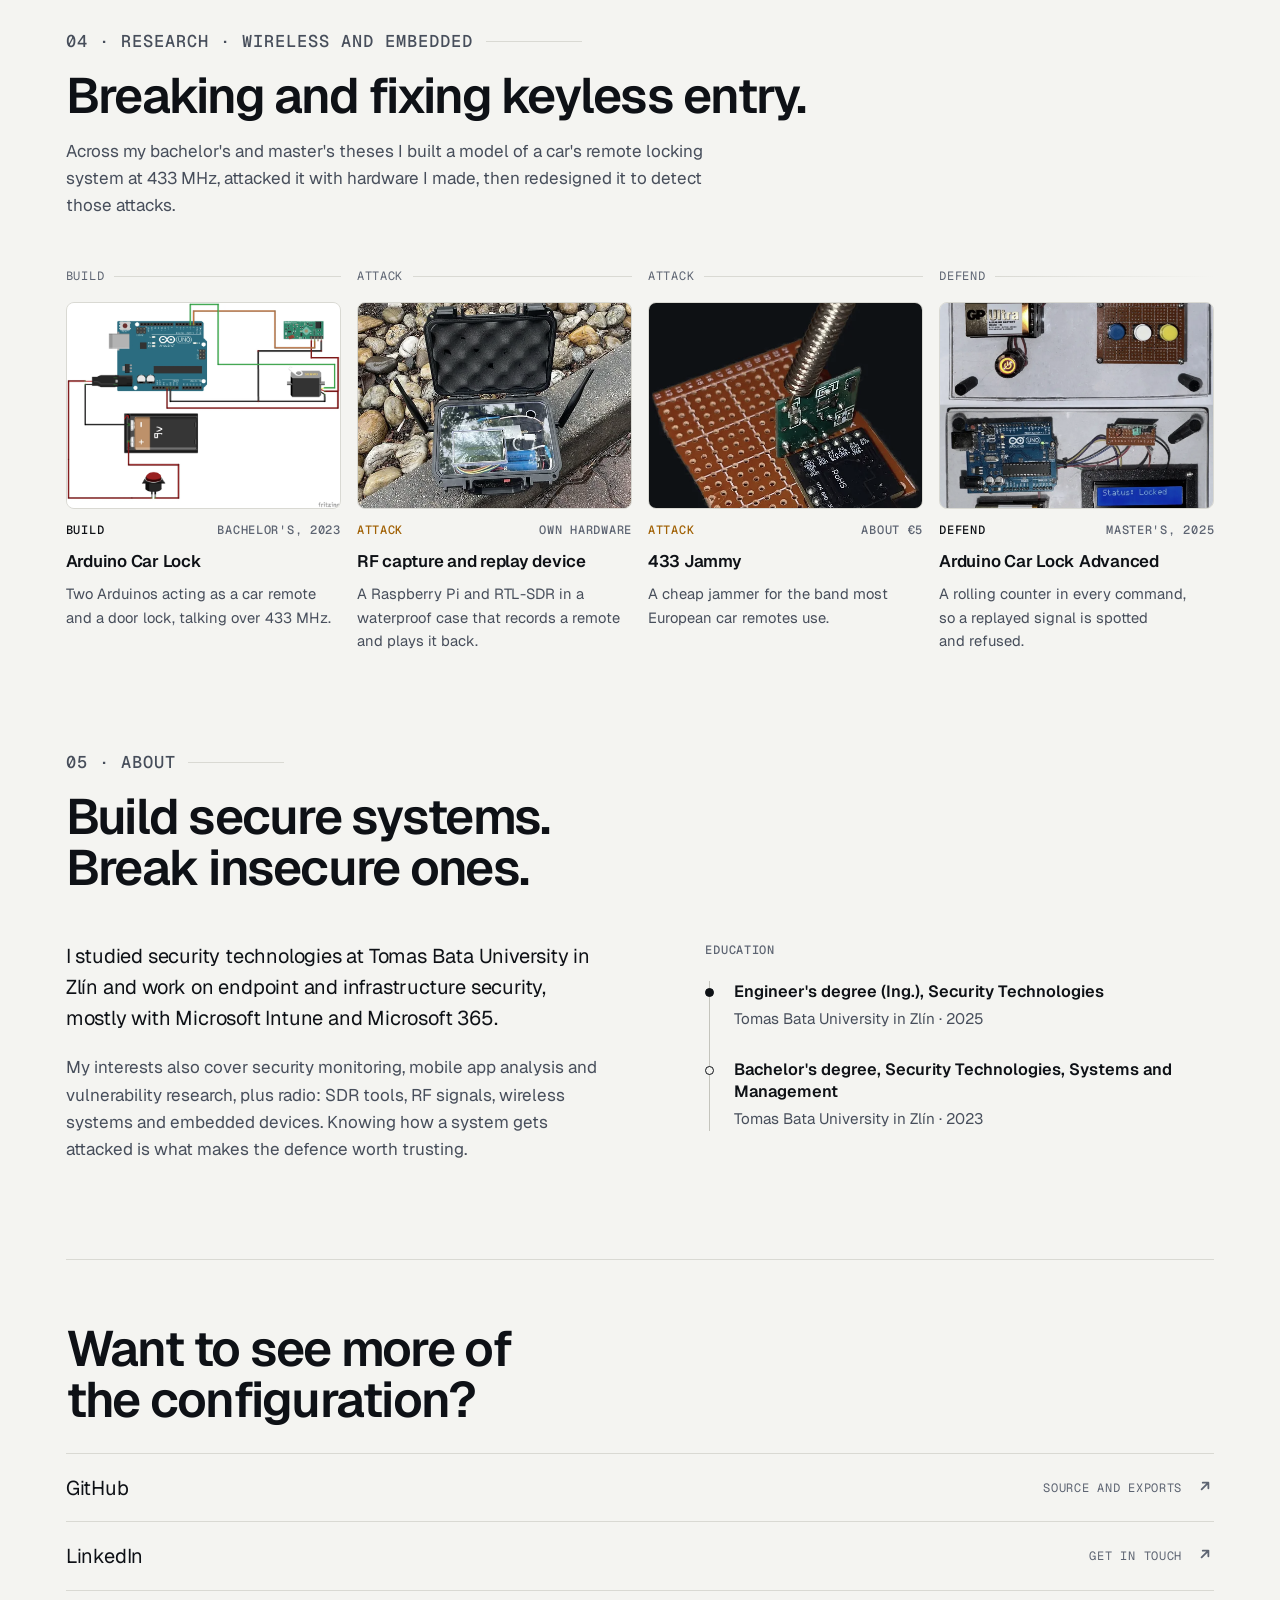
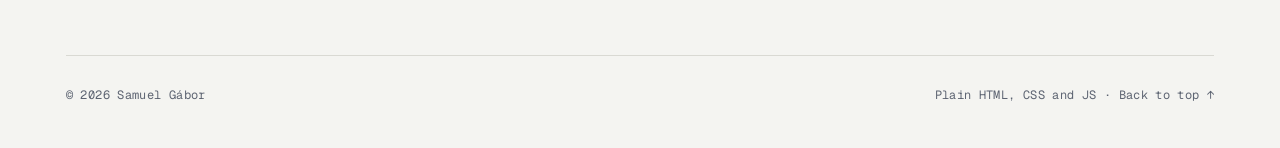
==== commit 330fd0cb: "Update compliance project card for the Level 2 CIS write-up" ====
--- a/index.html
+++ b/index.html
@@ -161,8 +161,8 @@
           <li class="pcard" data-reveal style="--d:0">
             <div class="pcard-top"><span class="label">W-05</span><span class="go" aria-hidden="true"><svg viewBox="0 0 16 16" fill="none" stroke="currentColor" stroke-width="1.6" stroke-linecap="round" stroke-linejoin="round"><path d="M5 11 11 5M6 5h5v5"/></svg></span></div>
             <h4><a href="https://github.com/thesamuelgabor/Compliance-Security-Baselines-BitLocker-CIS-Benchmark-Mapping" target="_blank" rel="noopener">Compliance, baselines and BitLocker<span class="sr-only"> (GitHub, opens in a new tab)</span></a></h4>
-            <p>A security baseline, XTS-AES 256 BitLocker with recovery keys in Entra ID, a Settings Catalog profile and a compliance policy, each setting mapped to a CIS control.</p>
-            <ul class="tags" aria-label="Tools"><li>BitLocker</li><li>Security baseline</li><li>CIS</li></ul>
+            <p>A compliance policy requiring BitLocker and Secure Boot, a security baseline, XTS-AES 256 BitLocker with recovery keys in Entra ID, and the full CIS Windows 11 Level 2 policy set.</p>
+            <ul class="tags" aria-label="Tools"><li>Compliance</li><li>BitLocker</li><li>CIS Level 2</li></ul>
           </li>
           <li class="pcard" data-reveal style="--d:1">
             <div class="pcard-top"><span class="label">W-06</span><span class="go" aria-hidden="true"><svg viewBox="0 0 16 16" fill="none" stroke="currentColor" stroke-width="1.6" stroke-linecap="round" stroke-linejoin="round"><path d="M5 11 11 5M6 5h5v5"/></svg></span></div>
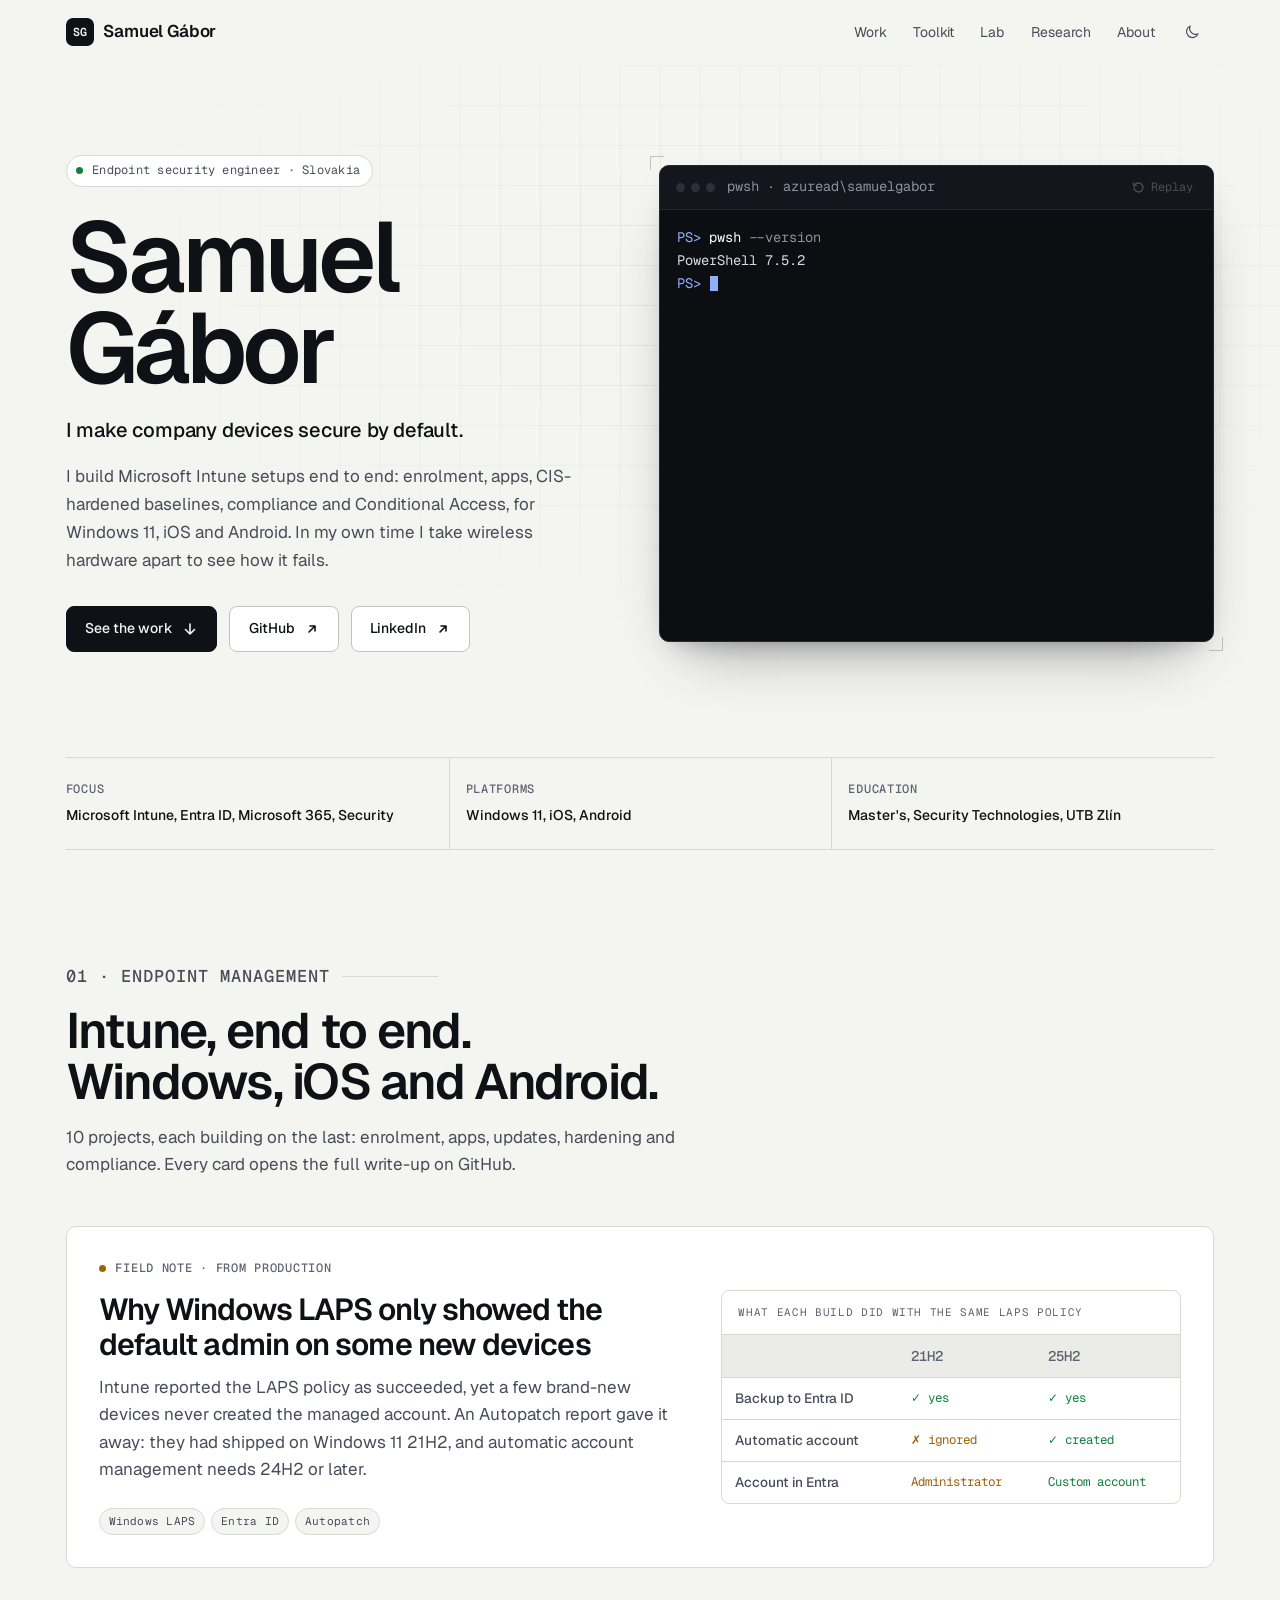
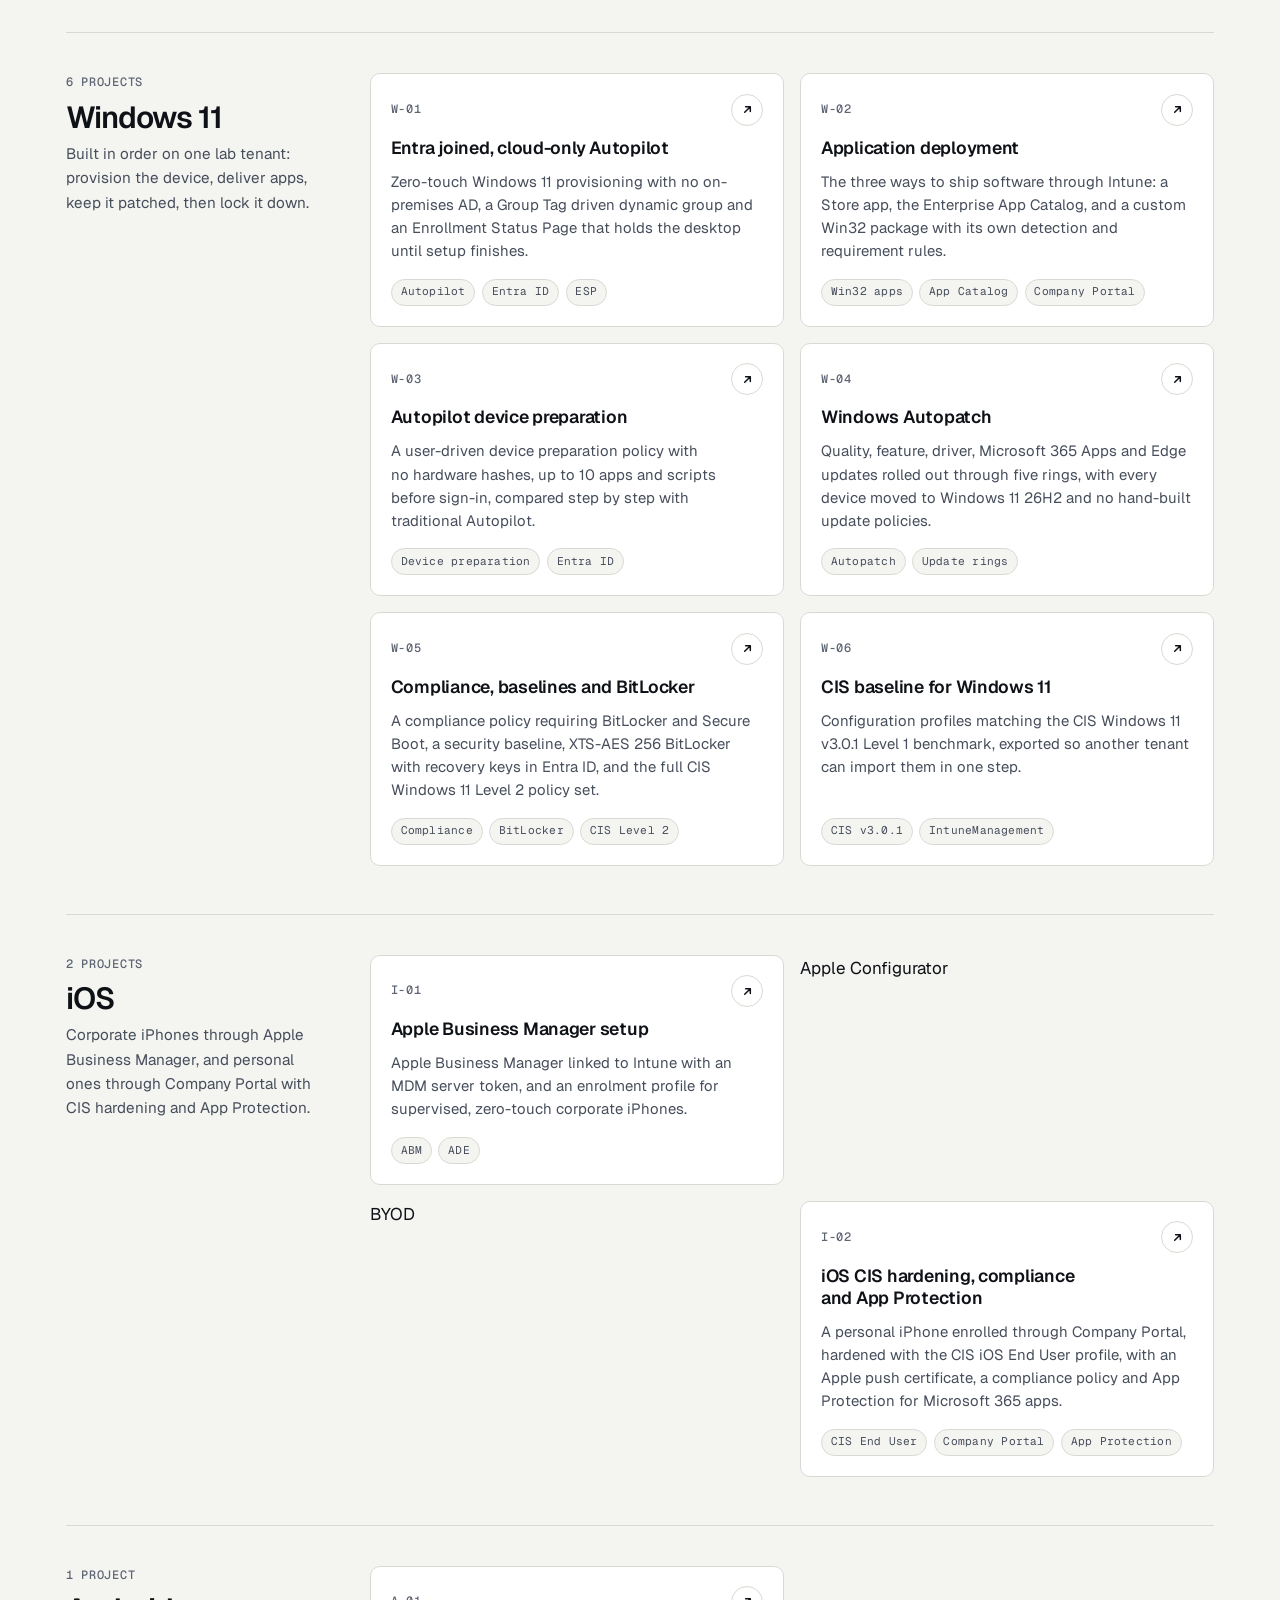
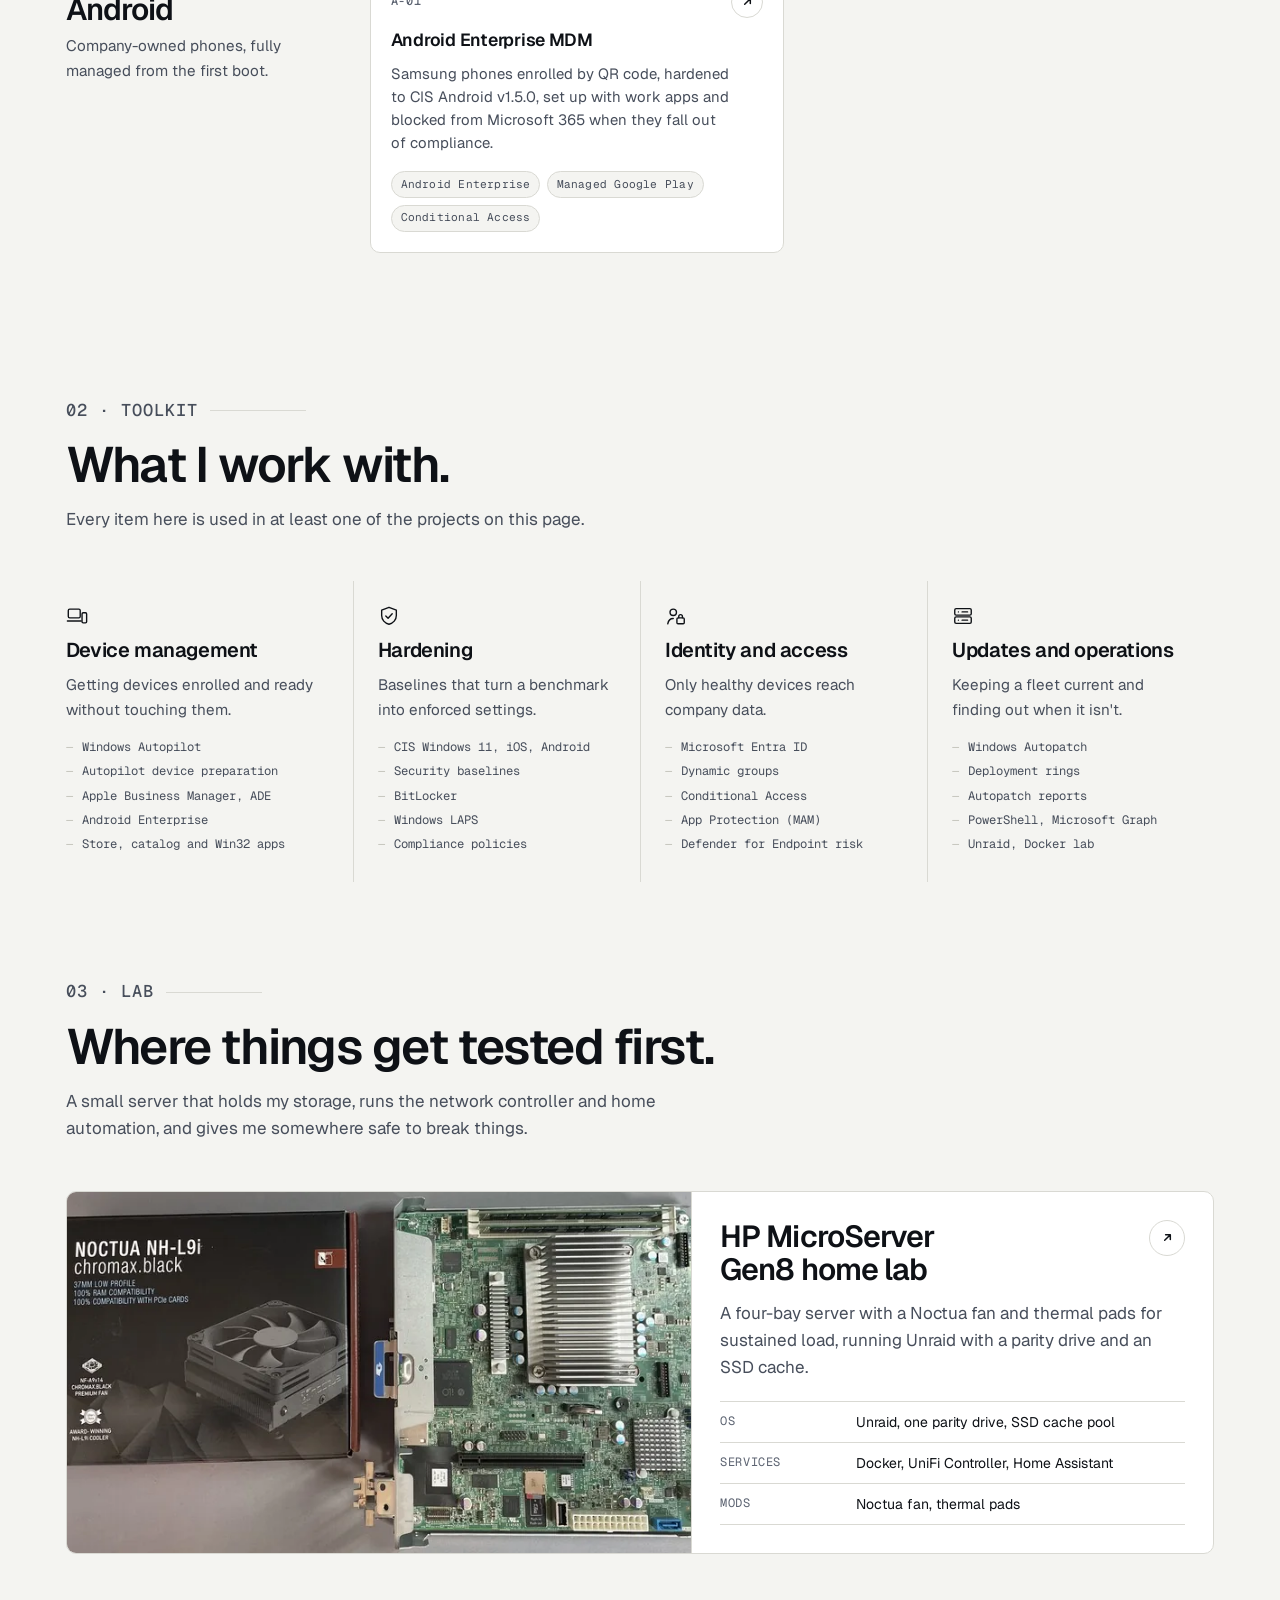
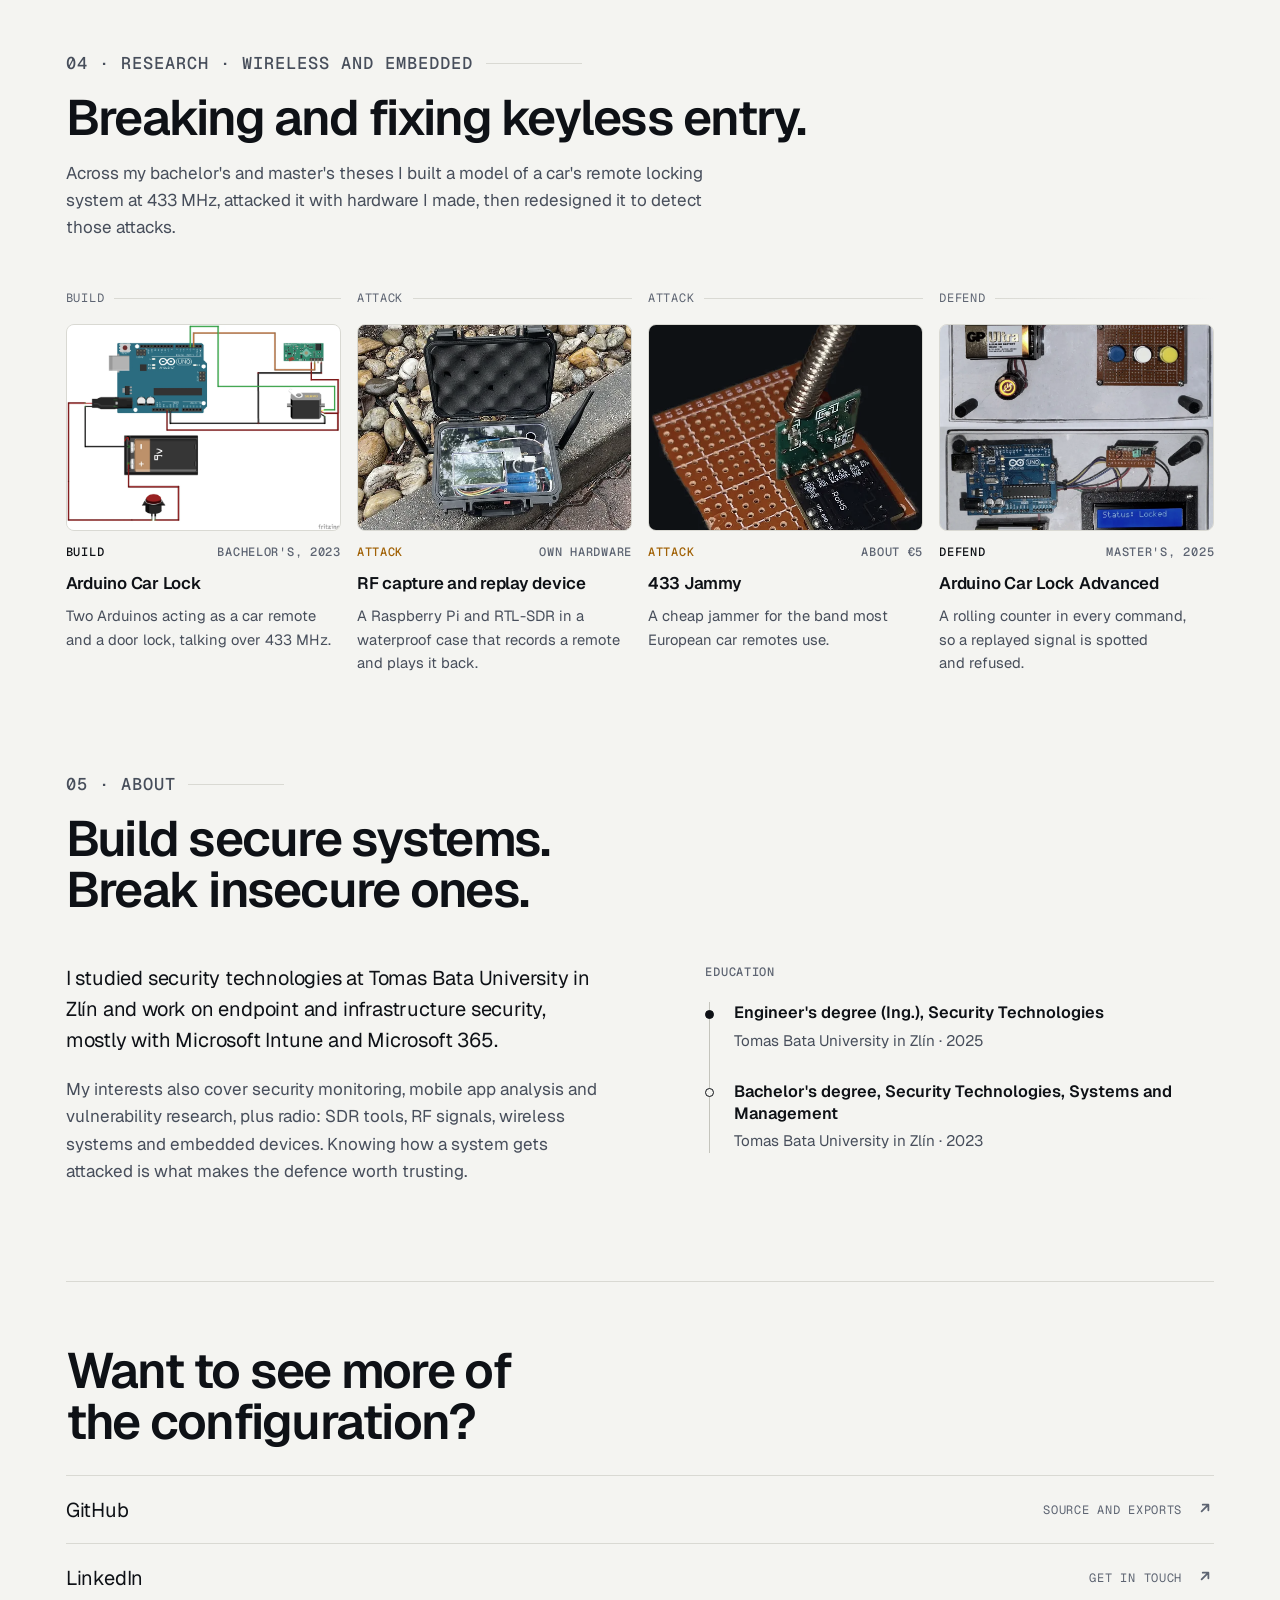
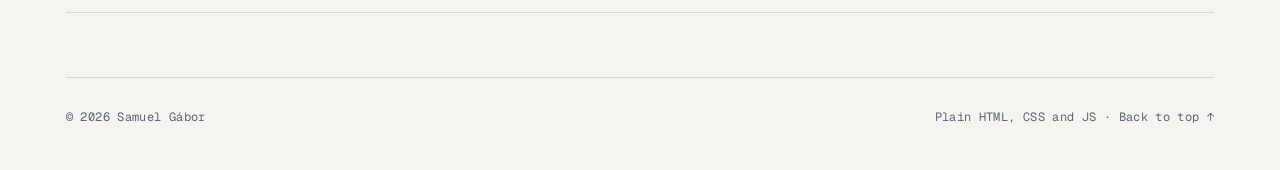
==== commit aba29a13: "Sync project cards with the current GitHub repositories Remove the deleted iOS enrolment comparison," ====
--- a/index.html
+++ b/index.html
@@ -104,7 +104,7 @@
       <div class="sec-head" data-reveal>
         <p class="label">01 · Endpoint management</p>
         <h2 id="work-title">Intune, end to end. Windows, iOS and Android.</h2>
-        <p>11 projects, each building on the last: enrolment, apps, updates, hardening and compliance. Every card opens the full write-up on GitHub.</p>
+        <p>10 projects, each building on the last: enrolment, apps, updates, hardening and compliance. Every card opens the full write-up on GitHub.</p>
       </div>
 
       <article class="note-card" data-reveal>
@@ -149,7 +149,7 @@
           <li class="pcard" data-reveal style="--d:0">
             <div class="pcard-top"><span class="label">W-03</span><span class="go" aria-hidden="true"><svg viewBox="0 0 16 16" fill="none" stroke="currentColor" stroke-width="1.6" stroke-linecap="round" stroke-linejoin="round"><path d="M5 11 11 5M6 5h5v5"/></svg></span></div>
             <h4><a href="https://github.com/thesamuelgabor/Windows-Autopilot-Device-Preparation-New-Experience" target="_blank" rel="noopener">Autopilot device preparation<span class="sr-only"> (GitHub, opens in a new tab)</span></a></h4>
-            <p>Microsoft's newer provisioning flow with no hardware hash to import, set up and compared directly against traditional Autopilot.</p>
+            <p>A user-driven device preparation policy with no hardware hashes, up to 10 apps and scripts before sign-in, compared step by step with traditional Autopilot.</p>
             <ul class="tags" aria-label="Tools"><li>Device preparation</li><li>Entra ID</li></ul>
           </li>
           <li class="pcard" data-reveal style="--d:1">
@@ -174,9 +174,9 @@
       </div>
       <div class="track" aria-labelledby="track-ios">
         <div class="track-head" data-reveal>
-          <p class="label">3 projects</p>
+          <p class="label">2 projects</p>
           <h3 id="track-ios">iOS</h3>
-          <p>From Apple Business Manager to a hardened, compliant iPhone, with a separate path for personal devices.</p>
+          <p>Corporate iPhones through Apple Business Manager, and personal ones through Company Portal with CIS hardening and App Protection.</p>
         </div>
         <ol class="pgrid">
           <li class="pcard" data-reveal style="--d:0">
@@ -184,18 +184,13 @@
             <h4><a href="https://github.com/thesamuelgabor/Apple-Business-Manager-Setup-Device-Assignment" target="_blank" rel="noopener">Apple Business Manager setup<span class="sr-only"> (GitHub, opens in a new tab)</span></a></h4>
             <p>Apple Business Manager linked to Intune with an MDM server token, and an enrolment profile for supervised, zero-touch corporate iPhones.</p>
             <ul class="tags" aria-label="Tools"><li>ABM</li><li>ADE</li></ul>
+          </li><li>Apple Configurator</li><li>BYOD</li></ul>
           </li>
           <li class="pcard" data-reveal style="--d:1">
             <div class="pcard-top"><span class="label">I-02</span><span class="go" aria-hidden="true"><svg viewBox="0 0 16 16" fill="none" stroke="currentColor" stroke-width="1.6" stroke-linecap="round" stroke-linejoin="round"><path d="M5 11 11 5M6 5h5v5"/></svg></span></div>
-            <h4><a href="https://github.com/thesamuelgabor/Comparing-iOS-Enrollment-Methods" target="_blank" rel="noopener">Comparing iOS enrolment methods<span class="sr-only"> (GitHub, opens in a new tab)</span></a></h4>
-            <p>Automated Device Enrollment, Apple Configurator, Company Portal and Account-Driven User Enrollment, each enrolled and compared by ownership and control.</p>
-            <ul class="tags" aria-label="Tools"><li>ADE</li><li>Apple Configurator</li><li>BYOD</li></ul>
-          </li>
-          <li class="pcard" data-reveal style="--d:0">
-            <div class="pcard-top"><span class="label">I-03</span><span class="go" aria-hidden="true"><svg viewBox="0 0 16 16" fill="none" stroke="currentColor" stroke-width="1.6" stroke-linecap="round" stroke-linejoin="round"><path d="M5 11 11 5M6 5h5v5"/></svg></span></div>
-            <h4><a href="https://github.com/thesamuelgabor/iOS-CIS-Hardening-Compliance-App-Protection" target="_blank" rel="noopener">iOS hardening and App Protection<span class="sr-only"> (GitHub, opens in a new tab)</span></a></h4>
-            <p>Restrictions mapped to the CIS Apple iOS benchmark, a compliance policy feeding Conditional Access, and App Protection for BYOD.</p>
-            <ul class="tags" aria-label="Tools"><li>CIS iOS</li><li>App Protection</li><li>Compliance</li></ul>
+            <h4><a href="https://github.com/thesamuelgabor/iOS-CIS-Hardening-Compliance-App-Protection" target="_blank" rel="noopener">iOS CIS hardening, compliance and App Protection<span class="sr-only"> (GitHub, opens in a new tab)</span></a></h4>
+            <p>A personal iPhone enrolled through Company Portal, hardened with the CIS iOS End User profile, with an Apple push certificate, a compliance policy and App Protection for Microsoft 365 apps.</p>
+            <ul class="tags" aria-label="Tools"><li>CIS End User</li><li>Company Portal</li><li>App Protection</li></ul>
           </li>
         </ol>
       </div>
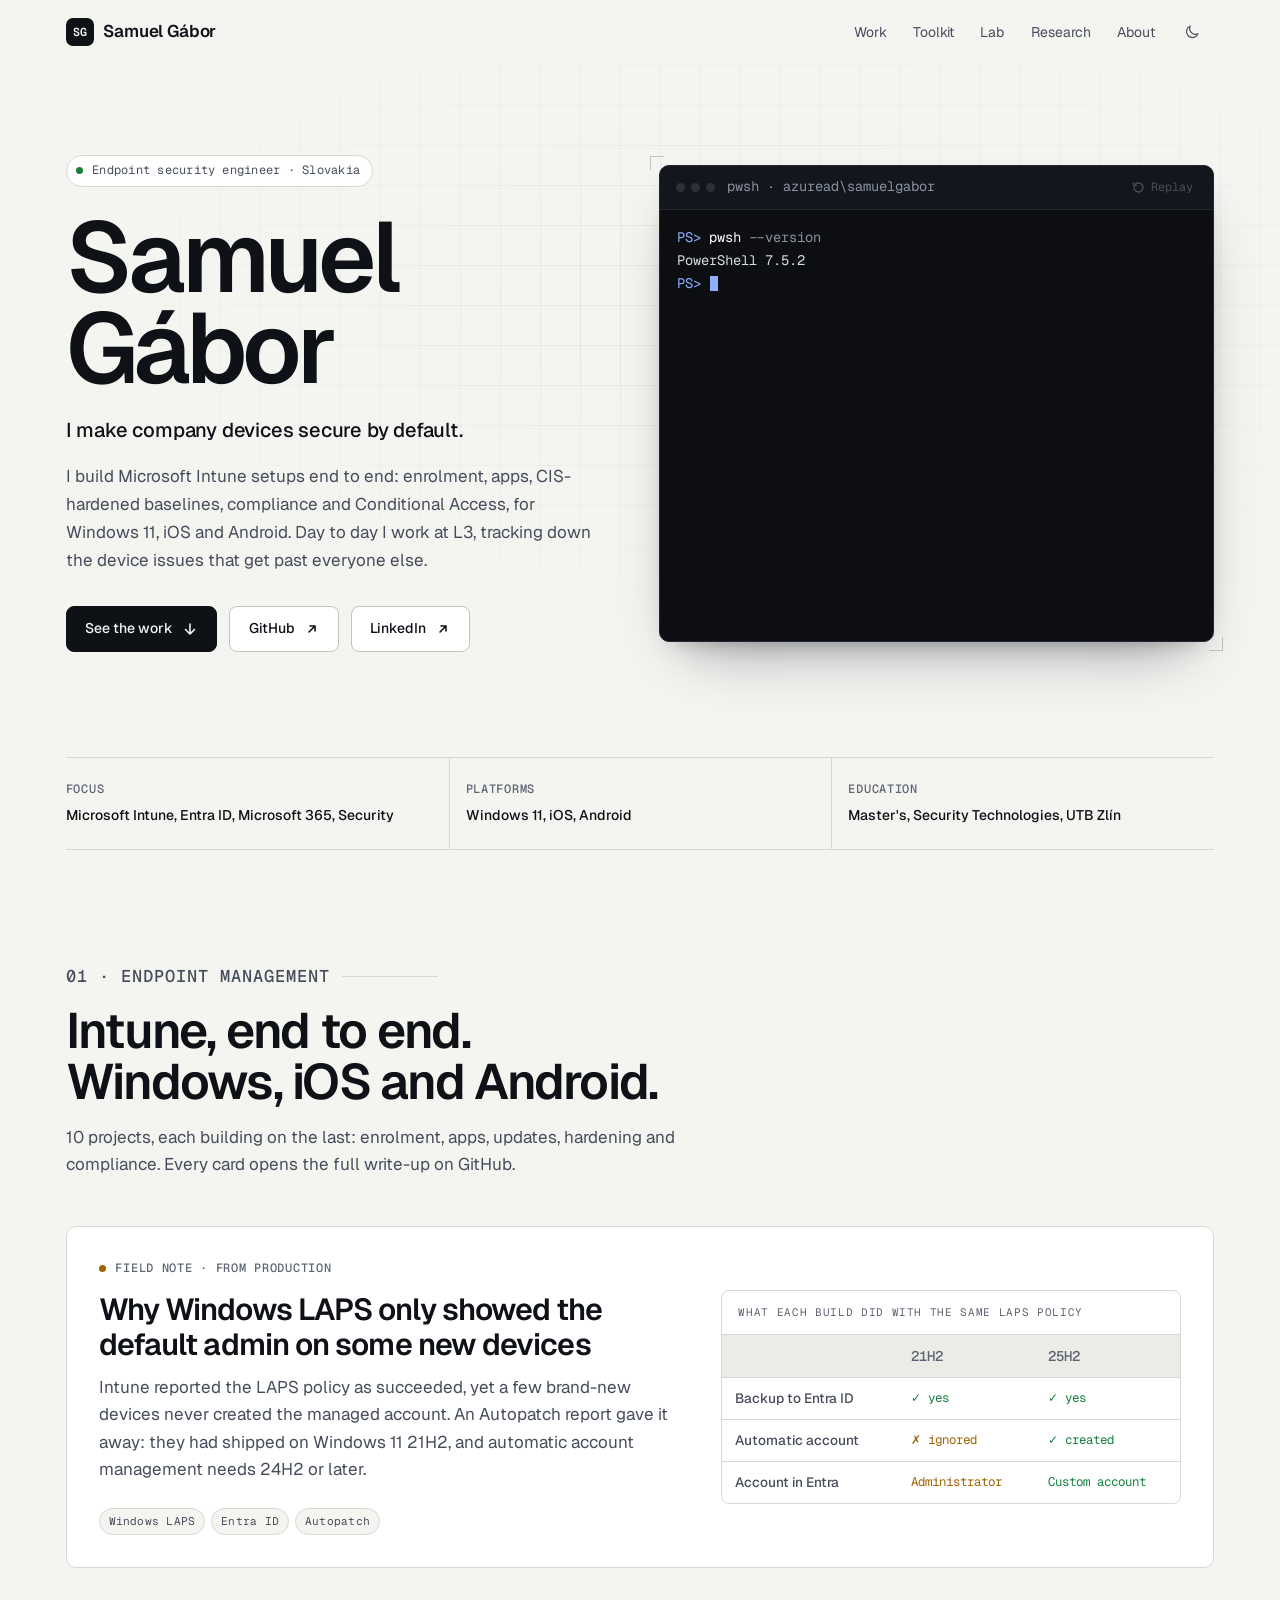
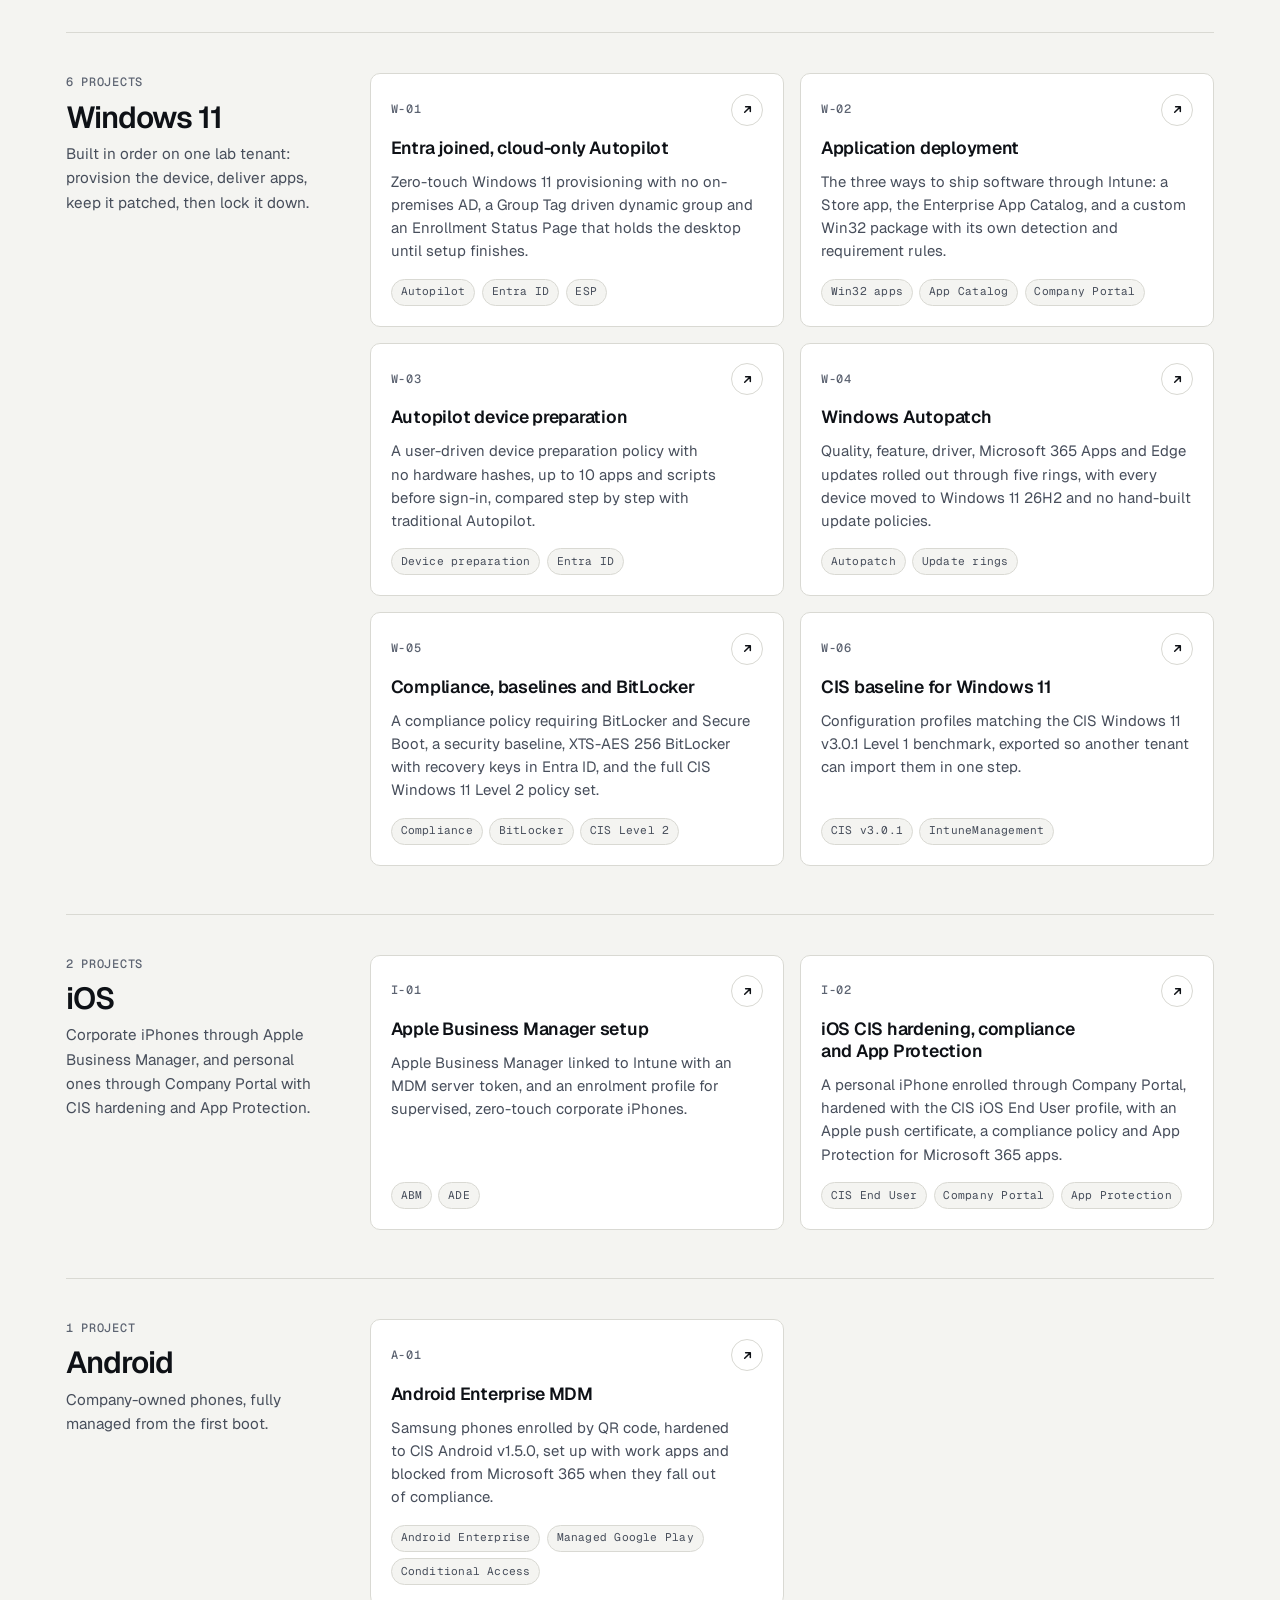
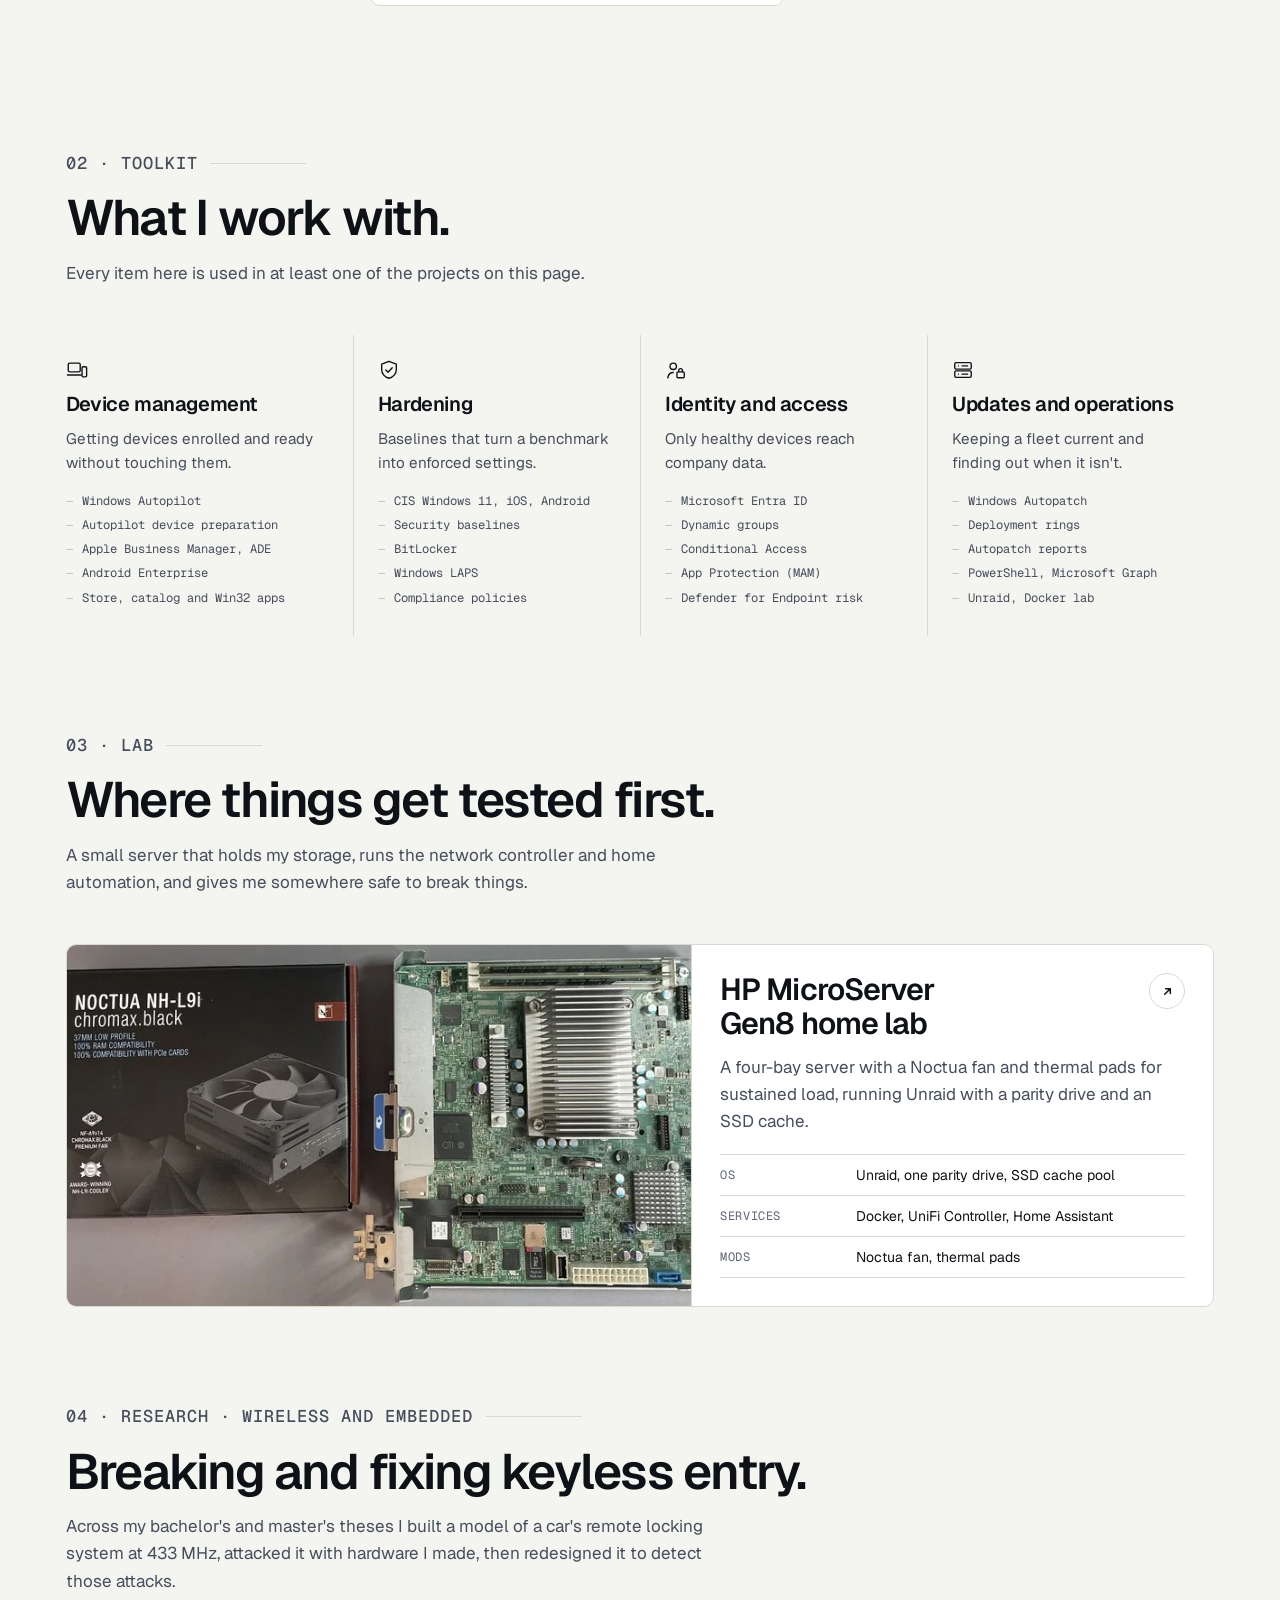
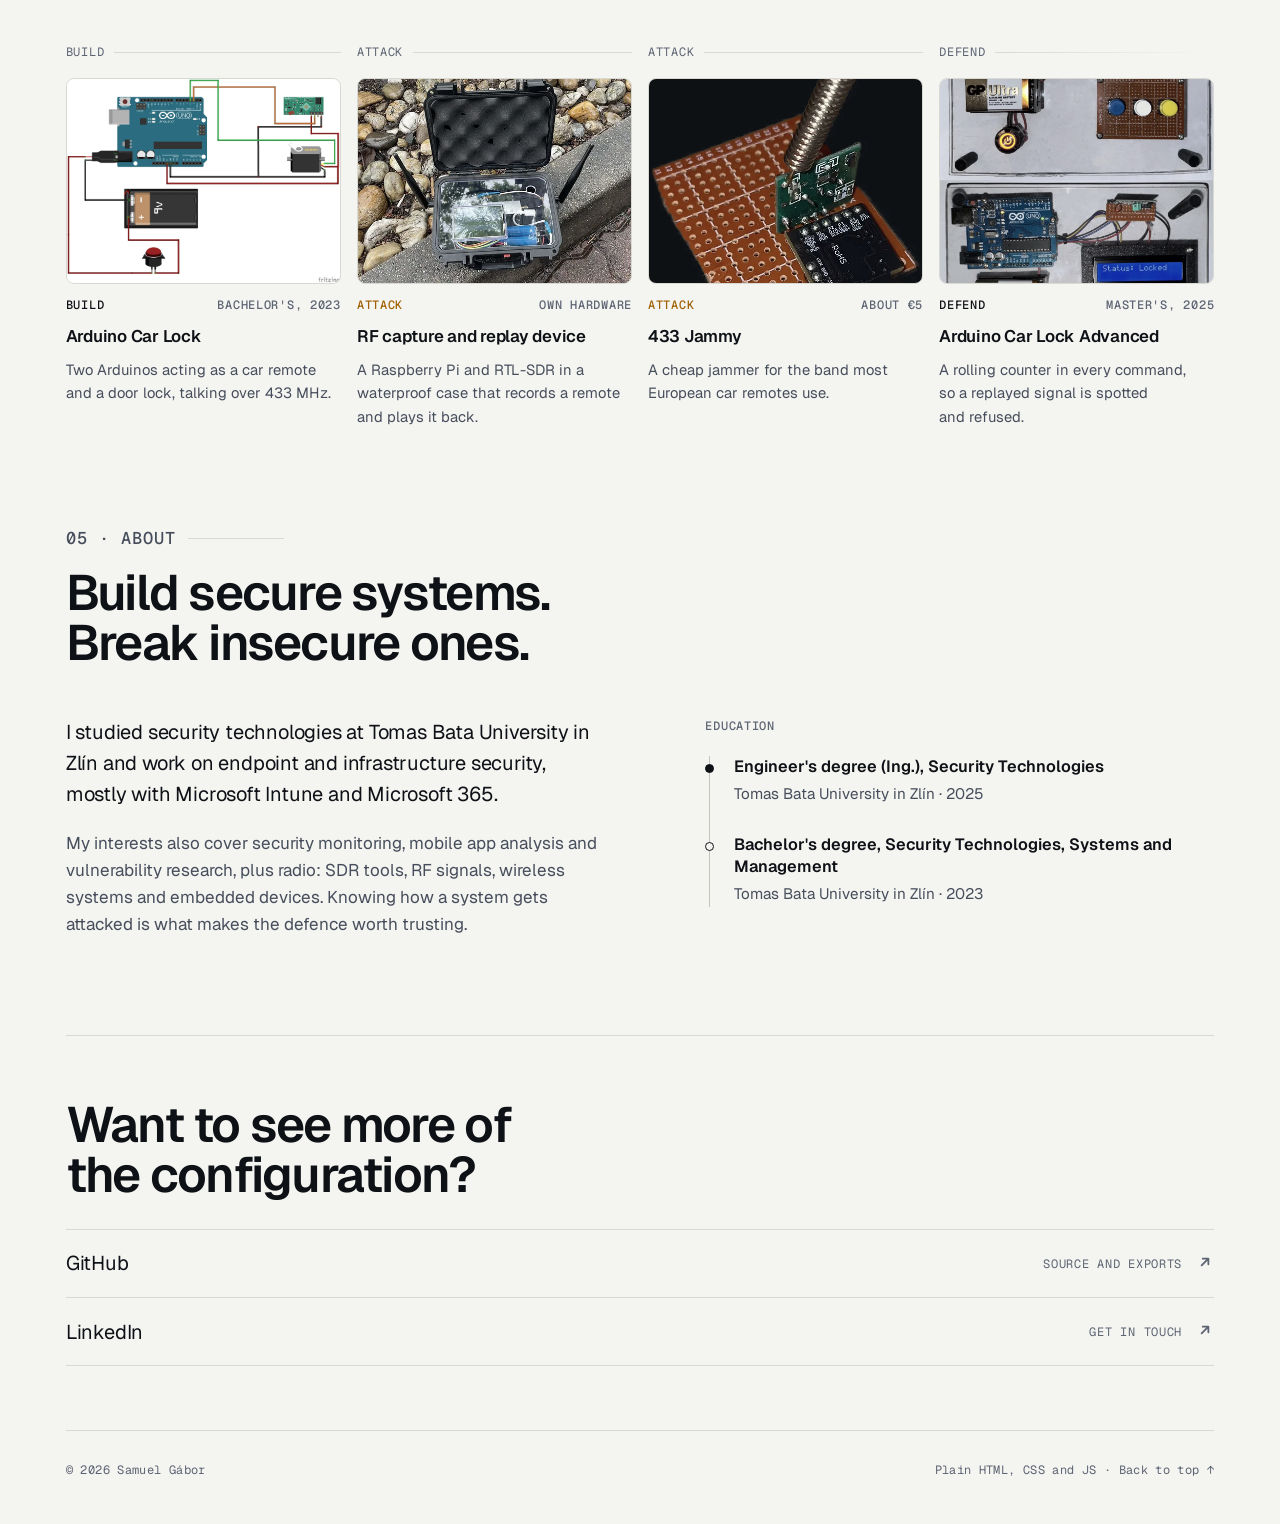
==== commit 4f70a21b: "Fix leftover tags from the removed iOS card and reword the hero lead" ====
--- a/index.html
+++ b/index.html
@@ -62,7 +62,7 @@
             <p class="status" data-in style="--i:0"><span class="dot" aria-hidden="true"></span>Endpoint security engineer · Slovakia</p>
             <h1 id="hero-title" data-in style="--i:1">Samuel Gábor</h1>
             <p class="hero-role" data-in style="--i:2">I make company devices secure by default.</p>
-            <p class="hero-lead" data-in style="--i:3">I build Microsoft Intune setups end to end: enrolment, apps, CIS-hardened baselines, compliance and Conditional Access, for Windows 11, iOS and Android. In my own time I take wireless hardware apart to see how it fails.</p>
+            <p class="hero-lead" data-in style="--i:3">I build Microsoft Intune setups end to end: enrolment, apps, CIS-hardened baselines, compliance and Conditional Access, for Windows 11, iOS and Android. Day to day I work at L3, tracking down the device issues that get past everyone else.</p>
             <div class="actions" data-in style="--i:4">
               <a class="btn btn-primary" href="#work">See the work
                 <svg class="arrow-d" viewBox="0 0 16 16" fill="none" stroke="currentColor" stroke-width="1.6" stroke-linecap="round" stroke-linejoin="round" aria-hidden="true"><path d="M8 3v10M3.5 8.5 8 13l4.5-4.5"/></svg></a>
@@ -184,7 +184,6 @@
             <h4><a href="https://github.com/thesamuelgabor/Apple-Business-Manager-Setup-Device-Assignment" target="_blank" rel="noopener">Apple Business Manager setup<span class="sr-only"> (GitHub, opens in a new tab)</span></a></h4>
             <p>Apple Business Manager linked to Intune with an MDM server token, and an enrolment profile for supervised, zero-touch corporate iPhones.</p>
             <ul class="tags" aria-label="Tools"><li>ABM</li><li>ADE</li></ul>
-          </li><li>Apple Configurator</li><li>BYOD</li></ul>
           </li>
           <li class="pcard" data-reveal style="--d:1">
             <div class="pcard-top"><span class="label">I-02</span><span class="go" aria-hidden="true"><svg viewBox="0 0 16 16" fill="none" stroke="currentColor" stroke-width="1.6" stroke-linecap="round" stroke-linejoin="round"><path d="M5 11 11 5M6 5h5v5"/></svg></span></div>
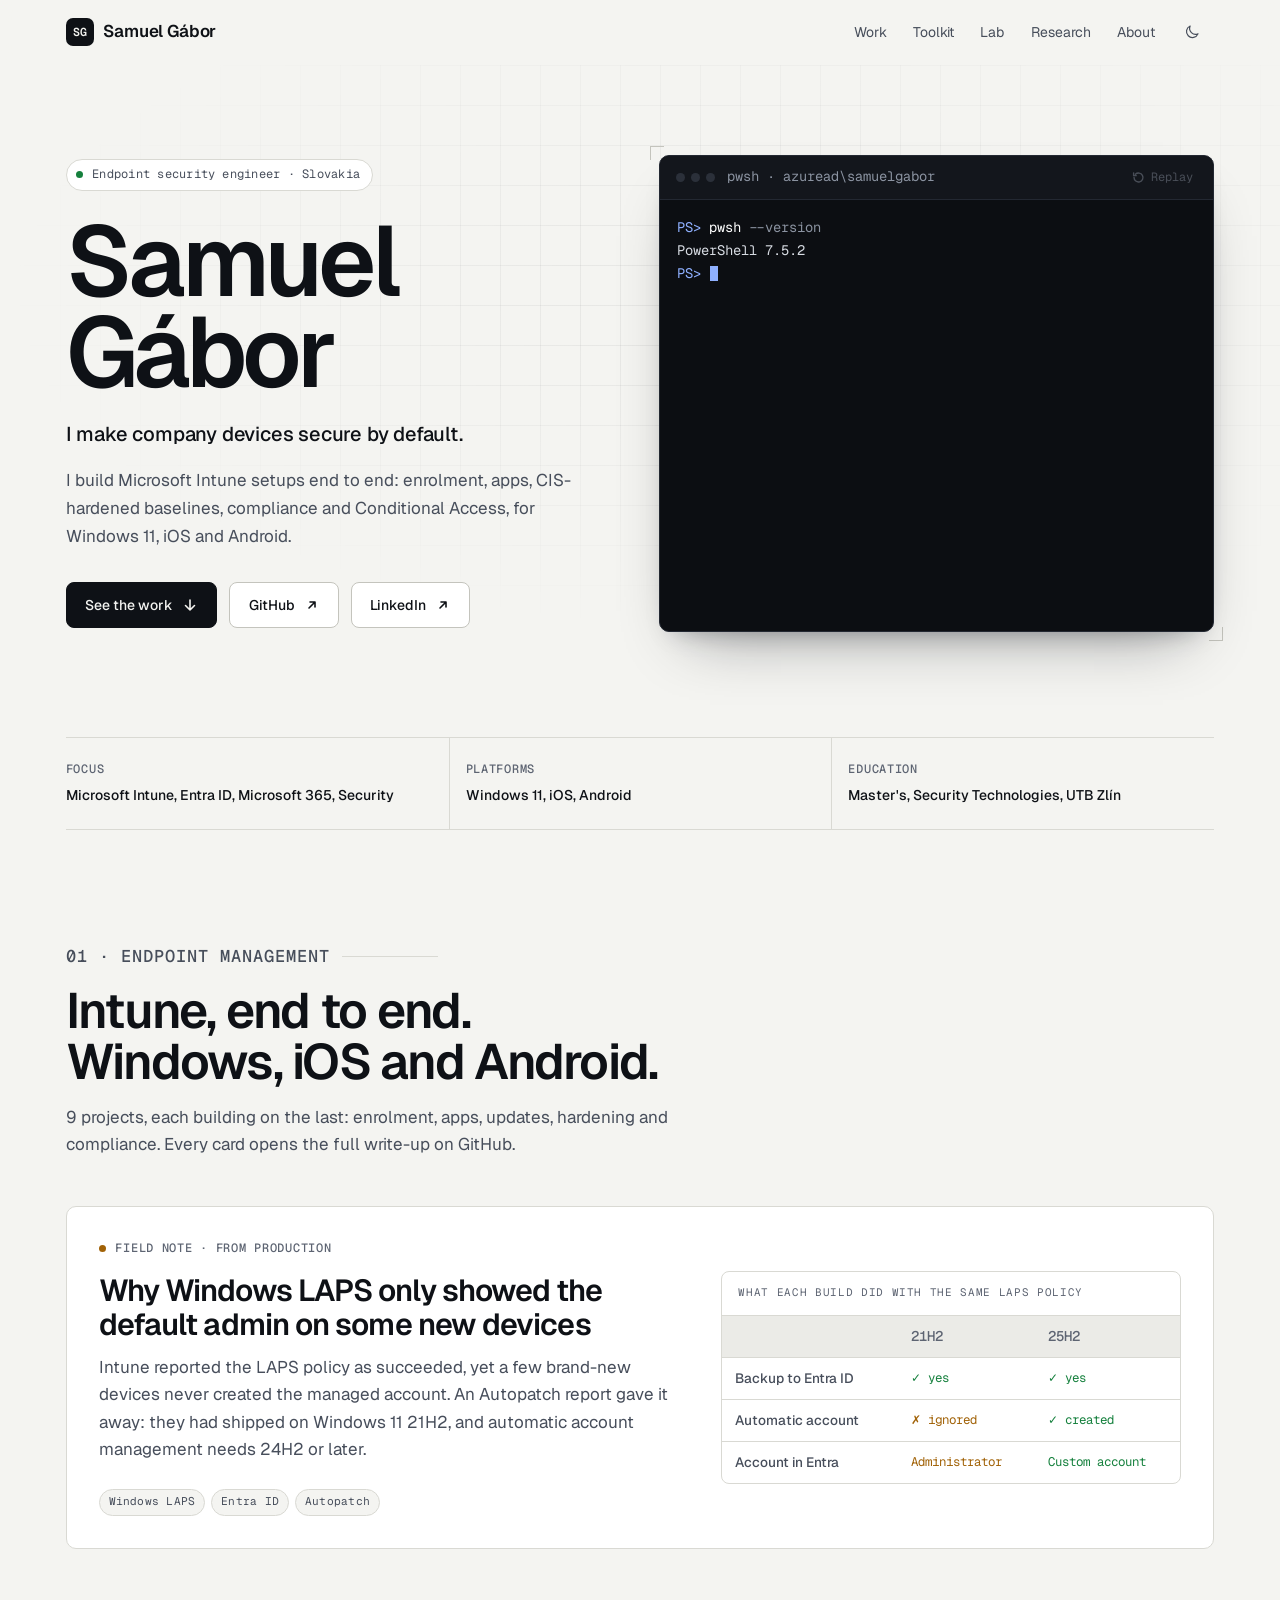
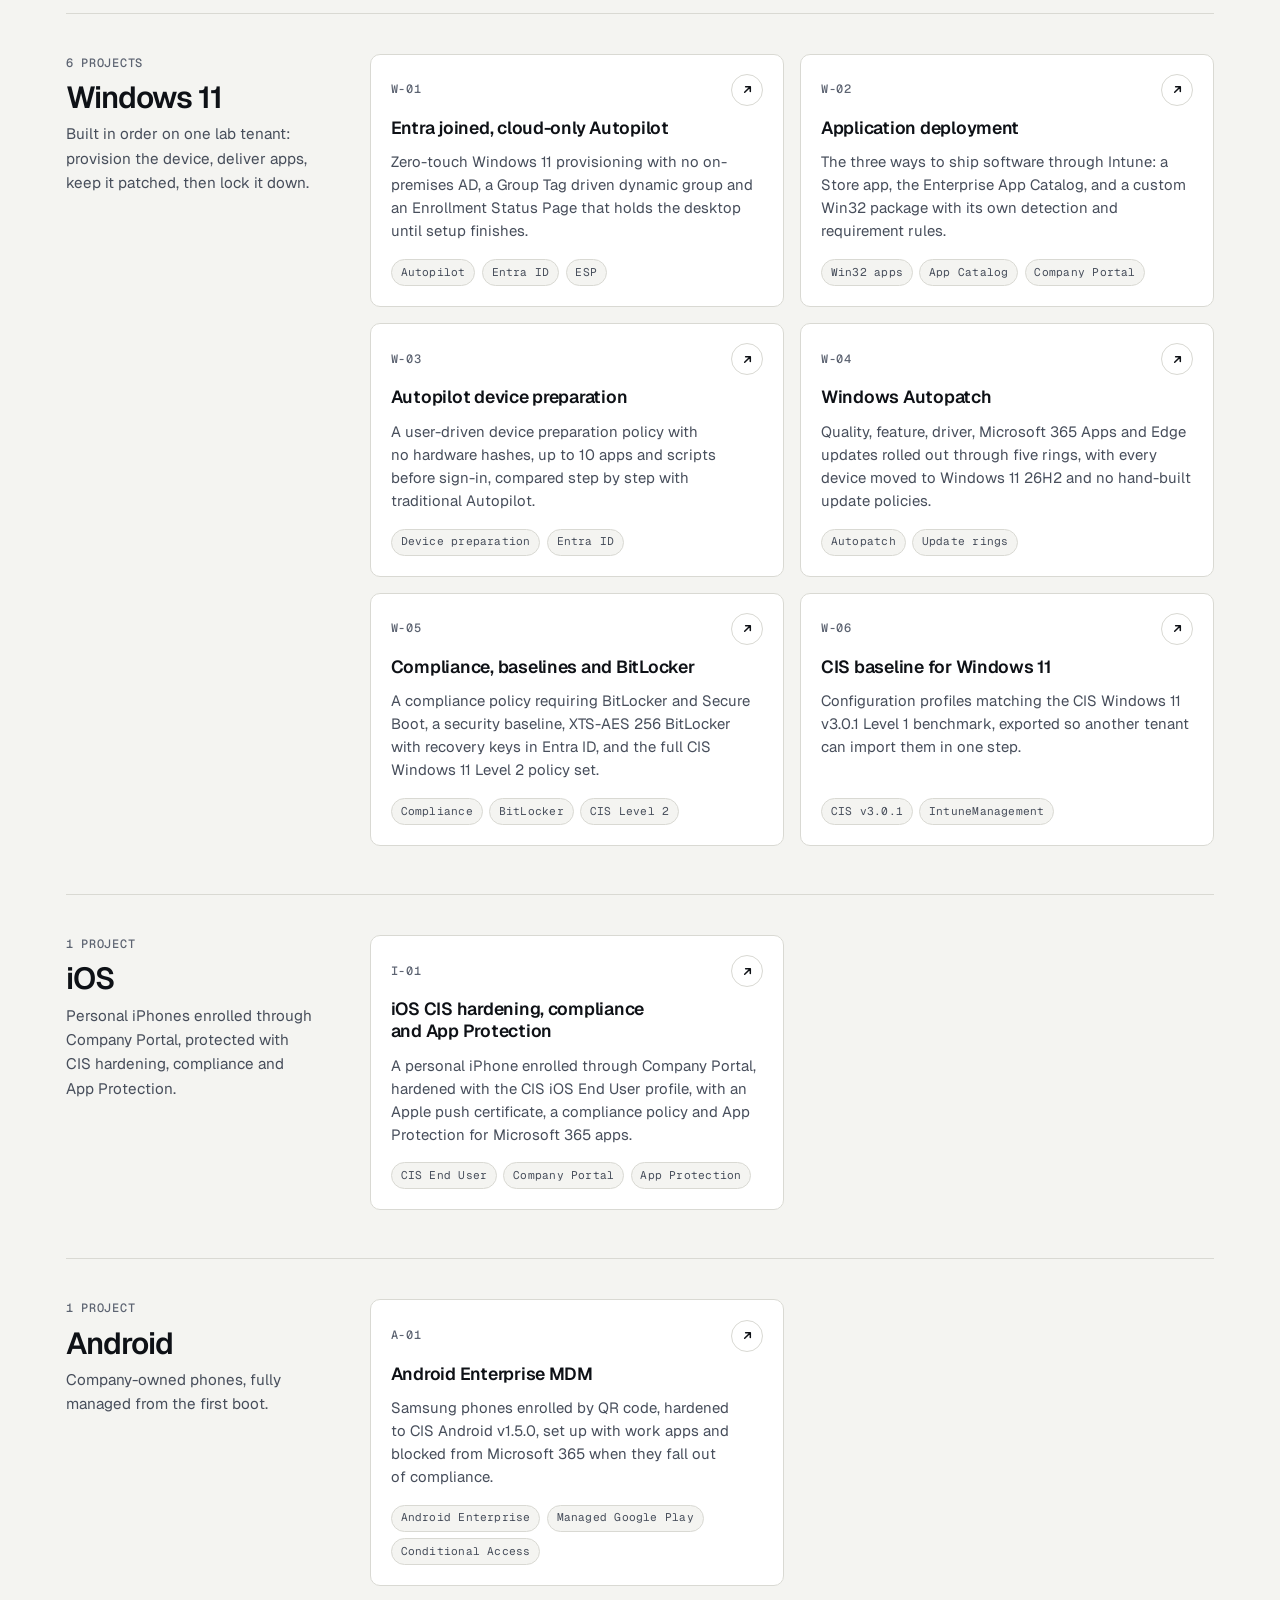
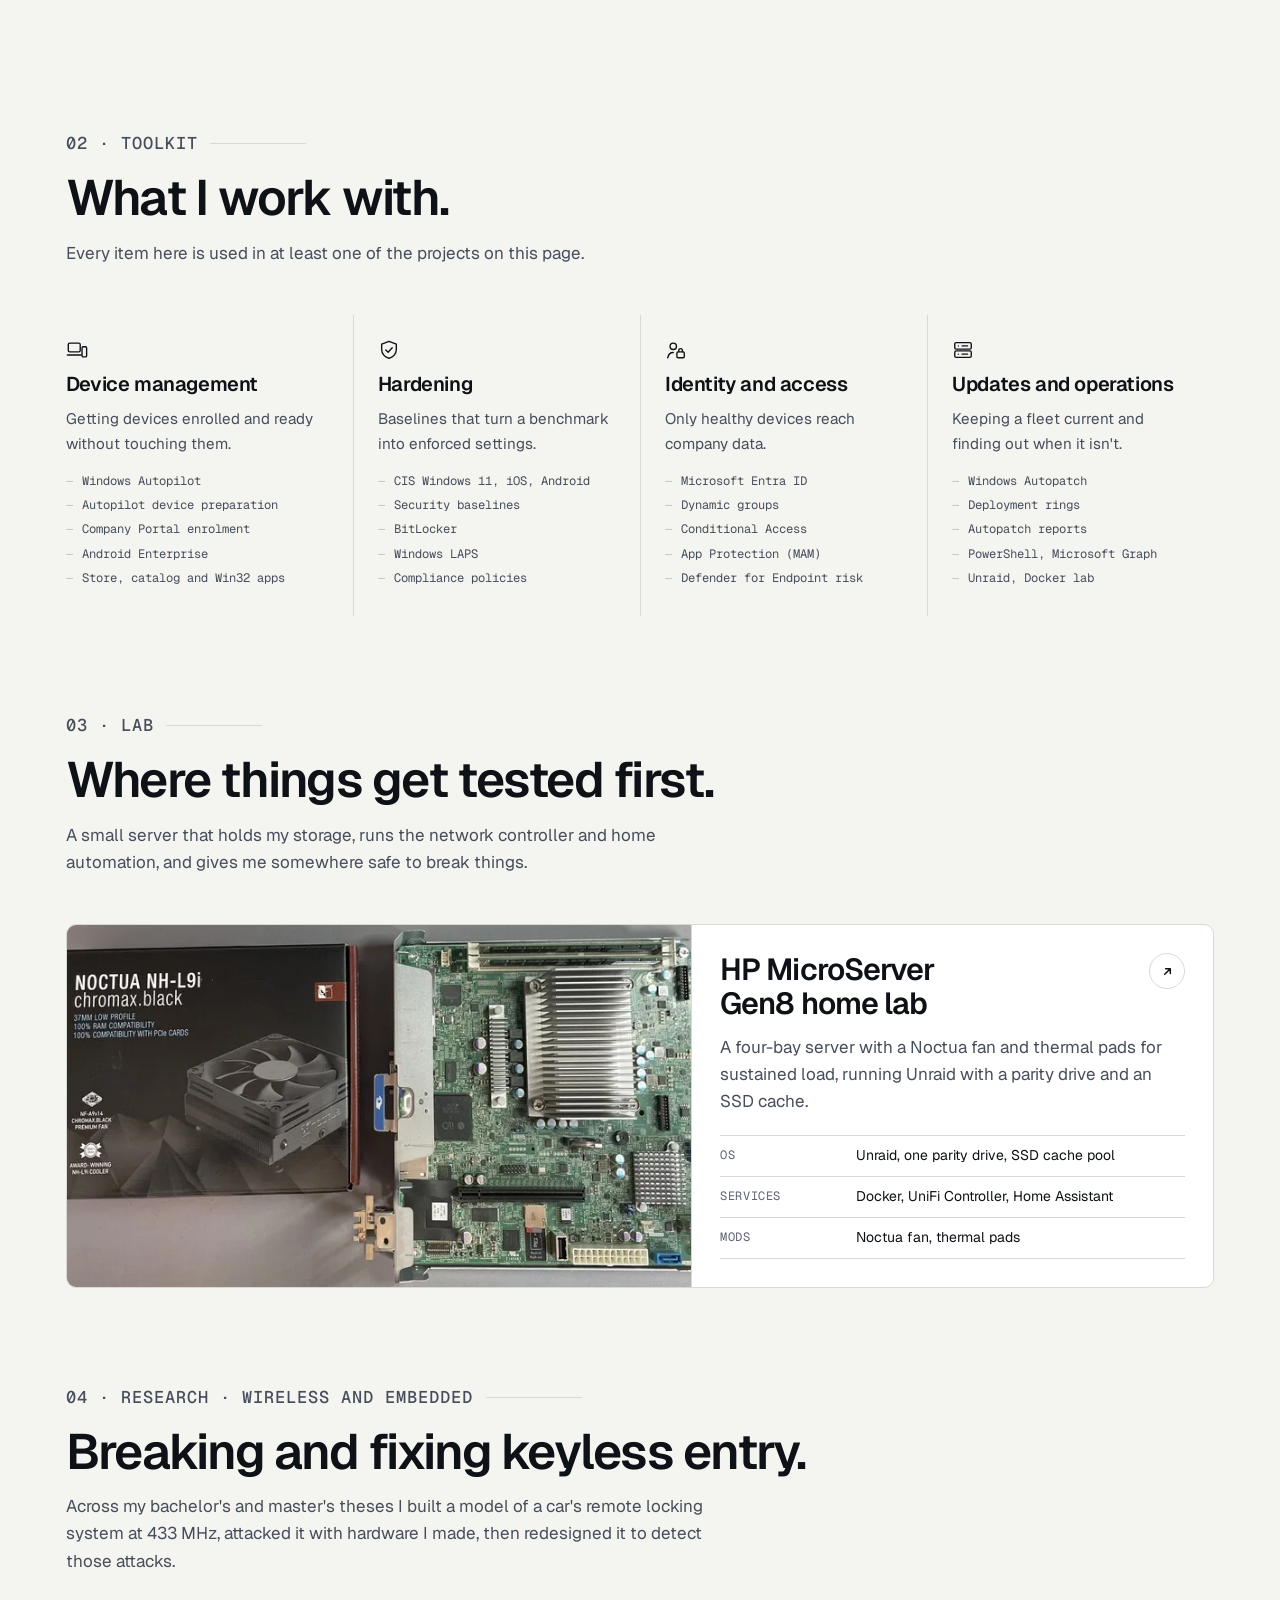
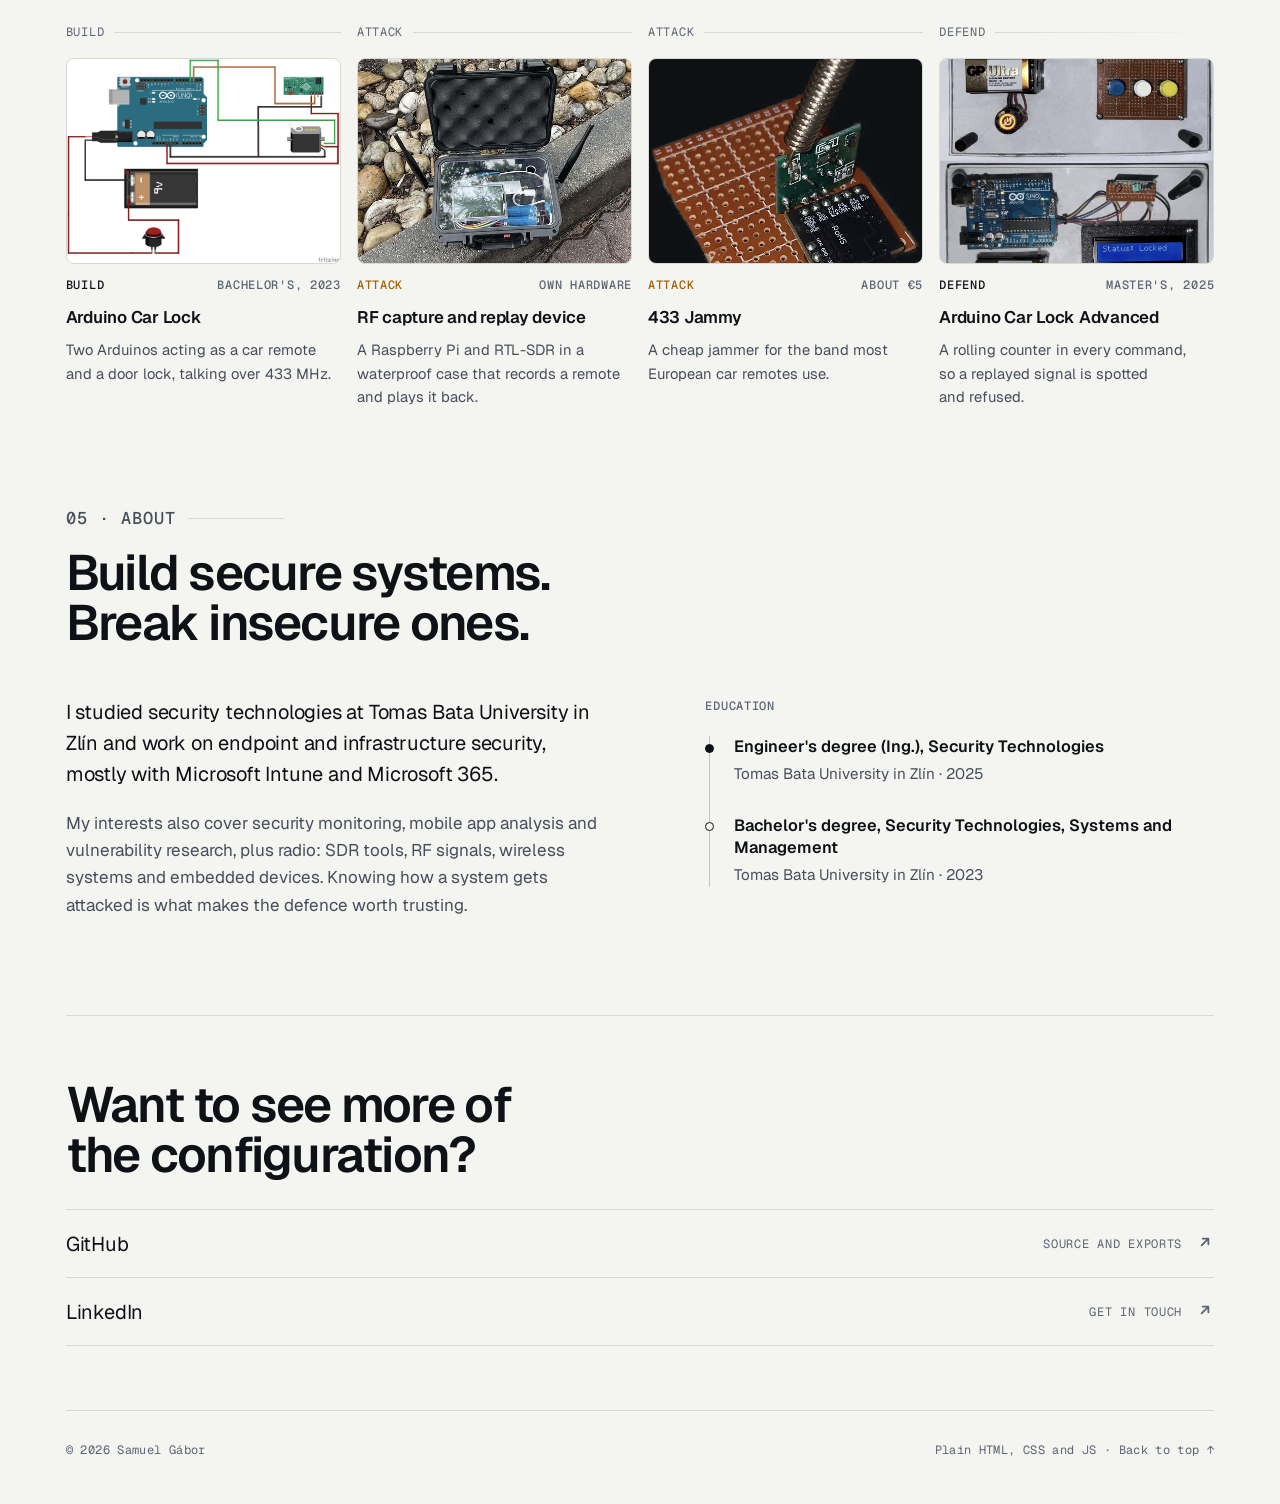
==== commit 0dc2edc8: "Remove deleted Apple Business Manager project and the L3 line" ====
--- a/index.html
+++ b/index.html
@@ -4,7 +4,7 @@
   <meta charset="utf-8">
   <meta name="viewport" content="width=device-width, initial-scale=1">
   <title>Samuel Gábor · Endpoint security engineer</title>
-  <meta name="description" content="Samuel Gábor is an endpoint security engineer in Slovakia working with Microsoft Intune across Windows 11, iOS and Android: Autopilot, Autopatch, Apple Business Manager, CIS-hardened baselines, compliance and Conditional Access.">
+  <meta name="description" content="Samuel Gábor is an endpoint security engineer in Slovakia working with Microsoft Intune across Windows 11, iOS and Android: Autopilot, Autopatch, CIS-hardened baselines, compliance and Conditional Access.">
   <link rel="canonical" href="https://www.samuelgabor.com/">
   <meta property="og:type" content="website">
   <meta property="og:title" content="Samuel Gábor · Endpoint security engineer">
@@ -26,7 +26,7 @@
   <link rel="stylesheet" href="https://fonts.googleapis.com/css2?family=Geist:wght@400..700&family=Geist+Mono:wght@400..600&display=swap">
   <link rel="stylesheet" href="assets/css/site.css?v=8">
   <script type="application/ld+json">
-  {"@context":"https://schema.org","@type":"Person","name":"Samuel Gábor","jobTitle":"Endpoint Security Engineer","url":"https://www.samuelgabor.com/","address":{"@type":"PostalAddress","addressCountry":"SK"},"alumniOf":"Tomas Bata University in Zlín","knowsAbout":["Microsoft Intune","Microsoft 365","Windows Autopilot","Windows Autopatch","Apple Business Manager","Android Enterprise","CIS Benchmarks","Conditional Access","Wireless security"],"sameAs":["https://github.com/thesamuelgabor","https://www.linkedin.com/in/samuel-g%C3%A1bor"]}
+  {"@context":"https://schema.org","@type":"Person","name":"Samuel Gábor","jobTitle":"Endpoint Security Engineer","url":"https://www.samuelgabor.com/","address":{"@type":"PostalAddress","addressCountry":"SK"},"alumniOf":"Tomas Bata University in Zlín","knowsAbout":["Microsoft Intune","Microsoft 365","Windows Autopilot","Windows Autopatch","Android Enterprise","CIS Benchmarks","Conditional Access","Wireless security"],"sameAs":["https://github.com/thesamuelgabor","https://www.linkedin.com/in/samuel-g%C3%A1bor"]}
   </script>
   <script src="assets/js/site.js?v=2" defer></script>
   <script src="assets/js/console.js?v=4" defer></script>
@@ -62,7 +62,7 @@
             <p class="status" data-in style="--i:0"><span class="dot" aria-hidden="true"></span>Endpoint security engineer · Slovakia</p>
             <h1 id="hero-title" data-in style="--i:1">Samuel Gábor</h1>
             <p class="hero-role" data-in style="--i:2">I make company devices secure by default.</p>
-            <p class="hero-lead" data-in style="--i:3">I build Microsoft Intune setups end to end: enrolment, apps, CIS-hardened baselines, compliance and Conditional Access, for Windows 11, iOS and Android. Day to day I work at L3, tracking down the device issues that get past everyone else.</p>
+            <p class="hero-lead" data-in style="--i:3">I build Microsoft Intune setups end to end: enrolment, apps, CIS-hardened baselines, compliance and Conditional Access, for Windows 11, iOS and Android.</p>
             <div class="actions" data-in style="--i:4">
               <a class="btn btn-primary" href="#work">See the work
                 <svg class="arrow-d" viewBox="0 0 16 16" fill="none" stroke="currentColor" stroke-width="1.6" stroke-linecap="round" stroke-linejoin="round" aria-hidden="true"><path d="M8 3v10M3.5 8.5 8 13l4.5-4.5"/></svg></a>
@@ -104,7 +104,7 @@
       <div class="sec-head" data-reveal>
         <p class="label">01 · Endpoint management</p>
         <h2 id="work-title">Intune, end to end. Windows, iOS and Android.</h2>
-        <p>10 projects, each building on the last: enrolment, apps, updates, hardening and compliance. Every card opens the full write-up on GitHub.</p>
+        <p>9 projects, each building on the last: enrolment, apps, updates, hardening and compliance. Every card opens the full write-up on GitHub.</p>
       </div>
 
       <article class="note-card" data-reveal>
@@ -174,19 +174,13 @@
       </div>
       <div class="track" aria-labelledby="track-ios">
         <div class="track-head" data-reveal>
-          <p class="label">2 projects</p>
+          <p class="label">1 project</p>
           <h3 id="track-ios">iOS</h3>
-          <p>Corporate iPhones through Apple Business Manager, and personal ones through Company Portal with CIS hardening and App Protection.</p>
+          <p>Personal iPhones enrolled through Company Portal, protected with CIS hardening, compliance and App Protection.</p>
         </div>
         <ol class="pgrid">
           <li class="pcard" data-reveal style="--d:0">
             <div class="pcard-top"><span class="label">I-01</span><span class="go" aria-hidden="true"><svg viewBox="0 0 16 16" fill="none" stroke="currentColor" stroke-width="1.6" stroke-linecap="round" stroke-linejoin="round"><path d="M5 11 11 5M6 5h5v5"/></svg></span></div>
-            <h4><a href="https://github.com/thesamuelgabor/Apple-Business-Manager-Setup-Device-Assignment" target="_blank" rel="noopener">Apple Business Manager setup<span class="sr-only"> (GitHub, opens in a new tab)</span></a></h4>
-            <p>Apple Business Manager linked to Intune with an MDM server token, and an enrolment profile for supervised, zero-touch corporate iPhones.</p>
-            <ul class="tags" aria-label="Tools"><li>ABM</li><li>ADE</li></ul>
-          </li>
-          <li class="pcard" data-reveal style="--d:1">
-            <div class="pcard-top"><span class="label">I-02</span><span class="go" aria-hidden="true"><svg viewBox="0 0 16 16" fill="none" stroke="currentColor" stroke-width="1.6" stroke-linecap="round" stroke-linejoin="round"><path d="M5 11 11 5M6 5h5v5"/></svg></span></div>
             <h4><a href="https://github.com/thesamuelgabor/iOS-CIS-Hardening-Compliance-App-Protection" target="_blank" rel="noopener">iOS CIS hardening, compliance and App Protection<span class="sr-only"> (GitHub, opens in a new tab)</span></a></h4>
             <p>A personal iPhone enrolled through Company Portal, hardened with the CIS iOS End User profile, with an Apple push certificate, a compliance policy and App Protection for Microsoft 365 apps.</p>
             <ul class="tags" aria-label="Tools"><li>CIS End User</li><li>Company Portal</li><li>App Protection</li></ul>
@@ -222,7 +216,7 @@
           <svg class="cap-icon" viewBox="0 0 24 24" fill="none" stroke="currentColor" stroke-width="1.5" stroke-linecap="round" stroke-linejoin="round" aria-hidden="true"><rect x="2.5" y="4.5" width="13" height="9.5" rx="1.5"/><path d="M1.5 17.5h15"/><rect x="17.5" y="8.5" width="5" height="11" rx="1.2"/></svg>
           <h3>Device management</h3>
           <p>Getting devices enrolled and ready without touching them.</p>
-          <ul><li>Windows Autopilot</li><li>Autopilot device preparation</li><li>Apple Business Manager, ADE</li><li>Android Enterprise</li><li>Store, catalog and Win32 apps</li></ul>
+          <ul><li>Windows Autopilot</li><li>Autopilot device preparation</li><li>Company Portal enrolment</li><li>Android Enterprise</li><li>Store, catalog and Win32 apps</li></ul>
         </div>
         <div class="cap" data-reveal style="--d:1">
           <svg class="cap-icon" viewBox="0 0 24 24" fill="none" stroke="currentColor" stroke-width="1.5" stroke-linecap="round" stroke-linejoin="round" aria-hidden="true"><path d="M12 2.5 20 5.5v6c0 4.6-3.4 8.5-8 9.5-4.6-1-8-4.9-8-9.5v-6z"/><path d="m8.5 12 2.5 2.5 4.5-5"/></svg>
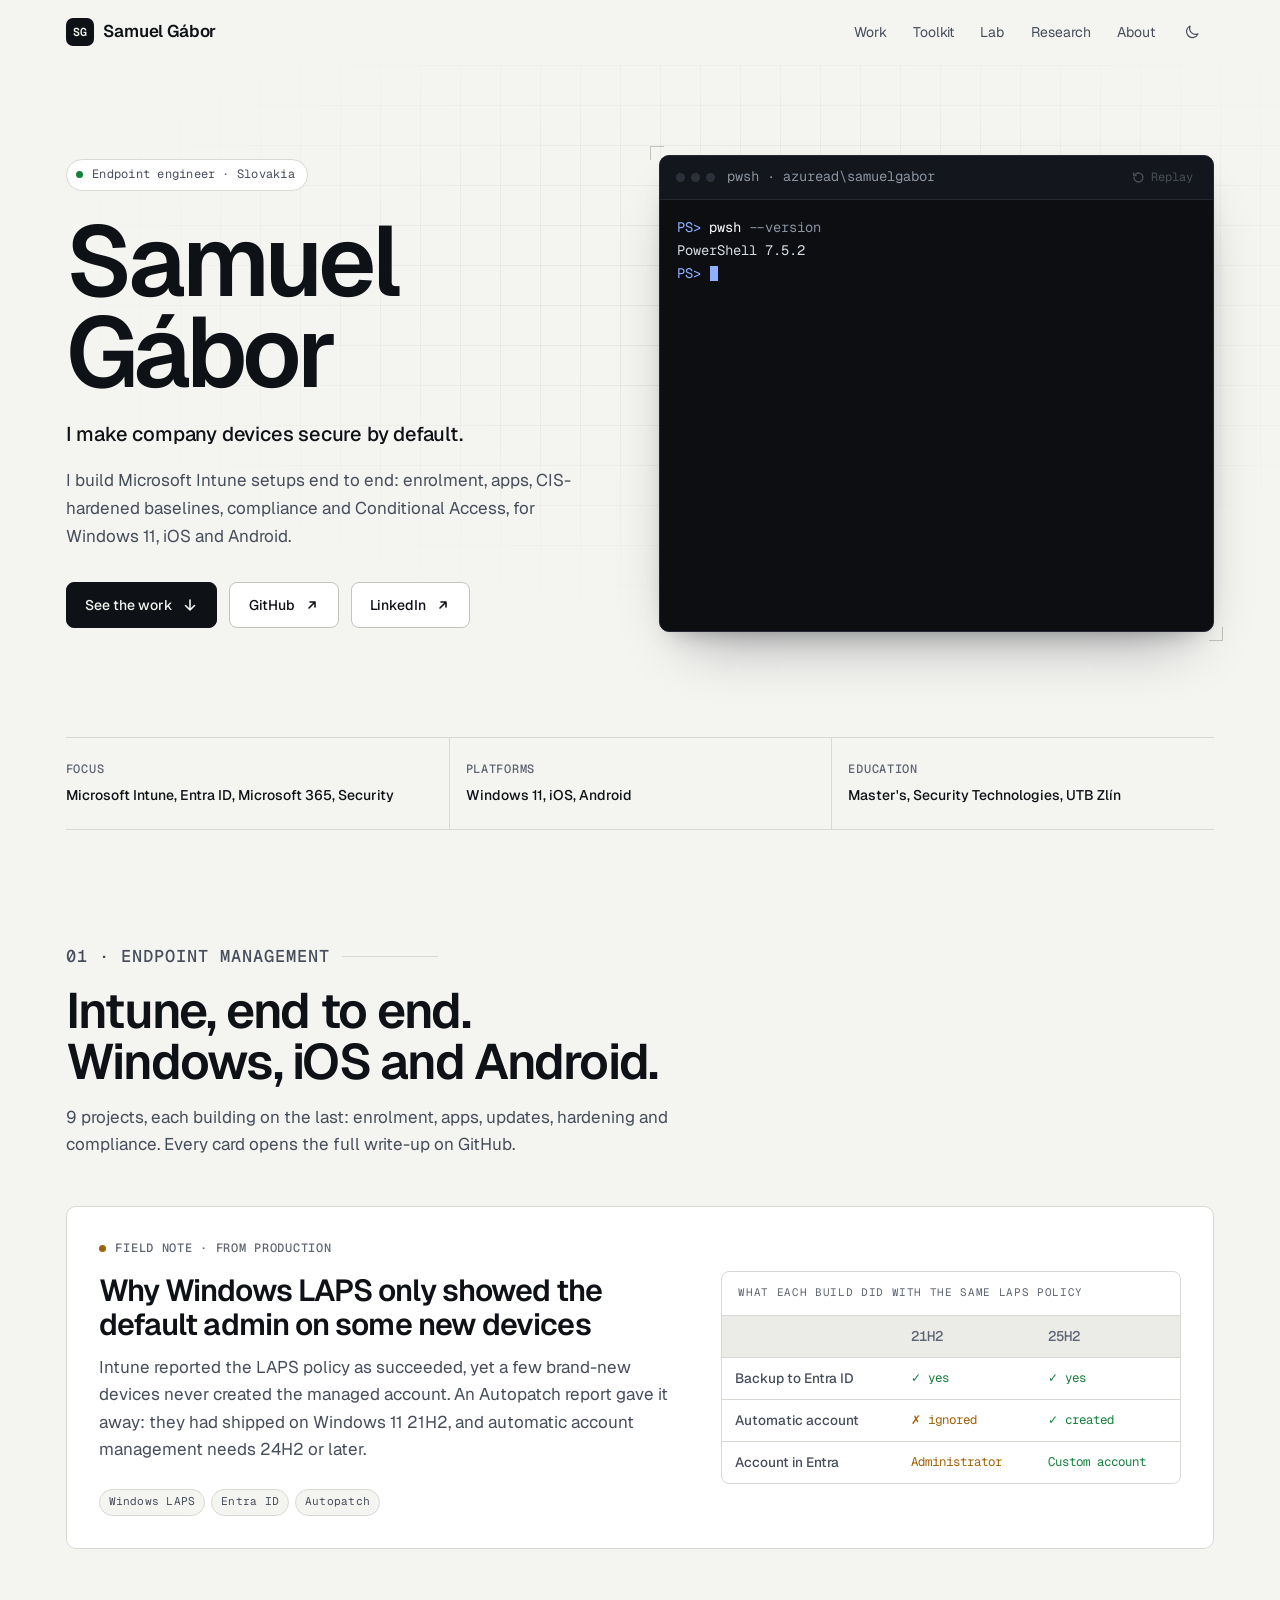
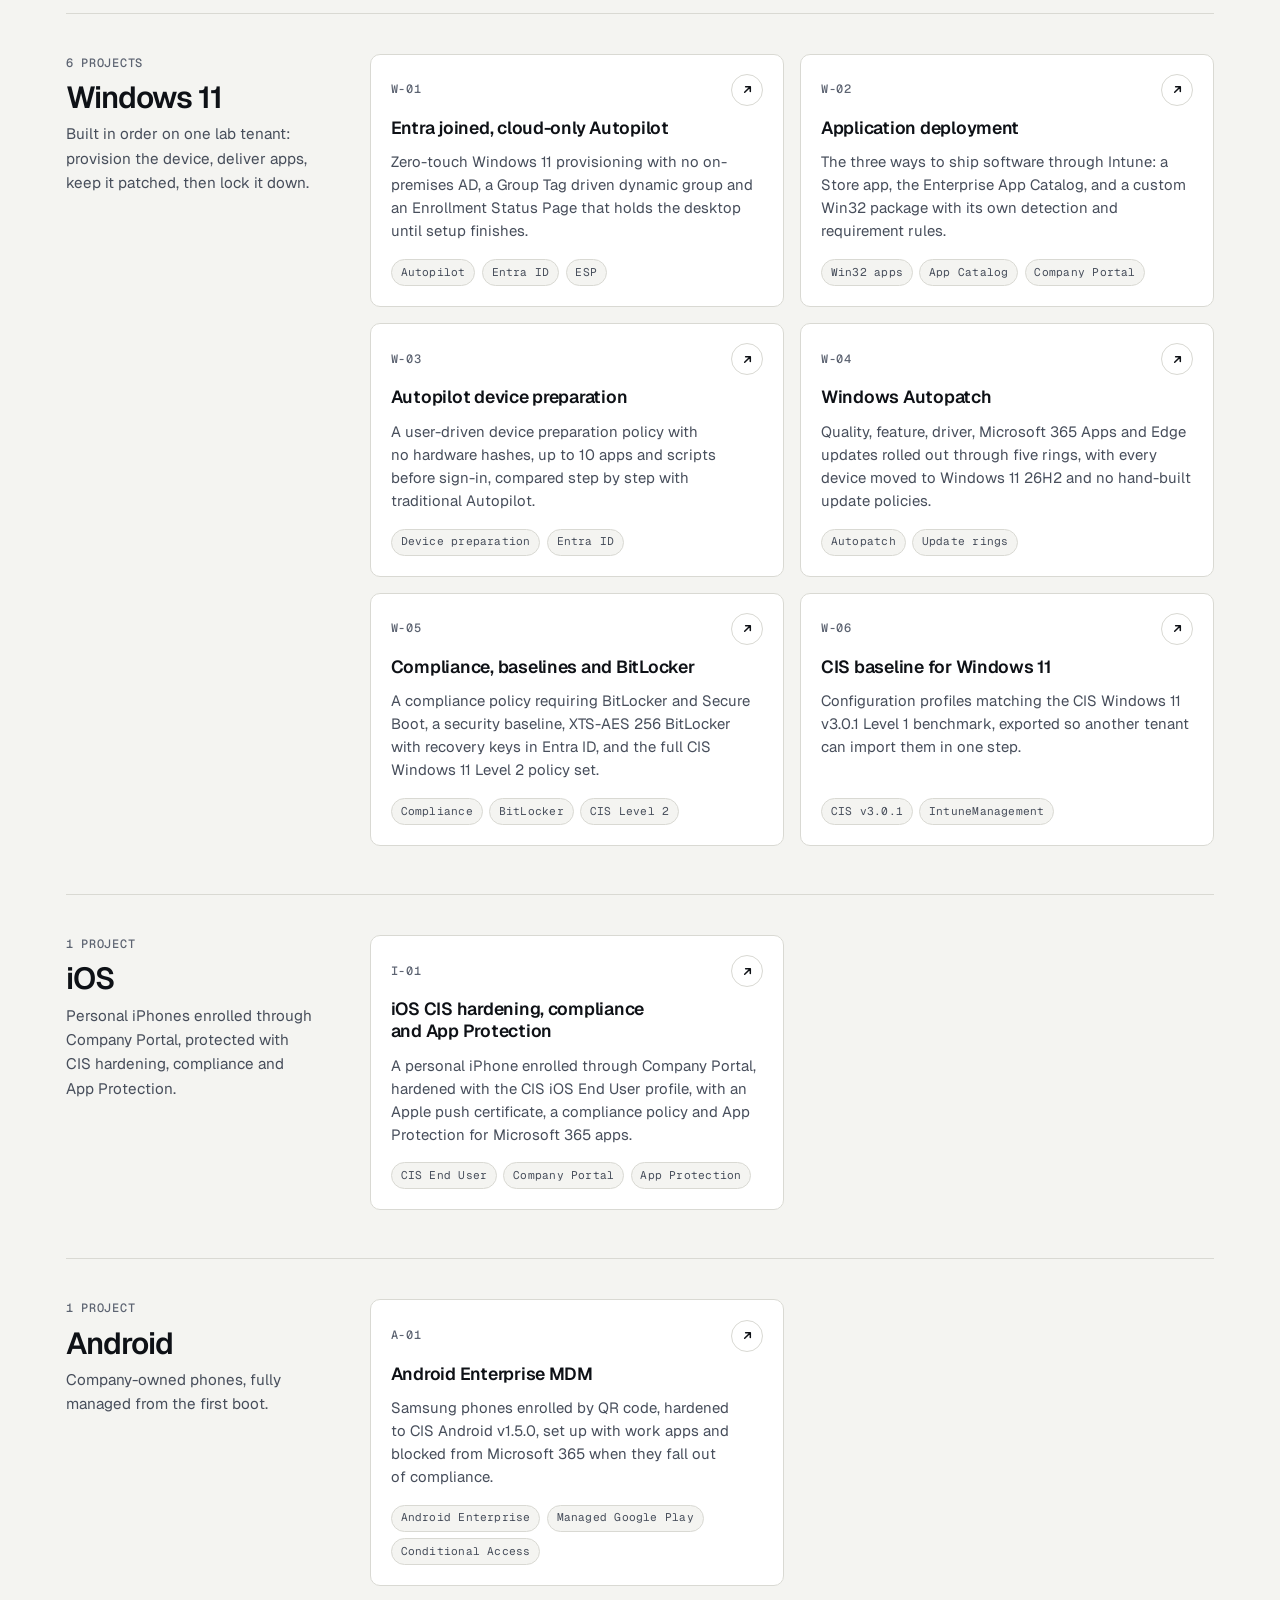
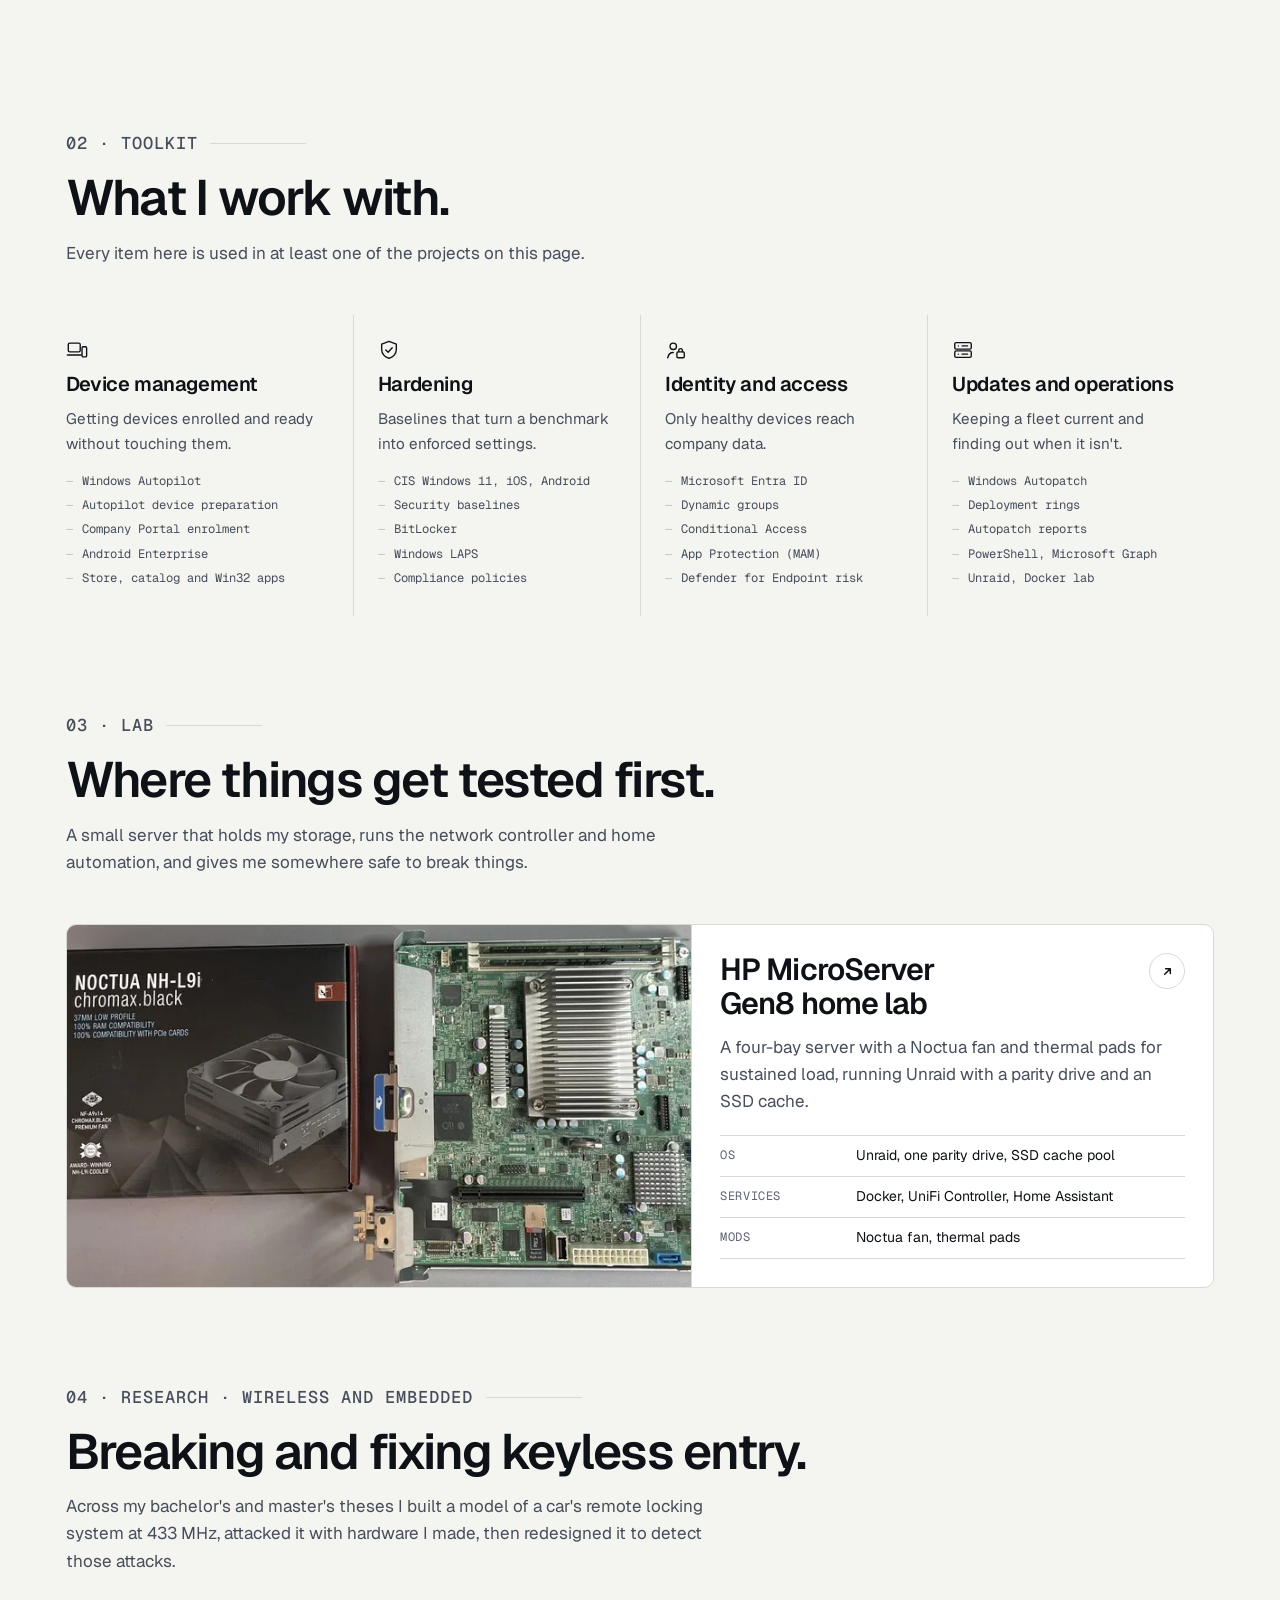
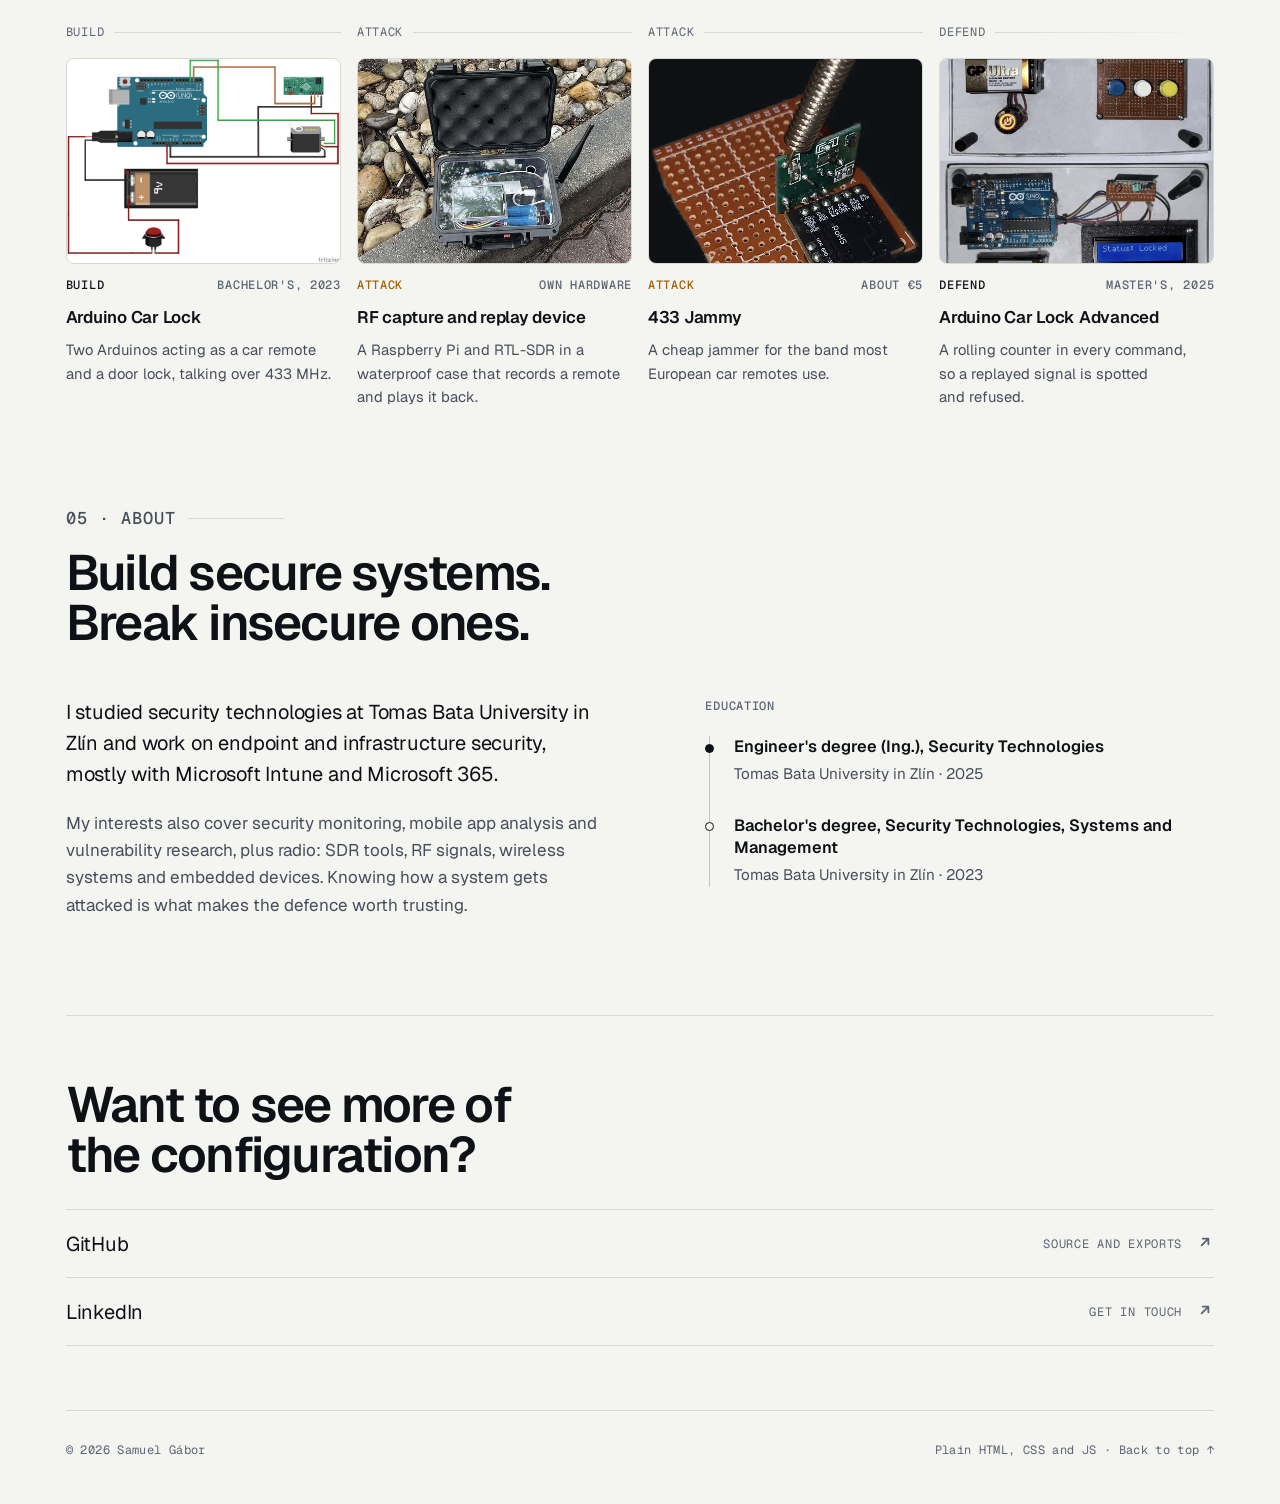
==== commit 42d3859d: "Change role to Endpoint engineer" ====
--- a/index.html
+++ b/index.html
@@ -3,11 +3,11 @@
 <head>
   <meta charset="utf-8">
   <meta name="viewport" content="width=device-width, initial-scale=1">
-  <title>Samuel Gábor · Endpoint security engineer</title>
-  <meta name="description" content="Samuel Gábor is an endpoint security engineer in Slovakia working with Microsoft Intune across Windows 11, iOS and Android: Autopilot, Autopatch, CIS-hardened baselines, compliance and Conditional Access.">
+  <title>Samuel Gábor · Endpoint engineer</title>
+  <meta name="description" content="Samuel Gábor is an endpoint engineer in Slovakia working with Microsoft Intune across Windows 11, iOS and Android: Autopilot, Autopatch, CIS-hardened baselines, compliance and Conditional Access.">
   <link rel="canonical" href="https://www.samuelgabor.com/">
   <meta property="og:type" content="website">
-  <meta property="og:title" content="Samuel Gábor · Endpoint security engineer">
+  <meta property="og:title" content="Samuel Gábor · Endpoint engineer">
   <meta property="og:description" content="Microsoft Intune projects across Windows 11, iOS and Android, a home lab, and research on wireless and embedded security.">
   <meta property="og:url" content="https://www.samuelgabor.com/">
   <meta property="og:site_name" content="Samuel Gábor">
@@ -15,7 +15,7 @@
   <meta property="og:image:type" content="image/png">
   <meta property="og:image:width" content="1200">
   <meta property="og:image:height" content="630">
-  <meta property="og:image:alt" content="Samuel Gábor, endpoint security engineer, next to a PowerShell console listing compliant Intune devices">
+  <meta property="og:image:alt" content="Samuel Gábor, endpoint engineer, next to a PowerShell console listing compliant Intune devices">
   <meta name="twitter:card" content="summary_large_image">
   <meta name="theme-color" content="#f4f4f1" media="(prefers-color-scheme: light)">
   <meta name="theme-color" content="#0a0c0f" media="(prefers-color-scheme: dark)">
@@ -26,7 +26,7 @@
   <link rel="stylesheet" href="https://fonts.googleapis.com/css2?family=Geist:wght@400..700&family=Geist+Mono:wght@400..600&display=swap">
   <link rel="stylesheet" href="assets/css/site.css?v=8">
   <script type="application/ld+json">
-  {"@context":"https://schema.org","@type":"Person","name":"Samuel Gábor","jobTitle":"Endpoint Security Engineer","url":"https://www.samuelgabor.com/","address":{"@type":"PostalAddress","addressCountry":"SK"},"alumniOf":"Tomas Bata University in Zlín","knowsAbout":["Microsoft Intune","Microsoft 365","Windows Autopilot","Windows Autopatch","Android Enterprise","CIS Benchmarks","Conditional Access","Wireless security"],"sameAs":["https://github.com/thesamuelgabor","https://www.linkedin.com/in/samuel-g%C3%A1bor"]}
+  {"@context":"https://schema.org","@type":"Person","name":"Samuel Gábor","jobTitle":"Endpoint Engineer","address":{"@type":"PostalAddress","addressCountry":"SK"},"url":"https://www.samuelgabor.com/","alumniOf":"Tomas Bata University in Zlín","knowsAbout":["Microsoft Intune","Microsoft 365","Windows Autopilot","Windows Autopatch","Android Enterprise","CIS Benchmarks","Conditional Access","Wireless security"],"sameAs":["https://github.com/thesamuelgabor","https://www.linkedin.com/in/samuel-g%C3%A1bor"]}
   </script>
   <script src="assets/js/site.js?v=2" defer></script>
   <script src="assets/js/console.js?v=4" defer></script>
@@ -59,7 +59,7 @@
       <div class="wrap">
         <div class="hero-grid">
           <div>
-            <p class="status" data-in style="--i:0"><span class="dot" aria-hidden="true"></span>Endpoint security engineer · Slovakia</p>
+            <p class="status" data-in style="--i:0"><span class="dot" aria-hidden="true"></span>Endpoint engineer · Slovakia</p>
             <h1 id="hero-title" data-in style="--i:1">Samuel Gábor</h1>
             <p class="hero-role" data-in style="--i:2">I make company devices secure by default.</p>
             <p class="hero-lead" data-in style="--i:3">I build Microsoft Intune setups end to end: enrolment, apps, CIS-hardened baselines, compliance and Conditional Access, for Windows 11, iOS and Android.</p>
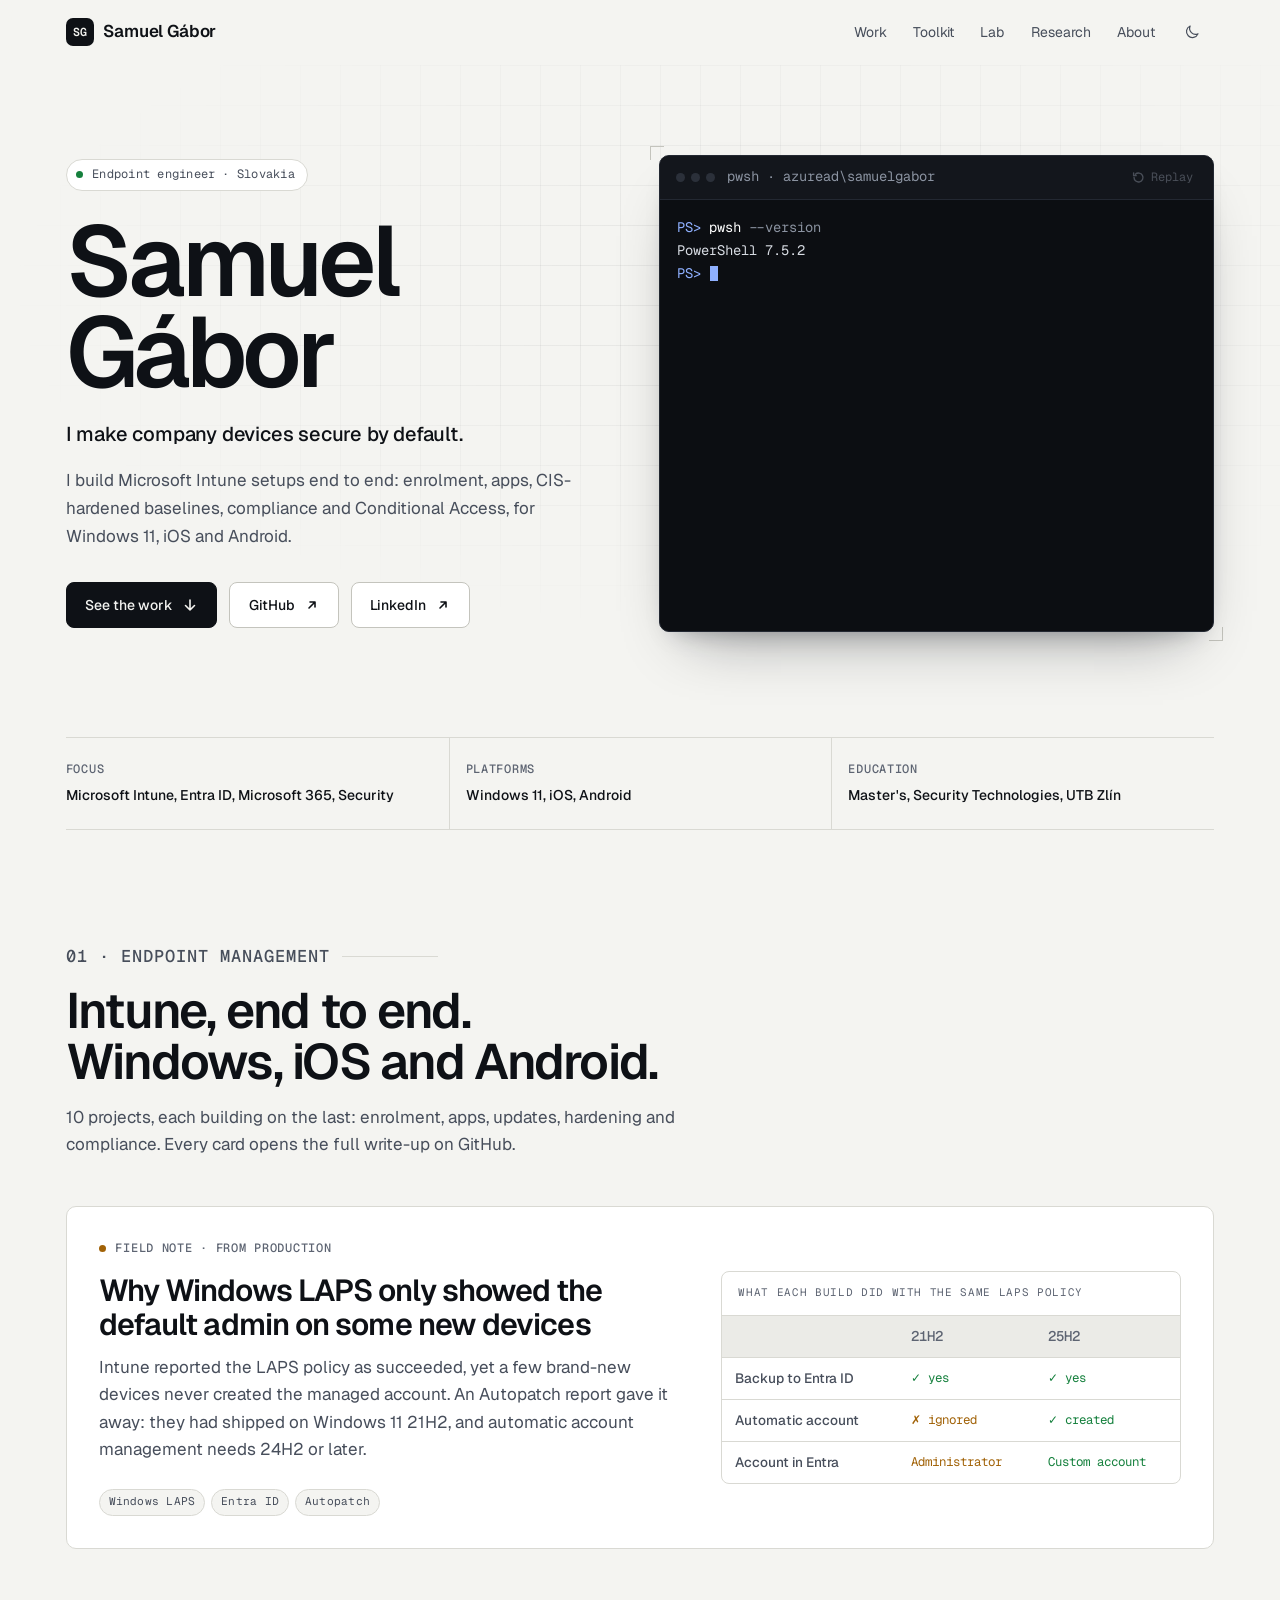
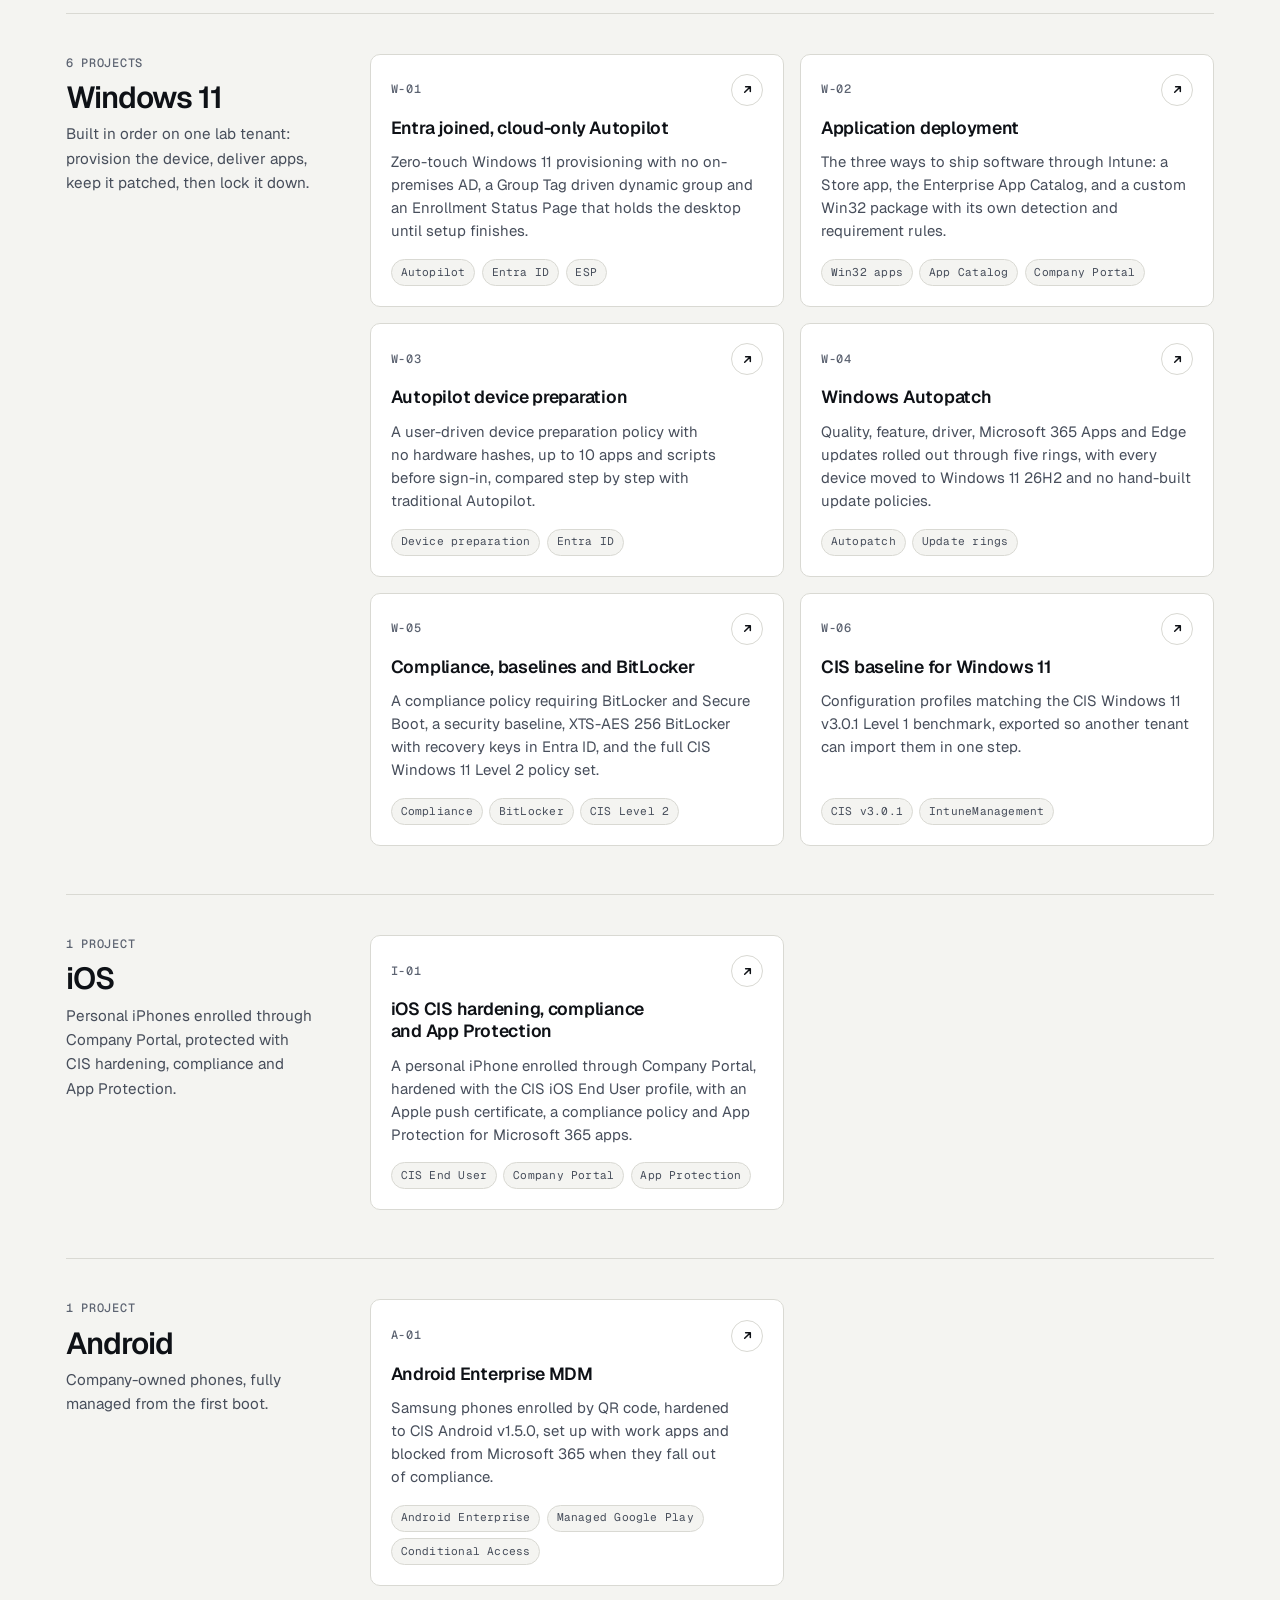
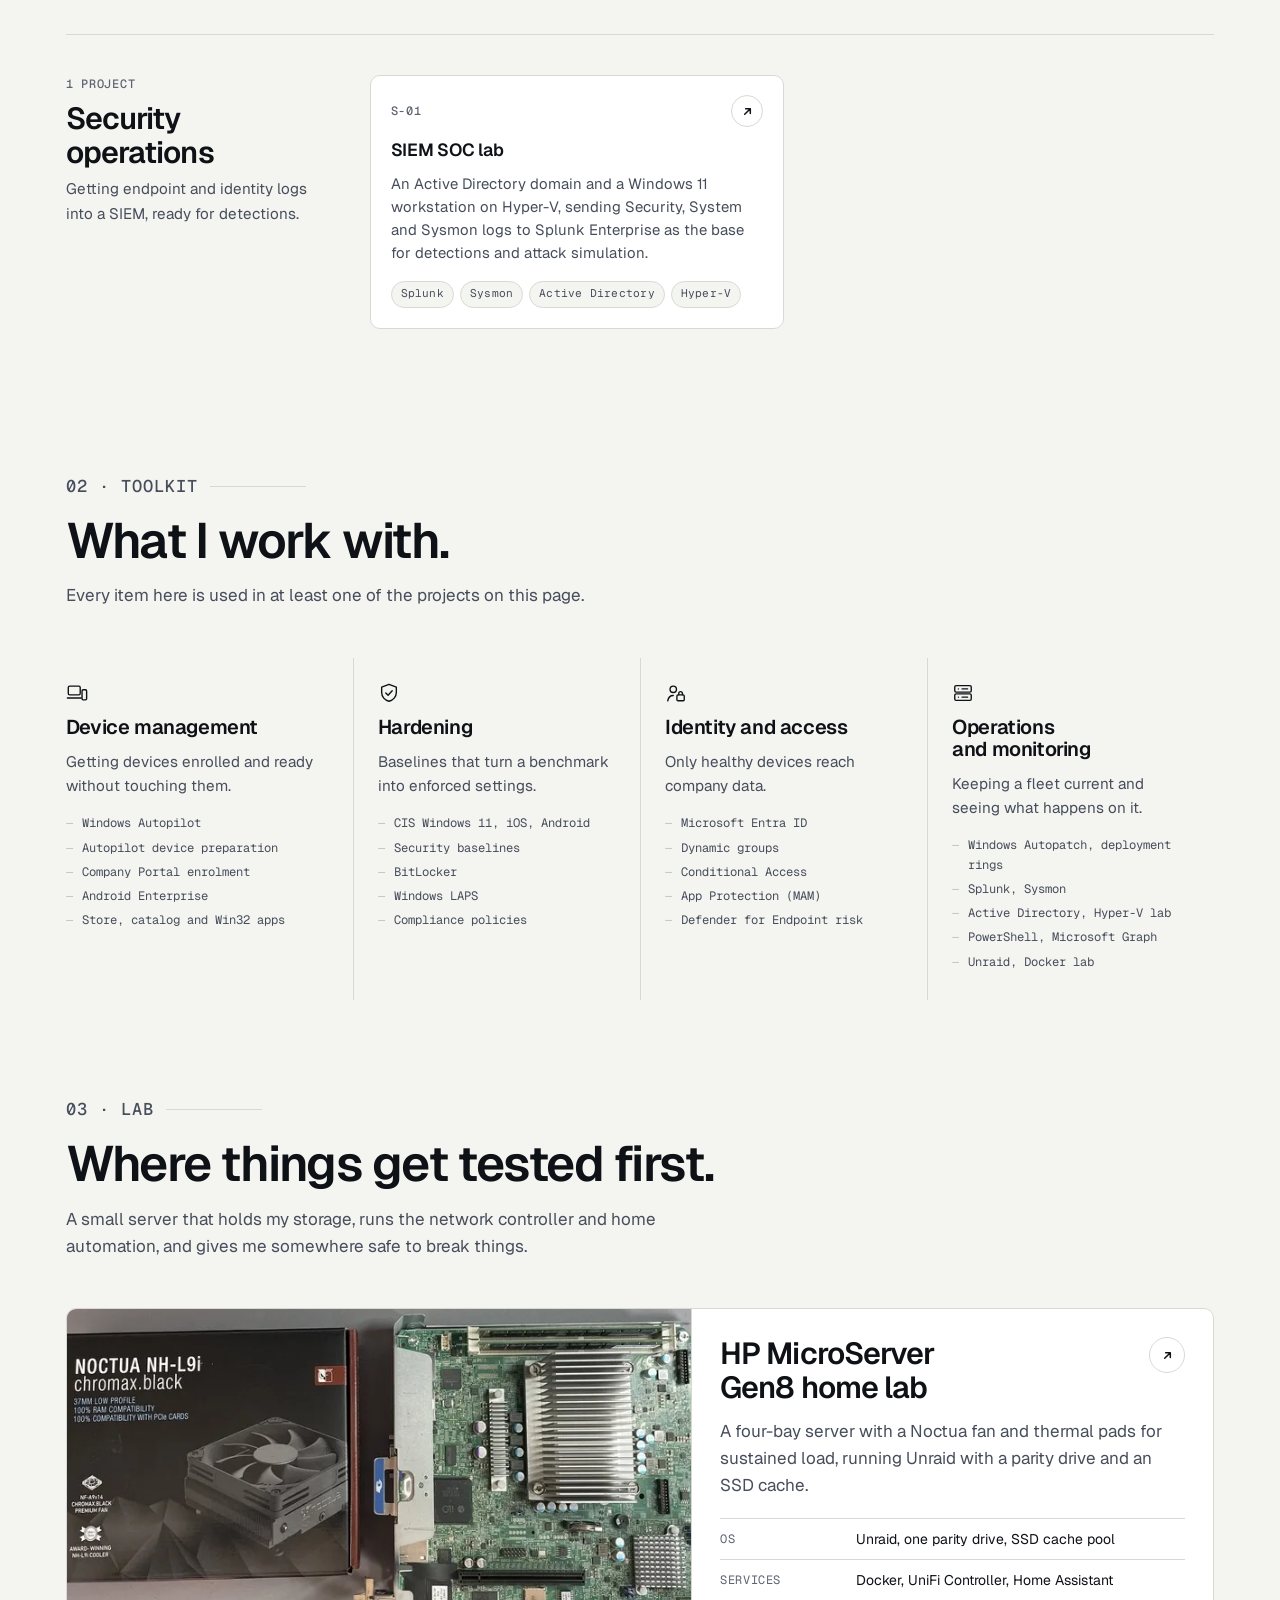
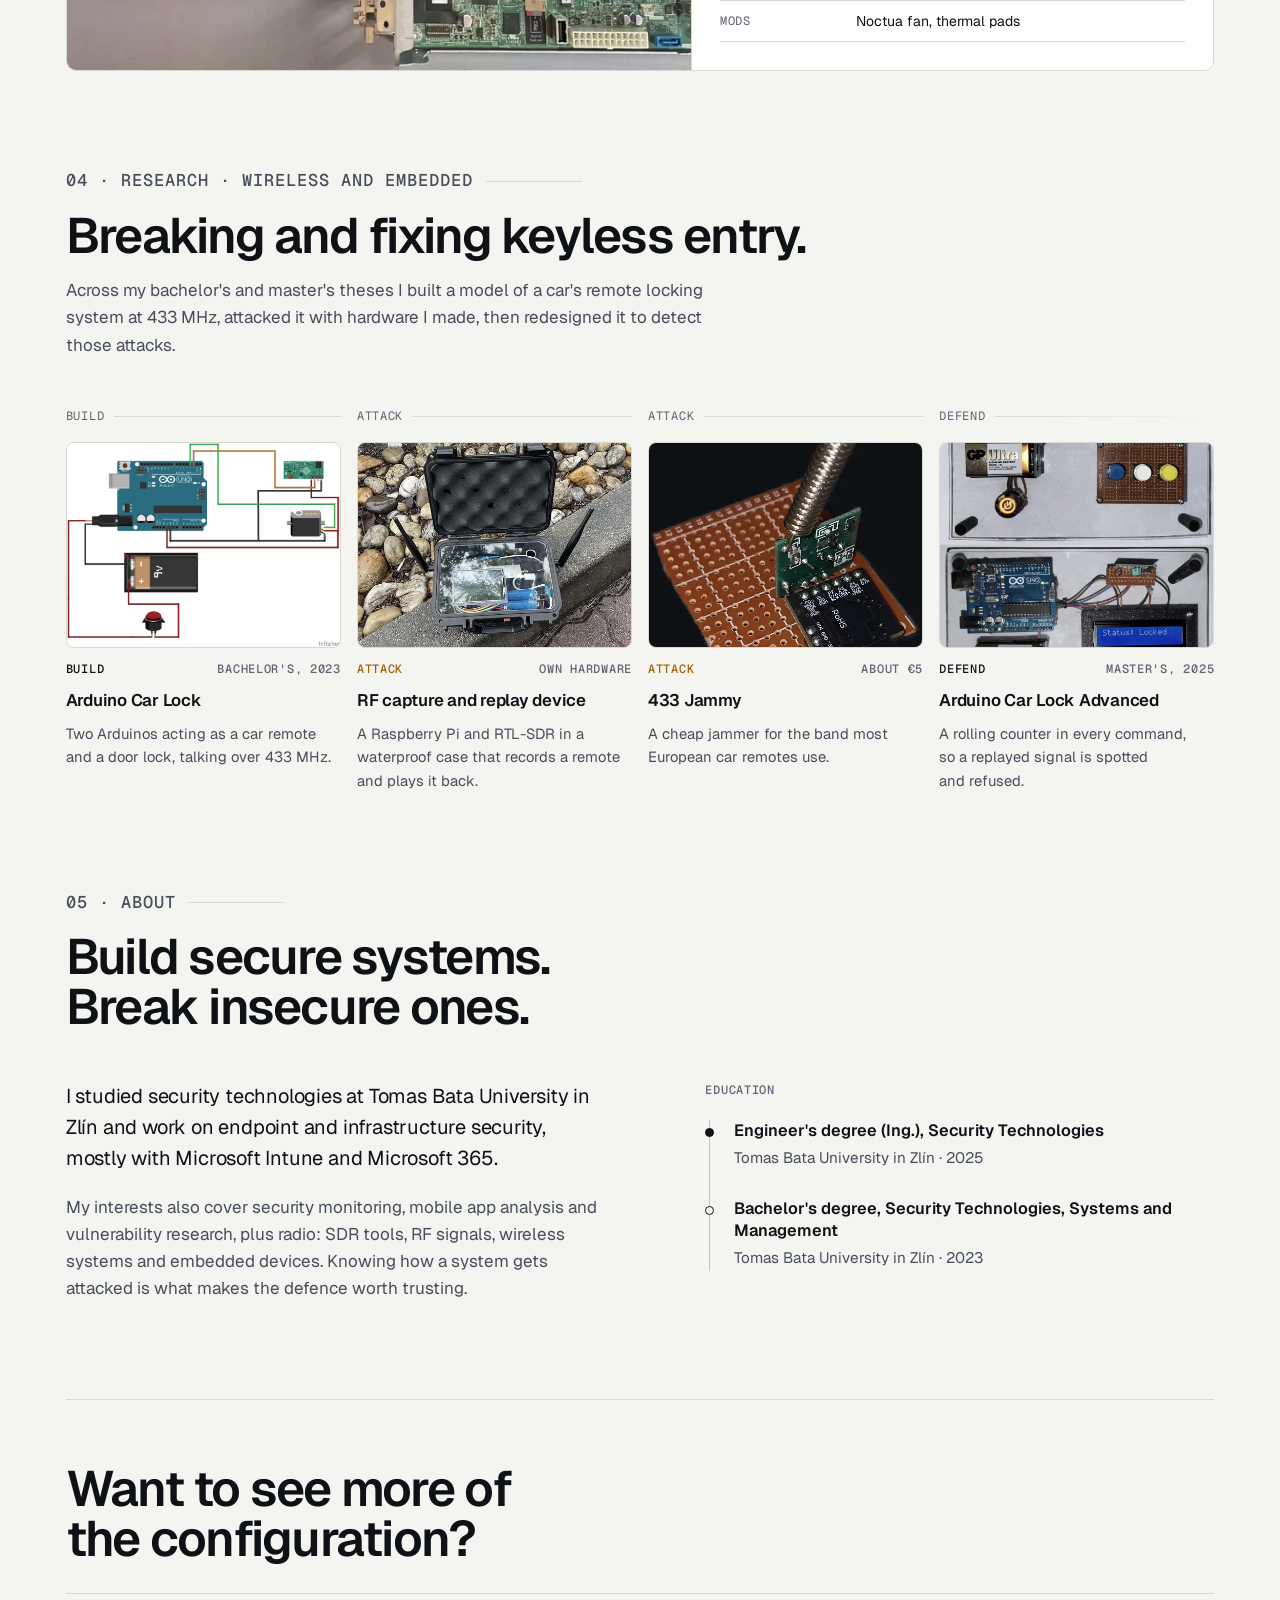
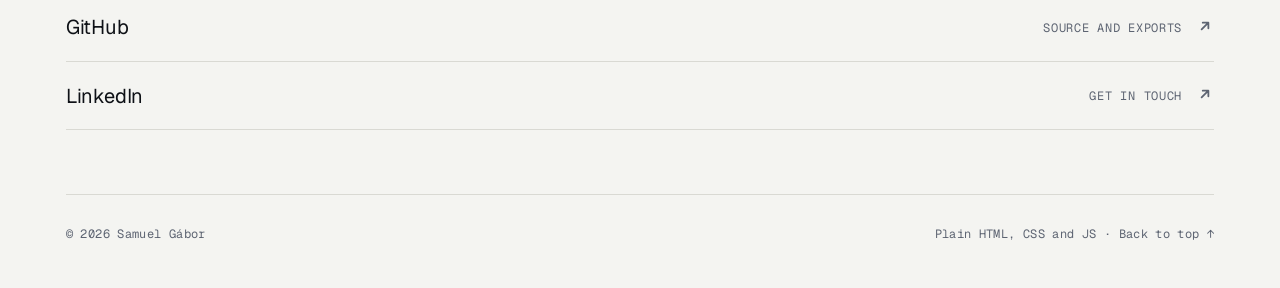
==== commit 64c84b28: "Add SIEM SOC Lab project" ====
--- a/index.html
+++ b/index.html
@@ -11,7 +11,7 @@
   <meta property="og:description" content="Microsoft Intune projects across Windows 11, iOS and Android, a home lab, and research on wireless and embedded security.">
   <meta property="og:url" content="https://www.samuelgabor.com/">
   <meta property="og:site_name" content="Samuel Gábor">
-  <meta property="og:image" content="https://www.samuelgabor.com/assets/img/og-image.png">
+  <meta property="og:image" content="https://www.samuelgabor.com/assets/img/og-image-2.png">
   <meta property="og:image:type" content="image/png">
   <meta property="og:image:width" content="1200">
   <meta property="og:image:height" content="630">
@@ -104,7 +104,7 @@
       <div class="sec-head" data-reveal>
         <p class="label">01 · Endpoint management</p>
         <h2 id="work-title">Intune, end to end. Windows, iOS and Android.</h2>
-        <p>9 projects, each building on the last: enrolment, apps, updates, hardening and compliance. Every card opens the full write-up on GitHub.</p>
+        <p>10 projects, each building on the last: enrolment, apps, updates, hardening and compliance. Every card opens the full write-up on GitHub.</p>
       </div>
 
       <article class="note-card" data-reveal>
@@ -202,6 +202,21 @@
           </li>
         </ol>
       </div>
+      <div class="track" aria-labelledby="track-secops">
+        <div class="track-head" data-reveal>
+          <p class="label">1 project</p>
+          <h3 id="track-secops">Security operations</h3>
+          <p>Getting endpoint and identity logs into a SIEM, ready for detections.</p>
+        </div>
+        <ol class="pgrid">
+          <li class="pcard" data-reveal style="--d:0">
+            <div class="pcard-top"><span class="label">S-01</span><span class="go" aria-hidden="true"><svg viewBox="0 0 16 16" fill="none" stroke="currentColor" stroke-width="1.6" stroke-linecap="round" stroke-linejoin="round"><path d="M5 11 11 5M6 5h5v5"/></svg></span></div>
+            <h4><a href="https://github.com/thesamuelgabor/SIEM-SOC-Lab" target="_blank" rel="noopener">SIEM SOC lab<span class="sr-only"> (GitHub, opens in a new tab)</span></a></h4>
+            <p>An Active Directory domain and a Windows 11 workstation on Hyper-V, sending Security, System and Sysmon logs to Splunk Enterprise as the base for detections and attack simulation.</p>
+            <ul class="tags" aria-label="Tools"><li>Splunk</li><li>Sysmon</li><li>Active Directory</li><li>Hyper-V</li></ul>
+          </li>
+        </ol>
+      </div>
     </section>
 
     <!-- ============ 02 Toolkit ============ -->
@@ -232,9 +247,9 @@
         </div>
         <div class="cap" data-reveal style="--d:3">
           <svg class="cap-icon" viewBox="0 0 24 24" fill="none" stroke="currentColor" stroke-width="1.5" stroke-linecap="round" stroke-linejoin="round" aria-hidden="true"><rect x="3" y="4" width="18" height="7" rx="1.5"/><rect x="3" y="13" width="18" height="7" rx="1.5"/><path d="M7 7.5h.01M7 16.5h.01M11 7.5h6M11 16.5h6"/></svg>
-          <h3>Updates and operations</h3>
-          <p>Keeping a fleet current and finding out when it isn't.</p>
-          <ul><li>Windows Autopatch</li><li>Deployment rings</li><li>Autopatch reports</li><li>PowerShell, Microsoft Graph</li><li>Unraid, Docker lab</li></ul>
+          <h3>Operations and monitoring</h3>
+          <p>Keeping a fleet current and seeing what happens on it.</p>
+          <ul><li>Windows Autopatch, deployment rings</li><li>Splunk, Sysmon</li><li>Active Directory, Hyper-V lab</li><li>PowerShell, Microsoft Graph</li><li>Unraid, Docker lab</li></ul>
         </div>
       </div>
     </section>
